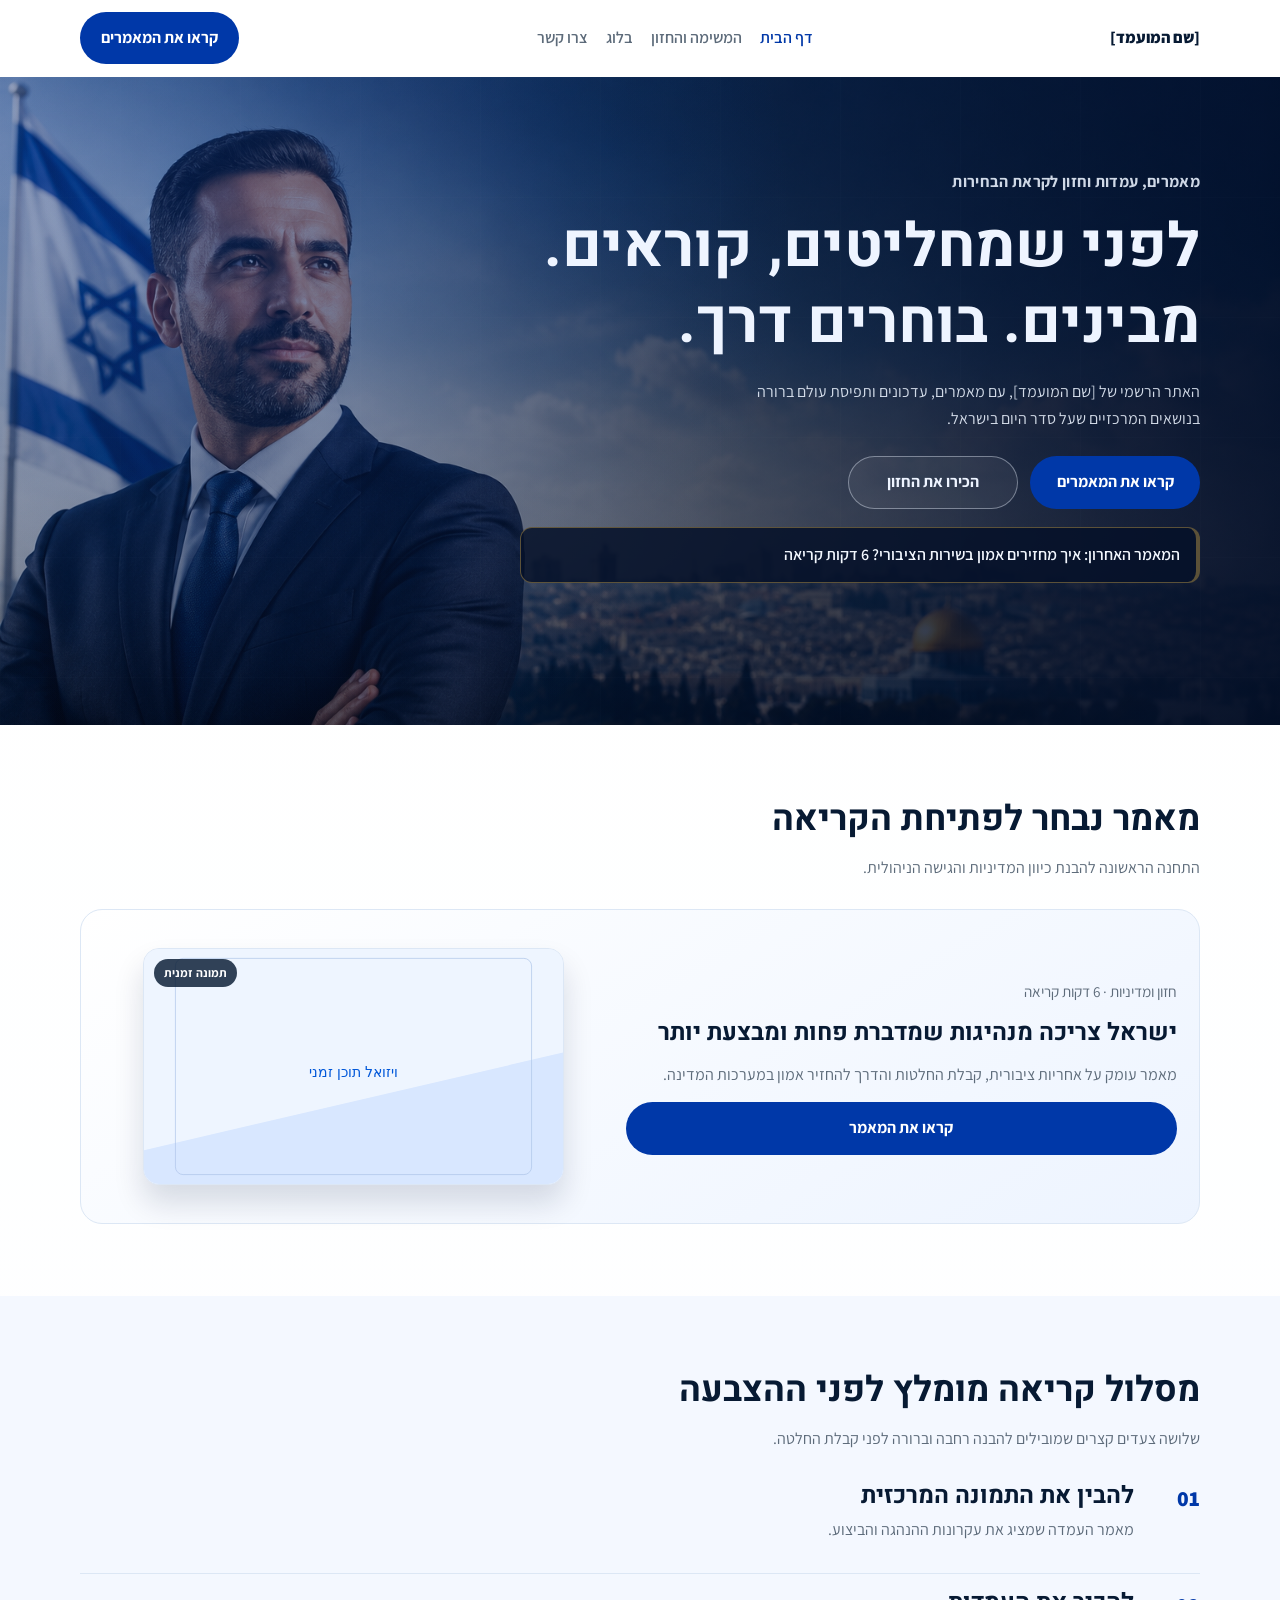
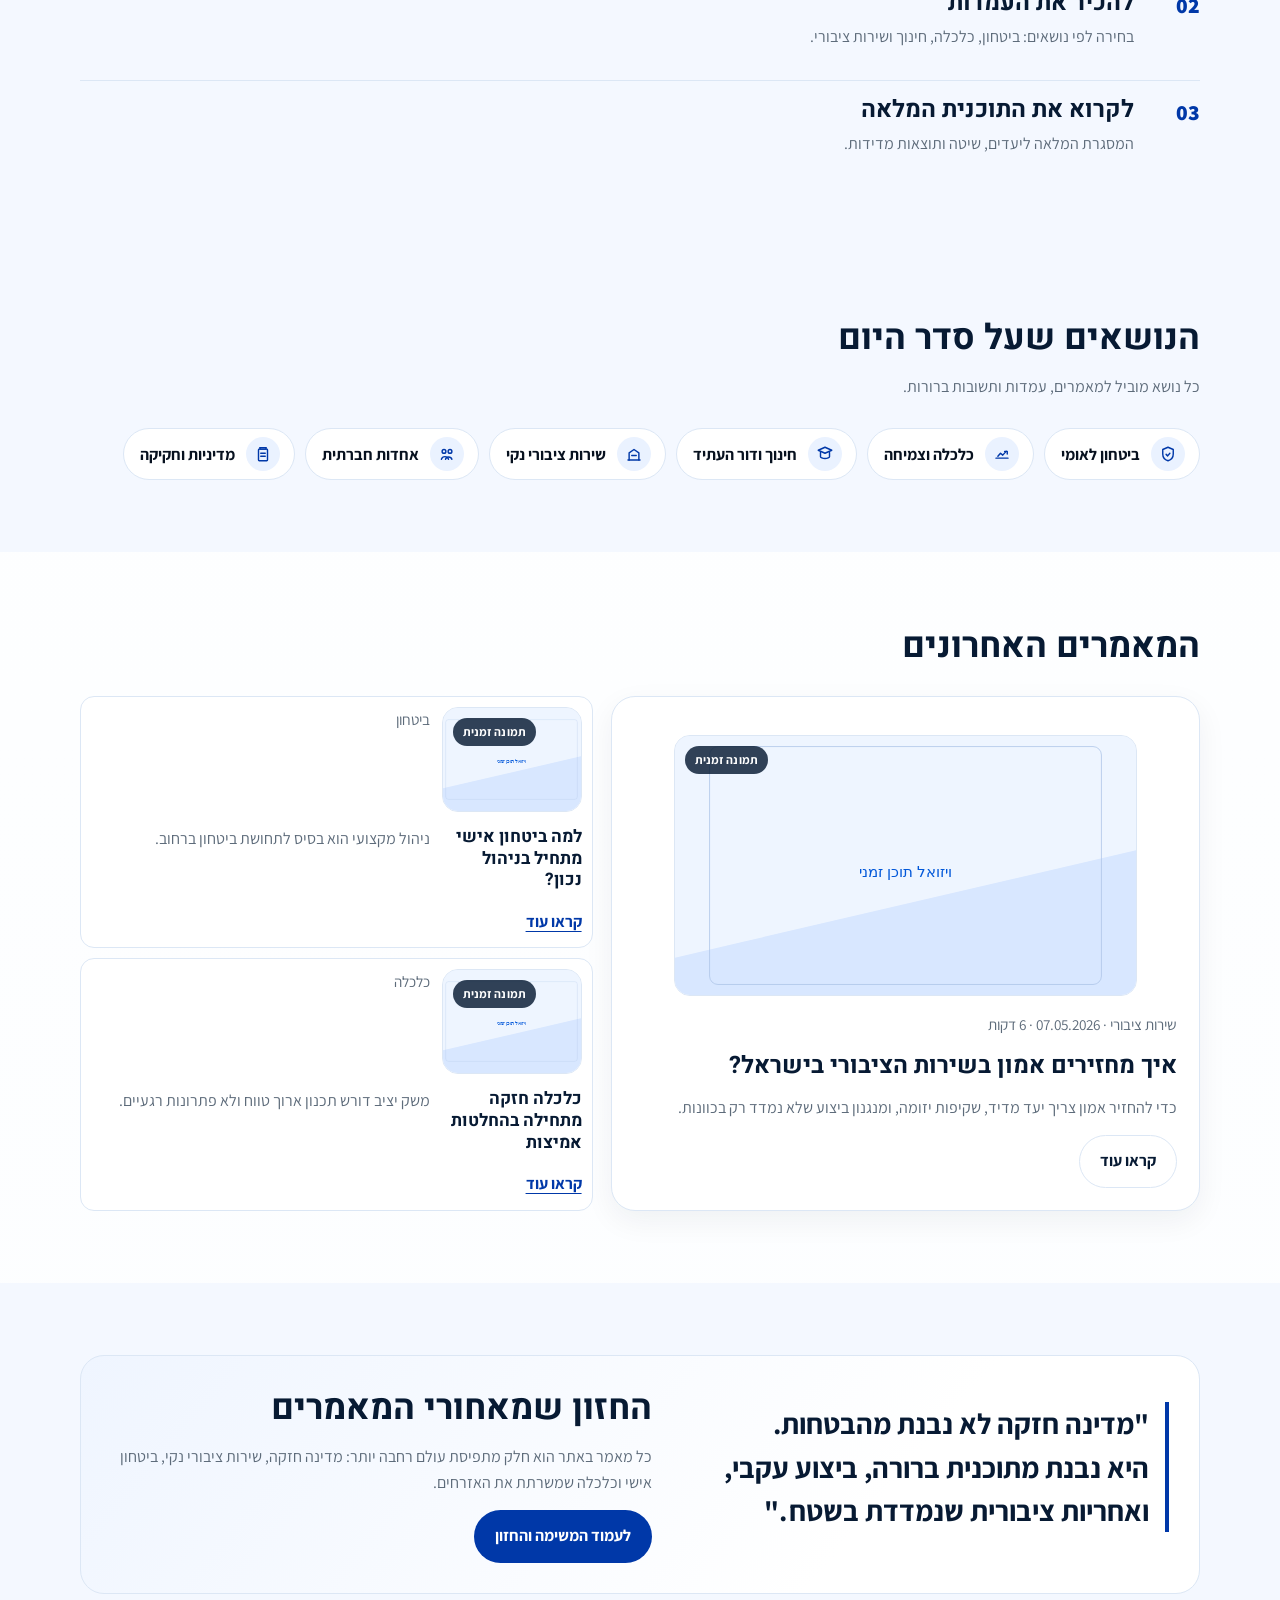
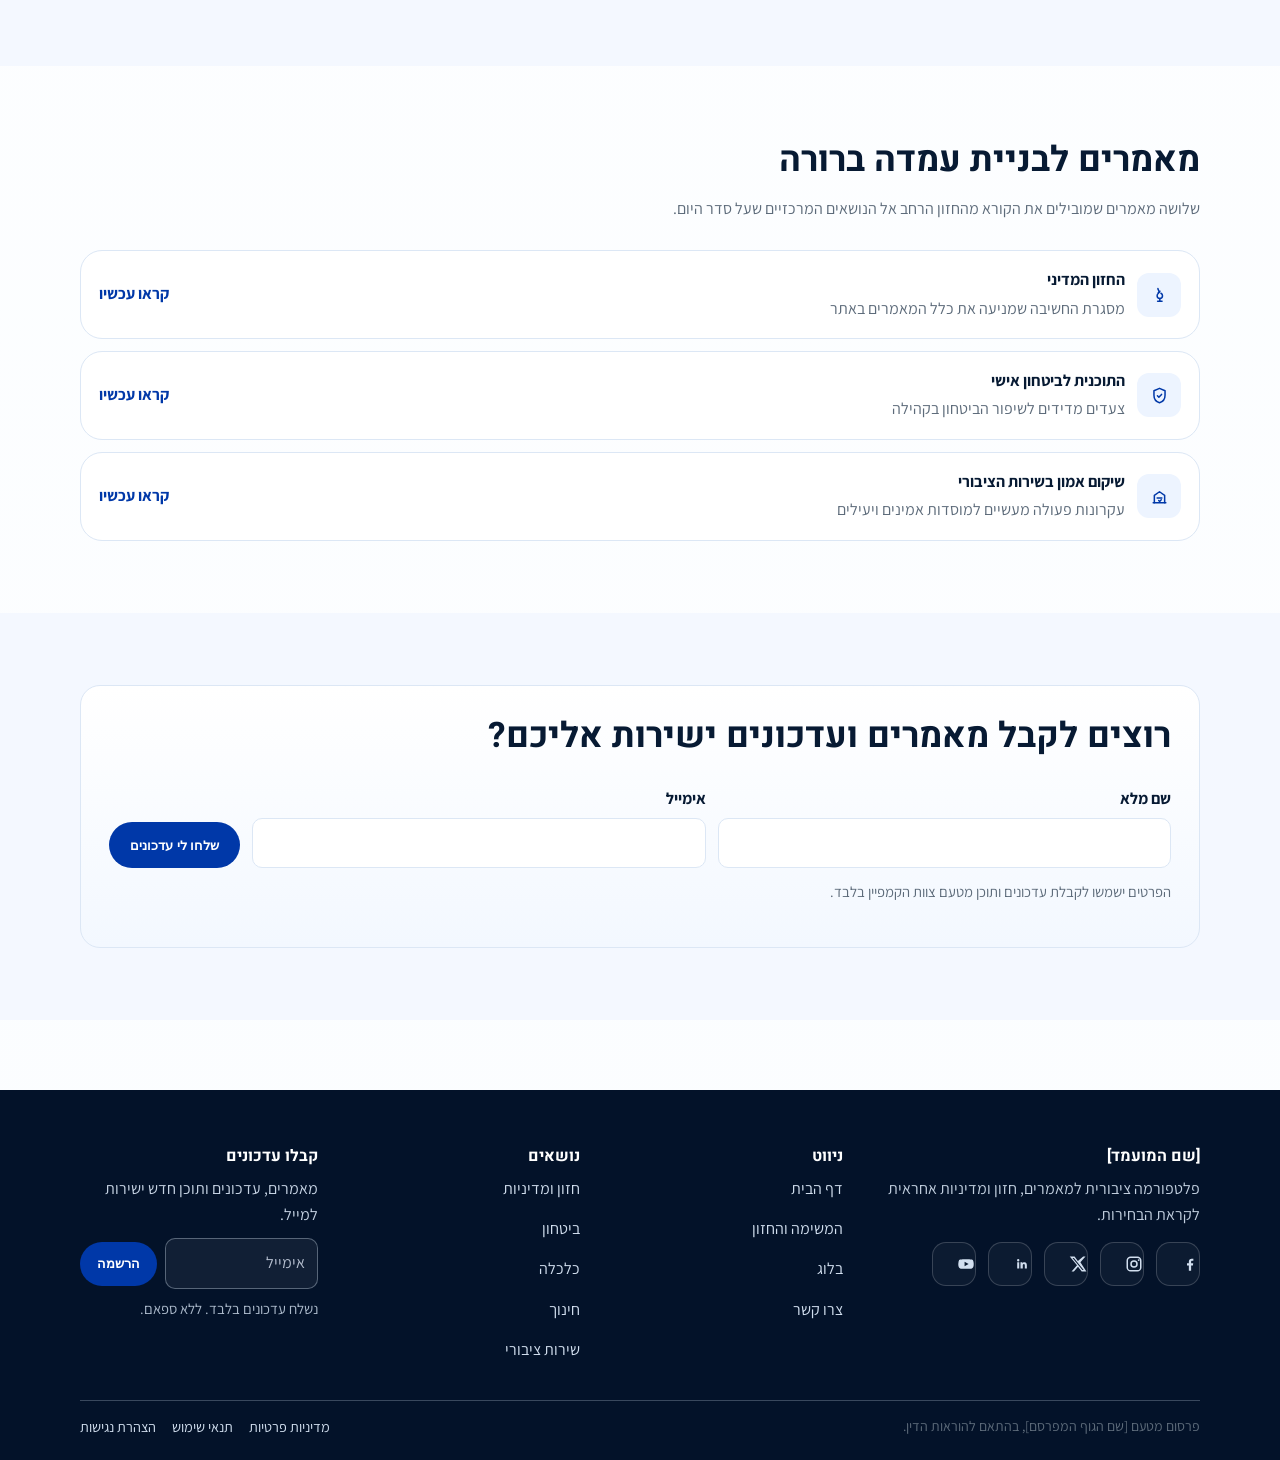
==== index.html @ ec417089 "Initial candidate website build" ====
<!doctype html>
<html lang="he" dir="rtl">
  <head>
    <meta charset="UTF-8" />
    <meta name="viewport" content="width=device-width, initial-scale=1.0" />
    <title>האתר הרשמי של [שם המועמד] | מאמרים, עמדות וחזון</title>
    <meta
      name="description"
      content="האתר הרשמי של [שם המועמד] עם מאמרים, עמדות ותפיסת עולם ברורה בנושאים המרכזיים שעל סדר היום בישראל."
    />
    <link rel="canonical" href="https://candidate.co.il/" />
    <meta property="og:title" content="[שם המועמד] | מאמרים, עמדות וחזון" />
    <meta
      property="og:description"
      content="פלטפורמה ציבורית לקריאה מעמיקה: מאמרים, עדכונים וחזון לקראת הבחירות."
    />
    <meta
      property="og:image"
      content="https://candidate.co.il/assets/images/og-home.jpg"
    />
    <meta property="og:type" content="website" />
    <meta property="og:url" content="https://candidate.co.il/" />
    <meta name="twitter:card" content="summary_large_image" />
    <link rel="preconnect" href="https://fonts.googleapis.com" />
    <link rel="preconnect" href="https://fonts.gstatic.com" crossorigin />
    <link
      href="https://fonts.googleapis.com/css2?family=Assistant:wght@400;600;700;800&family=Heebo:wght@500;700;800&display=swap"
      rel="stylesheet"
    />
    <link rel="stylesheet" href="css/styles.css" />
    <script type="application/ld+json">
      {
        "@context": "https://schema.org",
        "@graph": [
          {
            "@type": "WebSite",
            "name": "[שם המועמד]",
            "url": "https://candidate.co.il/"
          },
          {
            "@type": "Person",
            "name": "[שם המועמד]",
            "url": "https://candidate.co.il/"
          },
          {
            "@type": "Organization",
            "name": "[שם הגוף המפרסם]",
            "url": "https://candidate.co.il/"
          }
        ]
      }
    </script>
  </head>
  <body>
    <header class="site-header">
      <div class="container header-wrap">
        <a class="brand" href="index.html">[שם המועמד]</a>
        <button
          class="menu-toggle"
          aria-label="פתח תפריט"
          aria-expanded="false"
          aria-controls="site-nav"
        >
          <span class="menu-toggle-icon" aria-hidden="true">
            <span class="menu-line"></span>
            <span class="menu-line"></span>
            <span class="menu-line"></span>
          </span>
        </button>
        <nav class="nav" id="site-nav" aria-label="ניווט ראשי">
          <a class="active" href="index.html">דף הבית</a>
          <a href="mission-vision.html">המשימה והחזון</a>
          <a href="blog.html">בלוג</a>
          <a href="contact.html">צרו קשר</a>
        </nav>
        <a class="btn btn-primary desktop-only" href="blog.html"
          >קראו את המאמרים</a
        >
      </div>
    </header>

    <main>
      <section class="hero hero-home">
        <div class="container hero-grid">
          <div class="hero-copy">
            <p class="eyebrow">מאמרים, עמדות וחזון לקראת הבחירות</p>
            <h1>לפני שמחליטים, קוראים. מבינים. בוחרים דרך.</h1>
            <p>
              האתר הרשמי של [שם המועמד], עם מאמרים, עדכונים ותפיסת עולם ברורה
              בנושאים המרכזיים שעל סדר היום בישראל.
            </p>
            <div class="hero-actions">
              <a class="btn btn-primary" href="blog.html">קראו את המאמרים</a>
              <a class="btn btn-secondary" href="mission-vision.html"
                >הכירו את החזון</a
              >
            </div>
            <a class="latest-strip" href="articles/article-002.html"
              >המאמר האחרון: איך מחזירים אמון בשירות הציבורי? 6 דקות קריאה</a
            >
          </div>
        </div>
      </section>

      <section class="section" id="featured">
        <div class="container">
          <div class="section-head">
            <h2>מאמר נבחר לפתיחת הקריאה</h2>
            <p>התחנה הראשונה להבנת כיוון המדיניות והגישה הניהולית.</p>
          </div>
          <article class="featured-editorial">
            <div class="featured-editorial-copy">
              <p class="meta">חזון ומדיניות · 6 דקות קריאה</p>
              <h3>ישראל צריכה מנהיגות שמדברת פחות ומבצעת יותר</h3>
              <p>
                מאמר עומק על אחריות ציבורית, קבלת החלטות והדרך להחזיר אמון
                במערכות המדינה.
              </p>
              <a class="btn btn-primary" href="articles/article-001.html"
                >קראו את המאמר</a
              >
            </div>
            <figure
              class="media-frame media-lg temp-media featured-editorial-media"
            >
              <img
                src="assets/images/placeholder-editorial.svg"
                alt="תמונת שער זמנית למאמר נבחר"
                loading="lazy"
                width="1200"
                height="800"
              />
            </figure>
          </article>
        </div>
      </section>

      <section class="section section-soft" aria-labelledby="read-path-heading">
        <div class="container">
          <div class="section-head">
            <h2 id="read-path-heading">מסלול קריאה מומלץ לפני ההצבעה</h2>
            <p>שלושה צעדים קצרים שמובילים להבנה רחבה וברורה לפני קבלת החלטה.</p>
          </div>
          <div class="reading-path">
            <a class="path-step" href="articles/article-001.html"
              ><span class="path-num">01</span>
              <div>
                <h3>להבין את התמונה המרכזית</h3>
                <p>מאמר העמדה שמציג את עקרונות ההנהגה והביצוע.</p>
              </div></a
            >
            <a class="path-step" href="blog.html"
              ><span class="path-num">02</span>
              <div>
                <h3>להכיר את העמדות</h3>
                <p>בחירה לפי נושאים: ביטחון, כלכלה, חינוך ושירות ציבורי.</p>
              </div></a
            >
            <a class="path-step" href="mission-vision.html"
              ><span class="path-num">03</span>
              <div>
                <h3>לקרוא את התוכנית המלאה</h3>
                <p>המסגרת המלאה ליעדים, שיטה ותוצאות מדידות.</p>
              </div></a
            >
          </div>
        </div>
      </section>

      <section class="section section-soft">
        <div class="container">
          <div class="section-head">
            <h2>הנושאים שעל סדר היום</h2>
            <p>כל נושא מוביל למאמרים, עמדות ותשובות ברורות.</p>
          </div>
          <div class="topic-strip">
            <a
              class="topic-chip"
              href="blog.html#category-%D7%91%D7%99%D7%98%D7%97%D7%95%D7%9F"
              ><span class="topic-chip-icon" aria-hidden="true">
                <svg viewBox="0 0 24 24" focusable="false">
                  <path d="M12 3l7 3v6c0 4.4-2.9 7.8-7 9-4.1-1.2-7-4.6-7-9V6l7-3z" />
                  <path d="M9.5 12.5l2 2 3-3.5" />
                </svg>
              </span>
              <span>ביטחון לאומי</span></a
            >
            <a
              class="topic-chip"
              href="blog.html#category-%D7%9B%D7%9C%D7%9B%D7%9C%D7%94"
              ><span class="topic-chip-icon" aria-hidden="true">
                <svg viewBox="0 0 24 24" focusable="false">
                  <path d="M4 17.5h16" />
                  <path d="M6.5 15l3.5-4 3 2.5 4.5-5" />
                  <path d="M15.5 8.5H19V12" />
                </svg>
              </span>
              <span>כלכלה וצמיחה</span></a
            >
            <a
              class="topic-chip"
              href="blog.html#category-%D7%97%D7%99%D7%A0%D7%95%D7%9A"
              ><span class="topic-chip-icon" aria-hidden="true">
                <svg viewBox="0 0 24 24" focusable="false">
                  <path d="M3 7l9-4 9 4-9 4-9-4z" />
                  <path d="M6 10v5.5c0 .8 2.7 2.5 6 2.5s6-1.7 6-2.5V10" />
                </svg>
              </span>
              <span>חינוך ודור העתיד</span></a
            >
            <a
              class="topic-chip"
              href="blog.html#category-%D7%A9%D7%99%D7%A8%D7%95%D7%AA%20%D7%A6%D7%99%D7%91%D7%95%D7%A8%D7%99"
              ><span class="topic-chip-icon" aria-hidden="true">
                <svg viewBox="0 0 24 24" focusable="false">
                  <path d="M4 20h16" />
                  <path d="M5.5 20V10.5L12 6l6.5 4.5V20" />
                  <path d="M9 14h6" />
                </svg>
              </span>
              <span>שירות ציבורי נקי</span></a
            >
            <a
              class="topic-chip"
              href="blog.html#category-%D7%97%D7%96%D7%95%D7%9F%20%D7%95%D7%9E%D7%93%D7%99%D7%A0%D7%99%D7%95%D7%AA"
              ><span class="topic-chip-icon" aria-hidden="true">
                <svg viewBox="0 0 24 24" focusable="false">
                  <path d="M8 11a2.5 2.5 0 100-5 2.5 2.5 0 000 5z" />
                  <path d="M16 11a2.5 2.5 0 100-5 2.5 2.5 0 000 5z" />
                  <path d="M4.5 19c.7-2.2 2.4-3.5 4.8-3.5S13.4 16.8 14 19" />
                  <path d="M10 19c.6-1.9 2.2-3 4.2-3 2.1 0 3.7 1.1 4.3 3" />
                </svg>
              </span>
              <span>אחדות חברתית</span></a
            >
            <a
              class="topic-chip"
              href="blog.html#category-%D7%97%D7%96%D7%95%D7%9F%20%D7%95%D7%9E%D7%93%D7%99%D7%A0%D7%99%D7%95%D7%AA"
              ><span class="topic-chip-icon" aria-hidden="true">
                <svg viewBox="0 0 24 24" focusable="false">
                  <path d="M8 3.5h8" />
                  <path d="M8 3.5v2h8v-2" />
                  <path d="M7 5.5h10a1 1 0 011 1V20a1 1 0 01-1 1H7a1 1 0 01-1-1V6.5a1 1 0 011-1z" />
                  <path d="M9 11h6" />
                  <path d="M9 15h6" />
                </svg>
              </span>
              <span>מדיניות וחקיקה</span></a
            >
          </div>
        </div>
      </section>

      <section class="section">
        <div class="container">
          <div class="section-head"><h2>המאמרים האחרונים</h2></div>
          <div class="editorial-grid editorial-grid-home">
            <article class="article-spotlight">
              <figure class="media-frame media-lg temp-media">
                <img
                  src="assets/images/placeholder-editorial.svg"
                  alt="תמונת מאמר שירות ציבורי"
                  loading="lazy"
                  width="1200"
                  height="800"
                />
              </figure>
              <p class="meta">שירות ציבורי · 07.05.2026 · 6 דקות</p>
              <h3>איך מחזירים אמון בשירות הציבורי בישראל?</h3>
              <p>
                כדי להחזיר אמון צריך יעד מדיד, שקיפות יזומה, ומנגנון ביצוע שלא
                נמדד רק בכוונות.
              </p>
              <a class="btn btn-secondary" href="articles/article-002.html"
                >קראו עוד</a
              >
            </article>
            <div class="mini-articles">
              <article class="article-slim">
                <figure class="media-frame media-md temp-media">
                  <img
                    src="assets/images/placeholder-editorial.svg"
                    alt="תמונת מאמר ביטחון אישי"
                    loading="lazy"
                    width="1200"
                    height="800"
                  />
                </figure>
                <p class="meta">ביטחון</p>
                <h3>למה ביטחון אישי מתחיל בניהול נכון?</h3>
                <p>ניהול מקצועי הוא בסיס לתחושת ביטחון ברחוב.</p>
                <a class="text-link" href="articles/article-003.html"
                  >קראו עוד</a
                >
              </article>
              <article class="article-slim">
                <figure class="media-frame media-md temp-media">
                  <img
                    src="assets/images/placeholder-editorial.svg"
                    alt="תמונת מאמר כלכלה"
                    loading="lazy"
                    width="1200"
                    height="800"
                  />
                </figure>
                <p class="meta">כלכלה</p>
                <h3>כלכלה חזקה מתחילה בהחלטות אמיצות</h3>
                <p>משק יציב דורש תכנון ארוך טווח ולא פתרונות רגעיים.</p>
                <a
                  class="text-link"
                  href="blog.html#category-%D7%9B%D7%9C%D7%9B%D7%9C%D7%94"
                  >קראו עוד</a
                >
              </article>
            </div>
          </div>
        </div>
      </section>

      <section class="section section-soft">
        <div class="container manifesto-split">
          <p class="manifesto-quote">
            "מדינה חזקה לא נבנת מהבטחות.
            <br />היא נבנת מתוכנית ברורה, ביצוע עקבי, ואחריות ציבורית שנמדדת
            בשטח ."
          </p>
          <div>
            <h2>החזון שמאחורי המאמרים</h2>
            <p>
              כל מאמר באתר הוא חלק מתפיסת עולם רחבה יותר: מדינה חזקה, שירות
              ציבורי נקי, ביטחון אישי וכלכלה שמשרתת את האזרחים.
            </p>
            <a class="btn btn-primary" href="mission-vision.html"
              >לעמוד המשימה והחזון</a
            >
          </div>
        </div>
      </section>

      <section class="section">
        <div class="container">
          <div class="section-head">
            <h2>מאמרים לבניית עמדה ברורה</h2>
            <p>
              שלושה מאמרים שמובילים את הקורא מהחזון הרחב אל הנושאים המרכזיים שעל
              סדר היום.
            </p>
          </div>
          <ol class="guided-list">
            <li>
              <a href="articles/article-001.html">
                <span class="guided-icon" aria-hidden="true">
                  <svg viewBox="0 0 24 24" focusable="false">
                    <path d="M10 4.5c0 1.8 1.4 2.4 1.4 4.1 0 .9-.5 1.6-1.1 2.2-.8.7-1.3 1.7-1.3 2.8 0 1.9 1.5 3.4 3.4 3.4s3.4-1.5 3.4-3.4c0-1.4-.8-2.5-2-3.2" />
                    <path d="M12.4 17v3.5" />
                    <path d="M9.6 20.5h5.6" />
                    <path d="M10.4 9.9c.8-.3 1.7-.9 2.1-2" />
                  </svg>
                </span>
                <span class="guided-content">
                  <strong>החזון המדיני</strong>
                  <span class="guided-text"
                    >מסגרת החשיבה שמניעה את כלל המאמרים באתר</span
                  >
                </span>
                <span class="guided-cta">קראו עכשיו</span>
              </a>
            </li>
            <li>
              <a href="articles/article-003.html">
                <span class="guided-icon" aria-hidden="true">
                  <svg viewBox="0 0 24 24" focusable="false">
                    <path d="M12 3l7 3v5.8c0 4.6-3 8.3-7 9.4-4-1.1-7-4.8-7-9.4V6l7-3z" />
                    <path d="M9.4 12.4l1.8 1.8 3.4-3.6" />
                  </svg>
                </span>
                <span class="guided-content">
                  <strong>התוכנית לביטחון אישי</strong>
                  <span class="guided-text"
                    >צעדים מדידים לשיפור הביטחון בקהילה</span
                  >
                </span>
                <span class="guided-cta">קראו עכשיו</span>
              </a>
            </li>
            <li>
              <a href="articles/article-002.html">
                <span class="guided-icon" aria-hidden="true">
                  <svg viewBox="0 0 24 24" focusable="false">
                    <path d="M4 20h16" />
                    <path d="M5.5 20V10.5L12 6l6.5 4.5V20" />
                    <path d="M9 14h6" />
                    <path d="M11 17l1.2 1.2 2-2" />
                  </svg>
                </span>
                <span class="guided-content">
                  <strong>שיקום אמון בשירות הציבורי</strong>
                  <span class="guided-text"
                    >עקרונות פעולה מעשיים למוסדות אמינים ויעילים</span
                  >
                </span>
                <span class="guided-cta">קראו עכשיו</span>
              </a>
            </li>
          </ol>
        </div>
      </section>

      <section class="section section-soft">
        <div class="container cta-band newsletter-band">
          <h2>רוצים לקבל מאמרים ועדכונים ישירות אליכם?</h2>
          <form>
            <div class="form-grid">
              <div>
                <label for="home-name">שם מלא</label
                ><input id="home-name" required />
              </div>
              <div>
                <label for="home-email">אימייל</label
                ><input id="home-email" type="email" required />
              </div>
            </div>
            <button class="btn btn-primary" type="submit">
              שלחו לי עדכונים
            </button>
            <p class="microcopy">
              הפרטים ישמשו לקבלת עדכונים ותוכן מטעם צוות הקמפיין בלבד.
            </p>
          </form>
        </div>
      </section>
    </main>

    <footer class="site-footer">
      <div class="container">
        <div class="footer-grid">
          <div class="footer-brand footer-column">
            <h3 class="footer-title">[שם המועמד]</h3>
            <p class="footer-description">פלטפורמה ציבורית למאמרים, חזון ומדיניות אחראית לקראת הבחירות.</p>
            <div class="footer-socials" aria-label="רשתות חברתיות">
              <a class="footer-social-link" href="#" aria-label="Facebook"><svg class="footer-social-icon" aria-hidden="true" viewBox="0 0 24 24" width="18" height="18"><path fill="currentColor" d="M13.5 21v-7.1h2.4l.36-2.9H13.5V9.16c0-.84.23-1.41 1.44-1.41h1.54V5.16c-.75-.08-1.5-.12-2.25-.12-2.23 0-3.76 1.36-3.76 3.87V11H8v2.9h2.47V21z"></path></svg></a>
              <a class="footer-social-link" href="#" aria-label="Instagram"><svg class="footer-social-icon" aria-hidden="true" viewBox="0 0 24 24" width="18" height="18"><path fill="currentColor" d="M7.5 2h9A5.5 5.5 0 0 1 22 7.5v9a5.5 5.5 0 0 1-5.5 5.5h-9A5.5 5.5 0 0 1 2 16.5v-9A5.5 5.5 0 0 1 7.5 2m0 2A3.5 3.5 0 0 0 4 7.5v9A3.5 3.5 0 0 0 7.5 20h9a3.5 3.5 0 0 0 3.5-3.5v-9A3.5 3.5 0 0 0 16.5 4zm10.75 1.5a1.25 1.25 0 1 1-1.25 1.25 1.25 1.25 0 0 1 1.25-1.25M12 7a5 5 0 1 1-5 5 5 5 0 0 1 5-5m0 2a3 3 0 1 0 3 3 3 3 0 0 0-3-3"></path></svg></a>
              <a class="footer-social-link" href="#" aria-label="X"><svg class="footer-social-icon" aria-hidden="true" viewBox="0 0 24 24" width="18" height="18"><path fill="currentColor" d="M18.9 2H22l-6.8 7.77L23.2 22h-6.26l-4.9-6.36L6.5 22H3.4l7.27-8.3L1 2h6.42l4.43 5.86zm-1.1 18h1.73L6.47 3.9H4.6z"></path></svg></a>
              <a class="footer-social-link" href="#" aria-label="LinkedIn"><svg class="footer-social-icon" aria-hidden="true" viewBox="0 0 24 24" width="18" height="18"><path fill="currentColor" d="M6.94 8.5a1.56 1.56 0 1 0 0-3.12 1.56 1.56 0 0 0 0 3.12M5.6 9.8h2.7V18H5.6zM10 9.8h2.58v1.12h.04c.36-.68 1.25-1.4 2.58-1.4 2.76 0 3.27 1.82 3.27 4.18V18h-2.7v-3.81c0-.91-.02-2.08-1.27-2.08s-1.46.99-1.46 2.01V18H10z"></path></svg></a>
              <a class="footer-social-link" href="#" aria-label="YouTube"><svg class="footer-social-icon" aria-hidden="true" viewBox="0 0 24 24" width="18" height="18"><path fill="currentColor" d="M21.8 8.2a2.9 2.9 0 0 0-2.04-2.05C17.95 5.6 12 5.6 12 5.6s-5.95 0-7.76.55A2.9 2.9 0 0 0 2.2 8.2 30.4 30.4 0 0 0 1.7 12c0 1.3.16 2.56.5 3.8a2.9 2.9 0 0 0 2.04 2.05c1.81.55 7.76.55 7.76.55s5.95 0 7.76-.55a2.9 2.9 0 0 0 2.04-2.05c.34-1.24.5-2.5.5-3.8s-.16-2.56-.5-3.8M10.1 15.1V8.9L15.5 12z"></path></svg></a>
            </div>
          </div>
          <div class="footer-column">
            <h3 class="footer-title">ניווט</h3>
            <div class="footer-links">
              <a href="index.html">דף הבית</a>
              <a href="mission-vision.html">המשימה והחזון</a>
              <a href="blog.html">בלוג</a>
              <a href="contact.html">צרו קשר</a>
            </div>
          </div>
          <div class="footer-column">
            <h3 class="footer-title">נושאים</h3>
            <div class="footer-links">
              <a href="blog.html#categories">חזון ומדיניות</a>
              <a href="blog.html#categories">ביטחון</a>
              <a href="blog.html#categories">כלכלה</a>
              <a href="blog.html#categories">חינוך</a>
              <a href="blog.html#categories">שירות ציבורי</a>
            </div>
          </div>
          <div class="footer-column footer-newsletter">
            <h3 class="footer-title">קבלו עדכונים</h3>
            <p>מאמרים, עדכונים ותוכן חדש ישירות למייל.</p>
            <form class="footer-newsletter-form" action="#">
              <label class="sr-only" for="footer-email-index">אימייל</label>
              <input id="footer-email-index" type="email" placeholder="אימייל" required />
              <button class="btn btn-primary" type="submit">הרשמה</button>
            </form>
            <p class="microcopy">נשלח עדכונים בלבד. ללא ספאם.</p>
          </div>
        </div>
        <div class="footer-bottom">
          <p class="legal">פרסום מטעם [שם הגוף המפרסם], בהתאם להוראות הדין.</p>
          <div class="footer-legal-links">
            <a href="privacy-policy.html">מדיניות פרטיות</a>
            <a href="terms.html">תנאי שימוש</a>
            <a href="accessibility.html">הצהרת נגישות</a>
          </div>
        </div>
      </div>
    </footer>

    <script src="js/main.js"></script>
  </body>
</html>
---- css/styles.css ----
:root {
  --bg: #ffffff;
  --bg-soft: #f4f8ff;
  --bg-ice: #eaf2ff;
  --blue-deep: #0038a8;
  --blue-royal: #0057d9;
  --blue-ink: #071a33;
  --text: #07111f;
  --muted: #5d6b7a;
  --border: #dce7f5;
  --gold: #c8a24a;
  --radius: 16px;
  --radius-lg: 24px;
  --shadow-soft: 0 10px 30px rgba(7, 26, 51, 0.06);
}

* {
  box-sizing: border-box;
}
*::before,
*::after {
  box-sizing: border-box;
}
html {
  scroll-behavior: smooth;
}
body {
  margin: 0;
  font-family: "Assistant", "Heebo", sans-serif;
  color: var(--text);
  background: linear-gradient(180deg, #fff 0%, #fbfdff 100%);
  line-height: 1.65;
}

a {
  color: inherit;
  text-decoration: none;
}
img {
  max-width: 100%;
  display: block;
}

main {
  overflow: clip;
}

.container {
  width: min(1120px, 92%);
  margin: 0 auto;
}
.section {
  padding: 72px 0;
}
.section-soft {
  background: var(--bg-soft);
}
.section-head {
  max-width: 760px;
  margin-bottom: 28px;
}
.eyebrow {
  color: var(--blue-deep);
  font-weight: 700;
  letter-spacing: 0.02em;
}
h1,
h2,
h3 {
  font-family: "Heebo", "Assistant", sans-serif;
  line-height: 1.25;
  margin: 0 0 14px;
  color: var(--blue-ink);
}
h1 {
  font-size: clamp(2rem, 4.8vw, 3.2rem);
}
h2 {
  font-size: clamp(1.6rem, 3.2vw, 2.2rem);
}
h3 {
  font-size: clamp(1.2rem, 2.4vw, 1.5rem);
}
p {
  margin: 0 0 14px;
  color: var(--muted);
}

.text-link {
  color: var(--blue-deep);
  font-weight: 700;
  text-decoration: underline;
  text-underline-offset: 4px;
}

.btn {
  display: inline-flex;
  align-items: center;
  justify-content: center;
  padding: 12px 20px;
  border-radius: 999px;
  border: 1px solid transparent;
  font-weight: 700;
  transition: 0.25s ease;
  min-height: 46px;
}

.btn:hover {
  transform: translateY(-1px);
  box-shadow: 0 10px 22px rgba(7, 26, 51, 0.14);
}

.btn:active {
  transform: translateY(0);
  box-shadow: 0 6px 14px rgba(7, 26, 51, 0.12);
}

.btn-primary {
  background: var(--blue-deep);
  color: #fff;
}
.btn-primary:hover {
  background: var(--blue-royal);
}
.btn-secondary {
  border-color: var(--border);
  background: #fff;
  color: var(--blue-ink);
}

.btn-secondary:hover {
  border-color: var(--blue-deep);
  color: var(--blue-deep);
  background: #f4f8ff;
}

.site-header {
  position: sticky;
  top: 0;
  z-index: 40;
  background: rgba(255, 255, 255, 0.95);
  backdrop-filter: blur(8px);
  border-bottom: 1px solid transparent;
}
.site-header.scrolled {
  border-color: var(--border);
}
.header-wrap {
  min-height: 76px;
  display: flex;
  align-items: center;
  justify-content: space-between;
  gap: 18px;
}
.brand {
  font-weight: 800;
  color: var(--blue-ink);
  white-space: nowrap;
}
.nav {
  display: flex;
  align-items: center;
  gap: 18px;
}
.nav a {
  color: var(--muted);
  font-weight: 600;
}
.nav a.active,
.nav a:hover {
  color: var(--blue-deep);
}
.menu-toggle {
  display: none;
  position: relative;
  align-items: center;
  justify-content: center;
  border: 1px solid var(--border);
  background: #f9fbff;
  border-radius: 15px;
  width: 46px;
  height: 46px;
  min-width: 46px;
  padding: 0;
  color: var(--blue-ink);
}

.menu-toggle-icon {
  position: relative;
  width: 20px;
  height: 14px;
  display: block;
}

.menu-line {
  position: absolute;
  left: 0;
  top: 50%;
  display: block;
  width: 20px;
  height: 2px;
  border-radius: 999px;
  background: currentColor;
  transform-origin: center;
  transition:
    transform 0.24s ease,
    opacity 0.2s ease;
}

.menu-line:nth-child(1) {
  transform: translateY(-6px);
}

.menu-line:nth-child(2) {
  transform: translateY(0);
}

.menu-line:nth-child(3) {
  transform: translateY(6px);
}

.menu-toggle.is-open .menu-line:nth-child(1) {
  transform: translateY(0) rotate(45deg);
}

.menu-toggle.is-open .menu-line:nth-child(2) {
  opacity: 0;
}

.menu-toggle.is-open .menu-line:nth-child(3) {
  transform: translateY(0) rotate(-45deg);
}

.hero {
  padding: 54px 0 40px;
  background: linear-gradient(165deg, #fff 0%, #f1f7ff 55%, #e9f1ff 100%);
}

.contact-hero {
  padding: 44px 0 30px;
  background: linear-gradient(180deg, #f4f9ff 0%, #ffffff 100%);
  border-bottom: 1px solid rgba(0, 56, 168, 0.08);
}

.contact-hero .container {
  max-width: 940px;
}

.contact-hero h1 {
  margin-bottom: 14px;
}

.contact-hero p {
  max-width: 62ch;
}

.contact-layout {
  display: grid;
  grid-template-columns: minmax(0, 1.25fr) minmax(0, 0.95fr);
  gap: 24px;
  align-items: start;
}

.contact-panel {
  border: 1px solid var(--border);
  border-radius: 18px;
  background: #fff;
  padding: 24px;
}

.contact-info {
  display: grid;
  gap: 14px;
}

.contact-info p {
  margin-bottom: 10px;
}

.contact-form .meta {
  margin-bottom: 16px;
}

.contact-form textarea {
  min-height: 128px;
}

.social-links-row {
  display: flex;
  flex-wrap: wrap;
  gap: 10px;
}

.social-link {
  width: 44px;
  height: 44px;
  border-radius: 12px;
  border: 1px solid rgba(0, 56, 168, 0.24);
  background: #fff;
  color: var(--blue-deep);
  display: inline-flex;
  align-items: center;
  justify-content: center;
  transition:
    transform 0.2s ease,
    background-color 0.2s ease,
    border-color 0.2s ease,
    color 0.2s ease,
    box-shadow 0.2s ease;
}

.social-link svg {
  width: 18px;
  height: 18px;
  fill: currentColor;
}

.social-link:hover,
.social-link:focus-visible {
  background: var(--blue-deep);
  border-color: var(--blue-deep);
  color: #fff;
  transform: translateY(-2px);
  box-shadow: 0 8px 16px rgba(0, 56, 168, 0.18);
}

.movement-card p {
  margin-bottom: 16px;
}

.privacy-note {
  margin-top: 10px;
}

.hero-home {
  position: relative;
  min-height: clamp(520px, 72vh, 700px);
  padding: 92px 0 72px;
  background-color: #050f22;
  background-image:
    radial-gradient(
      circle at 16% 24%,
      rgba(18, 91, 224, 0.18),
      transparent 50%
    ),
    linear-gradient(
      270deg,
      rgba(3, 13, 35, 0.72) 0%,
      rgba(3, 13, 35, 0.48) 44%,
      rgba(3, 13, 35, 0.24) 100%
    ),
    linear-gradient(
      180deg,
      rgba(0, 56, 168, 0.14) 0%,
      rgba(3, 13, 35, 0.28) 100%
    ),
    url("../assets/images/hero-bg.jpg");
  background-size: cover;
  background-position: 18% top left;
  overflow: hidden;
}

@media (max-width: 1439px) {
  .hero-home {
    background-position: 20% top left;
  }
}

@media (max-width: 1023px) {
  .hero-home {
    background-position: 26% center;
  }
}

.hero-home::before {
  content: "";
  position: absolute;
  inset: 0;
  background-image:
    linear-gradient(90deg, rgba(255, 255, 255, 0.08) 1px, transparent 1px),
    linear-gradient(rgba(255, 255, 255, 0.08) 1px, transparent 1px);
  background-size: 120px 120px;
  opacity: 0.12;
  pointer-events: none;
}

.hero-home .container,
.hero-home .hero-copy {
  position: relative;
  z-index: 1;
}

.hero-home .hero-grid {
  grid-template-columns: 1fr;
  min-height: 100%;
}

.hero-home .hero-copy {
  max-width: 680px;
}

.hero-home .eyebrow,
.hero-home h1,
.hero-home p {
  color: #eef4ff;
}

.hero-home h1 {
  font-size: clamp(2.15rem, 5.2vw, 3.8rem);
  margin-bottom: 18px;
}

.hero-home .hero-copy > p {
  color: rgba(236, 244, 255, 0.88);
}

.hero-home .btn-secondary {
  border-color: rgba(234, 242, 255, 0.4);
  background: rgba(255, 255, 255, 0.06);
  color: #eef4ff;
}

.hero-home .btn-secondary:hover {
  background: rgba(255, 255, 255, 0.14);
}

.hero-home .latest-strip {
  background: rgba(5, 17, 41, 0.86);
  border-color: rgba(200, 162, 74, 0.44);
  color: #f3f8ff;
}
.hero-grid {
  display: grid;
  grid-template-columns: 1.1fr 0.9fr;
  gap: 26px;
  align-items: stretch;
}
.hero-copy p {
  max-width: 60ch;
}
.hero-actions {
  display: flex;
  gap: 12px;
  flex-wrap: wrap;
  margin: 24px 0 18px;
}
.hero-actions .btn {
  min-width: 170px;
}
.latest-strip {
  border: 1px solid var(--border);
  border-right: 4px solid var(--gold);
  border-radius: 12px;
  background: #fff;
  padding: 14px 16px;
  font-weight: 600;
  display: block;
}
.hero-visual {
  border-radius: var(--radius-lg);
  border: 1px solid var(--border);
  background: linear-gradient(145deg, #fff 15%, #e9f2ff 100%);
  min-height: 360px;
  position: relative;
  overflow: hidden;
}
.hero-visual::before,
.hero-visual::after {
  content: "";
  position: absolute;
  border: 1px solid rgba(0, 56, 168, 0.14);
  border-radius: 999px;
}
.hero-visual::before {
  width: 320px;
  height: 320px;
  top: -160px;
  left: -100px;
}
.hero-visual::after {
  width: 220px;
  height: 220px;
  bottom: -90px;
  right: -50px;
}
.visual-placeholder {
  position: absolute;
  inset: 22px;
  border-radius: 18px;
  border: 1px dashed rgba(0, 56, 168, 0.25);
  display: flex;
  align-items: center;
  justify-content: center;
  color: var(--blue-deep);
  font-weight: 700;
}

.media-frame {
  border: 1px solid var(--border);
  border-radius: var(--radius);
  overflow: hidden;
  background: #f1f6ff;
}

.media-frame img {
  width: 100%;
  height: 100%;
  object-fit: cover;
}

.media-lg {
  aspect-ratio: 16 / 9;
}
.media-md {
  aspect-ratio: 4 / 3;
}

.temp-media {
  position: relative;
}

.temp-media::after {
  content: "תמונה זמנית";
  position: absolute;
  top: 10px;
  left: 10px;
  background: rgba(7, 26, 51, 0.82);
  color: #fff;
  border-radius: 999px;
  padding: 4px 10px;
  font-size: 0.75rem;
  font-weight: 700;
  letter-spacing: 0.01em;
}

.featured-module {
  display: grid;
  grid-template-columns: 1.15fr 0.85fr;
  gap: 18px;
  align-items: stretch;
}

.featured-editorial {
  display: grid;
  grid-template-columns: 1.1fr 1fr;
  gap: 22px;
  align-items: stretch;
  border: 1px solid var(--border);
  border-radius: 22px;
  padding: 22px;
  background: linear-gradient(150deg, #ffffff 0%, #edf4ff 100%);
}

.featured-editorial-copy {
  display: flex;
  flex-direction: column;
  justify-content: center;
}

.featured-editorial-media {
  box-shadow: 0 18px 30px rgba(4, 22, 56, 0.14);
}

.reading-path {
  display: grid;
  gap: 14px;
}

.path-step {
  display: grid;
  grid-template-columns: auto 1fr;
  gap: 14px;
  align-items: start;
  border-bottom: 1px solid var(--border);
  padding: 0 0 16px;
}

.path-step:last-child {
  border-bottom: 0;
  padding-bottom: 0;
}

.path-num {
  min-width: 52px;
  font-size: 1.35rem;
  font-weight: 800;
  color: var(--blue-deep);
}

.path-step h3 {
  margin-bottom: 6px;
}

.article-card {
  display: flex;
  flex-direction: column;
  gap: 12px;
  transition:
    transform 0.24s ease,
    border-color 0.24s ease,
    box-shadow 0.24s ease;
}

.article-card:hover {
  transform: translateY(-3px);
  border-color: rgba(0, 56, 168, 0.34);
  box-shadow: 0 14px 28px rgba(7, 26, 51, 0.12);
}

.article-card .media-frame {
  margin: -22px -22px 0;
  border-radius: 16px 16px 0 0;
  border-left: 0;
  border-right: 0;
  border-top: 0;
}

.ranked-list {
  margin: 0;
  padding: 0;
  list-style: none;
  display: grid;
  gap: 8px;
}

.ranked-list a {
  display: flex;
  align-items: center;
  justify-content: space-between;
  gap: 10px;
  padding: 14px;
  border: 1px solid var(--border);
  border-radius: 12px;
  background: #fff;
  transition:
    border-color 0.2s ease,
    transform 0.2s ease,
    box-shadow 0.2s ease;
}

.ranked-list a:hover {
  transform: translateY(-2px);
  border-color: rgba(0, 56, 168, 0.3);
  box-shadow: 0 10px 20px rgba(7, 26, 51, 0.09);
}

.ranked-list strong {
  color: var(--blue-deep);
}

.card {
  border: 1px solid var(--border);
  background: #fff;
  border-radius: var(--radius);
  padding: 22px;
  box-shadow: var(--shadow-soft);
}
.card:hover {
  transform: translateY(-2px);
  transition: transform 0.25s ease;
}
.meta {
  color: var(--muted);
  font-size: 0.95rem;
}

.topic-grid {
  display: grid;
  grid-template-columns: repeat(3, 1fr);
  gap: 14px;
}
.topic-strip {
  display: flex;
  flex-wrap: wrap;
  gap: 10px;
}
.topic-chip {
  display: inline-flex;
  align-items: center;
  gap: 11px;
  border: 1px solid var(--border);
  border-radius: 999px;
  padding: 8px 14px 8px 16px;
  background: #fff;
  font-weight: 700;
  line-height: 1.2;
  transition:
    border-color 0.2s ease,
    color 0.2s ease,
    transform 0.2s ease,
    box-shadow 0.2s ease;
}

.topic-chip-icon {
  width: 34px;
  height: 34px;
  border-radius: 999px;
  background: #eaf2ff;
  color: var(--blue-deep);
  display: inline-flex;
  align-items: center;
  justify-content: center;
  flex-shrink: 0;
  transition:
    background-color 0.2s ease,
    color 0.2s ease;
}

.topic-chip svg {
  width: 18px;
  height: 18px;
  fill: none;
  stroke: currentColor;
  stroke-width: 1.9;
  stroke-linecap: round;
  stroke-linejoin: round;
}

.topic-chip:hover {
  border-color: var(--blue-deep);
  color: var(--blue-deep);
  transform: translateY(-1px);
  box-shadow: 0 8px 18px rgba(0, 56, 168, 0.1);
}

.topic-chip:hover .topic-chip-icon {
  background: var(--blue-deep);
  color: #fff;
}

.editorial-grid {
  display: grid;
  grid-template-columns: 1.2fr 1fr;
  gap: 18px;
}
.small-grid {
  display: grid;
  grid-template-columns: 1fr 1fr;
  gap: 14px;
}

.editorial-grid-home {
  grid-template-columns: 1.15fr 1fr;
}

.article-spotlight {
  border: 1px solid var(--border);
  border-radius: var(--radius-lg);
  background: #fff;
  padding: 22px;
  box-shadow: var(--shadow-soft);
}

.mini-articles {
  display: grid;
  gap: 10px;
}

.article-slim {
  display: grid;
  grid-template-columns: 140px 1fr;
  gap: 12px;
  border: 1px solid var(--border);
  border-radius: 14px;
  padding: 10px;
  background: #fff;
}

.article-slim .media-frame {
  margin: 0;
}

.article-slim h3 {
  font-size: 1.08rem;
  margin-bottom: 4px;
}

.manifesto-split {
  display: grid;
  grid-template-columns: 0.95fr 1.05fr;
  gap: 28px;
  align-items: center;
  border: 1px solid var(--border);
  border-radius: 24px;
  padding: 30px;
  background: linear-gradient(130deg, #eff5ff 0%, #ffffff 70%);
}

.manifesto-quote {
  font-size: clamp(1.25rem, 2.3vw, 1.8rem);
  line-height: 1.5;
  color: var(--blue-ink);
  font-weight: 700;
  border-right: 4px solid var(--blue-deep);
  padding-right: 16px;
}

.mission-hero {
  position: relative;
  padding: 86px 0 70px;
  background:
    radial-gradient(circle at 82% 20%, rgba(0, 87, 217, 0.12), transparent 52%),
    linear-gradient(180deg, #f7fbff 0%, #edf5ff 100%);
}

.mission-hero-grid {
  display: grid;
  grid-template-columns: 1.1fr 0.9fr;
  gap: 24px;
  align-items: stretch;
}

.mission-hero-copy p {
  max-width: 60ch;
}

.vision-panel {
  margin: 0;
  border: 1px solid rgba(0, 56, 168, 0.16);
  border-radius: 22px;
  padding: 30px;
  background:
    linear-gradient(
      140deg,
      rgba(255, 255, 255, 0.96),
      rgba(235, 244, 255, 0.9)
    ),
    radial-gradient(circle at 18% 14%, rgba(0, 87, 217, 0.08), transparent 50%);
  position: relative;
  overflow: hidden;
}

.vision-panel::before,
.vision-panel::after {
  content: "";
  position: absolute;
  border: 1px solid rgba(0, 56, 168, 0.14);
  border-radius: 999px;
}

.vision-panel::before {
  width: 190px;
  height: 190px;
  top: -95px;
  left: -70px;
}

.vision-panel::after {
  width: 140px;
  height: 140px;
  bottom: -65px;
  right: -45px;
}

.vision-panel p {
  margin: 0;
  font-size: clamp(1.28rem, 2.2vw, 1.72rem);
  line-height: 1.58;
  color: var(--blue-ink);
  font-weight: 700;
  position: relative;
}

.manifesto-block {
  border-right: 4px solid var(--gold);
  padding: 12px 22px 12px 0;
  max-width: 860px;
}

.manifesto-block h2 {
  margin-bottom: 10px;
}

.manifesto-block p {
  margin: 0;
  font-size: clamp(1.16rem, 2vw, 1.42rem);
  line-height: 1.65;
  color: var(--blue-ink);
}

.why-now {
  display: grid;
  grid-template-columns: 1fr 1fr;
  gap: 18px;
  align-items: start;
}

.need-points {
  display: grid;
  gap: 10px;
}

.need-points article {
  border: 1px solid rgba(0, 56, 168, 0.12);
  border-radius: 16px;
  background: #fff;
  padding: 14px 16px;
}

.need-points h3 {
  margin-bottom: 6px;
  font-size: 1.05rem;
}

.need-points p {
  margin: 0;
}

.why-now-actions {
  margin-top: 16px;
}

.values-grid {
  display: grid;
  grid-template-columns: repeat(5, minmax(0, 1fr));
  gap: 12px;
}

.value-card {
  border: 1px solid var(--border);
  border-radius: 18px;
  padding: 14px;
  background: #fff;
}

.value-icon {
  width: 34px;
  height: 34px;
  border-radius: 10px;
  background: #eaf2ff;
  color: var(--blue-deep);
  display: inline-flex;
  align-items: center;
  justify-content: center;
  margin-bottom: 10px;
}

.value-icon svg {
  width: 18px;
  height: 18px;
  fill: none;
  stroke: currentColor;
  stroke-width: 1.9;
  stroke-linecap: round;
  stroke-linejoin: round;
}

.value-card h3 {
  font-size: 1.04rem;
  margin-bottom: 6px;
}

.value-card p {
  margin: 0;
  font-size: 0.95rem;
}

.pillars-grid {
  display: grid;
  grid-template-columns: 1.15fr 1fr 1fr;
  gap: 12px;
}

.pillar-card {
  border: 1px solid var(--border);
  border-radius: 20px;
  background: #fff;
  padding: 18px;
  transition:
    transform 0.24s ease,
    border-color 0.24s ease,
    box-shadow 0.24s ease;
}

.pillar-main {
  grid-row: span 2;
  padding: 24px;
}

.pillar-image {
  margin: 10px 0 14px;
  border: 1px solid var(--border);
  border-radius: 14px;
  overflow: hidden;
  aspect-ratio: 16 / 9;
  background: #eef4ff;
}

.pillar-image img {
  width: 100%;
  height: 100%;
  object-fit: cover;
}

.pillar-card:hover,
.pillar-card:focus-within {
  transform: translateY(-3px);
  border-color: rgba(0, 56, 168, 0.35);
  box-shadow: 0 12px 26px rgba(7, 26, 51, 0.09);
}

.pillar-label {
  margin: 0 0 8px;
  font-weight: 800;
  color: var(--blue-royal);
  letter-spacing: 0.04em;
}

.pillar-card h3 {
  margin-bottom: 8px;
}

.pillar-card p {
  margin-bottom: 10px;
}

.btn-compact {
  min-height: 40px;
  padding: 10px 14px;
  border-radius: 999px;
  font-size: 0.95rem;
}

.principles-stack {
  list-style: none;
  margin: 0 0 18px;
  padding: 0;
  border-right: 2px solid rgba(0, 56, 168, 0.16);
}

.principles-stack li {
  position: relative;
  padding: 0 20px 18px 0;
}

.principles-stack li::before {
  content: "";
  position: absolute;
  right: -7px;
  top: 8px;
  width: 10px;
  height: 10px;
  border-radius: 999px;
  background: var(--blue-deep);
}

.principles-stack h3 {
  font-size: 1.05rem;
  margin-bottom: 6px;
}

.principles-stack p {
  margin: 0;
}

.quote-band {
  background:
    linear-gradient(120deg, #022a7e 0%, #0038a8 60%, #0b4fc0 100%),
    repeating-linear-gradient(
      -45deg,
      rgba(255, 255, 255, 0.06),
      rgba(255, 255, 255, 0.06) 1px,
      transparent 1px,
      transparent 18px
    );
  color: #f3f8ff;
  padding: 36px 0;
}

.quote-band p {
  margin: 0;
  color: #f3f8ff;
  font-size: clamp(1.2rem, 2.1vw, 1.62rem);
  max-width: 920px;
}

.mission-cta {
  border: 1px solid var(--border);
  border-radius: 22px;
  background: linear-gradient(130deg, #ffffff, #f4f9ff);
  padding: 28px;
}

.mission-cta h2 {
  margin-bottom: 8px;
}

.mission-cta p {
  max-width: 70ch;
}

.blog-hero {
  padding: 44px 0 34px;
  background:
    radial-gradient(circle at 84% 16%, rgba(0, 87, 217, 0.14), transparent 54%),
    linear-gradient(180deg, #f8fbff 0%, #edf4ff 100%);
}

.blog-hero-wrap {
  display: grid;
  grid-template-columns: 1.15fr 0.85fr;
  gap: 18px;
  align-items: center;
}

.blog-hero-copy p {
  max-width: 62ch;
}

.blog-hero-insight {
  border: 1px solid rgba(0, 56, 168, 0.15);
  border-radius: 18px;
  padding: 18px;
  background: rgba(255, 255, 255, 0.76);
  backdrop-filter: blur(4px);
}

.blog-hero-insight ol {
  margin: 10px 0 0;
  padding-inline: 18px;
  display: grid;
  gap: 8px;
}

.blog-hero-insight a {
  color: var(--blue-ink);
  font-weight: 600;
}

.blog-hero-insight a:hover {
  color: var(--blue-deep);
}

.blog-featured .container {
  max-width: 1120px;
}

.featured-article {
  display: grid;
  grid-template-columns: 1fr 1fr;
  gap: 24px;
  align-items: stretch;
  border: 1px solid rgba(0, 56, 168, 0.14);
  border-radius: 22px;
  background: linear-gradient(140deg, #fff 0%, #eff6ff 100%);
  padding: 26px;
  box-shadow: 0 16px 32px rgba(7, 26, 51, 0.08);
}

.featured-article-copy {
  display: flex;
  flex-direction: column;
  justify-content: center;
}

.featured-article:hover {
  border-color: rgba(0, 56, 168, 0.34);
  box-shadow: 0 20px 36px rgba(7, 26, 51, 0.14);
}

.category-badge {
  display: inline-flex;
  align-items: center;
  background: #e9f2ff;
  color: var(--blue-deep);
  border-radius: 999px;
  padding: 3px 10px;
  font-size: 0.84rem;
  font-weight: 800;
}

.article-grid {
  display: grid;
  grid-template-columns: 1.2fr 0.8fr;
  grid-template-areas:
    "lead side1"
    "lead side2"
    "small1 small2"
    "small3 small4";
  gap: 16px;
}

.article-card-lg {
  grid-area: lead;
}

.article-card-md {
  min-height: 220px;
}

.article-grid > .article-card:nth-child(2) {
  grid-area: side1;
}

.article-grid > .article-card:nth-child(3) {
  grid-area: side2;
}

.article-grid > .article-card:nth-child(4) {
  grid-area: small1;
}

.article-grid > .article-card:nth-child(5) {
  grid-area: small2;
}

.article-grid > .article-card:nth-child(6) {
  grid-area: small3;
}

.article-card {
  border: 1px solid var(--border);
  border-radius: 18px;
  background: #fff;
  padding: 20px;
  box-shadow: 0 10px 20px rgba(7, 26, 51, 0.05);
}

.article-card h3 {
  margin-bottom: 8px;
}

.article-card .btn {
  align-self: flex-start;
}

.article-breadcrumb {
  display: inline-flex;
  gap: 8px;
  color: var(--muted);
  font-size: 0.93rem;
  margin-bottom: 12px;
}

.article-breadcrumb a {
  transition: color 0.2s ease;
}

.article-breadcrumb a:hover {
  color: var(--blue-deep);
}

.article-page {
  padding: 68px 0 52px;
}

.article-shell {
  width: min(1120px, 92%);
  margin: 0 auto;
}

.article-hero {
  max-width: 940px;
  border: 1px solid rgba(0, 56, 168, 0.08);
  border-radius: 22px;
  padding: clamp(24px, 2.8vw, 38px);
  background: linear-gradient(165deg, #ffffff 0%, #f8fbff 100%);
  margin: 0 auto 26px;
}

.article-hero .eyebrow {
  margin-bottom: 8px;
}

.article-hero h1 {
  line-height: 1.18;
}

.article-main {
  max-width: 760px;
  margin-inline: auto;
}

.article-header {
  margin-bottom: 8px;
}

.article-dek {
  color: var(--blue-ink);
  font-size: clamp(1.05rem, 1rem + 0.35vw, 1.22rem);
  line-height: 1.85;
  max-width: 62ch;
}

.article-meta {
  display: flex;
  flex-wrap: wrap;
  gap: 8px 16px;
  color: var(--muted);
  font-size: 0.95rem;
  margin-top: 14px;
}

.article-meta span,
.article-meta time {
  background: none;
  border: 0;
  border-radius: 0;
  padding: 0;
}

.article-share {
  margin-top: 16px;
  padding-top: 10px;
  border-top: 1px solid rgba(0, 56, 168, 0.12);
  display: flex;
  flex-wrap: wrap;
  align-items: center;
  gap: 10px 14px;
}

.article-share .meta {
  margin: 0;
  color: var(--blue-ink);
  font-weight: 700;
}

.share-grid,
.share-buttons {
  display: flex;
  flex-wrap: wrap;
  gap: 8px;
}

.share-button {
  width: 42px;
  height: 42px;
  border-radius: 11px;
  border: 1px solid rgba(0, 56, 168, 0.2);
  background: #fff;
  color: var(--blue-deep);
  display: inline-flex;
  align-items: center;
  justify-content: center;
  cursor: pointer;
  transition:
    transform 0.2s ease,
    background-color 0.2s ease,
    border-color 0.2s ease,
    color 0.2s ease,
    box-shadow 0.2s ease;
}

.share-button svg {
  width: 18px;
  height: 18px;
  fill: currentColor;
}

.share-button:hover,
.share-button:focus-visible {
  background: var(--blue-royal);
  border-color: var(--blue-deep);
  color: #fff;
  transform: translateY(-2px);
  box-shadow: 0 8px 16px rgba(0, 56, 168, 0.2);
}

.share-feedback {
  margin: 0;
  color: var(--blue-deep);
  font-weight: 600;
  min-height: 20px;
  font-size: 0.92rem;
  flex-basis: 100%;
}

.article-summary {
  border: 1px solid rgba(0, 87, 217, 0.12);
  border-right: 4px solid rgba(0, 87, 217, 0.32);
  border-radius: 16px;
  background: linear-gradient(140deg, #f5f9ff 0%, #ffffff 100%);
  padding: 20px 22px;
  margin: 4px 0 34px;
}

.article-summary h2 {
  margin-top: 0;
  margin-bottom: 12px;
  font-size: clamp(1.25rem, 1.1rem + 0.5vw, 1.5rem);
}

.pull-quote {
  border-right: 3px solid rgba(0, 56, 168, 0.48);
  border-radius: 16px;
  padding: 18px 22px;
  background: linear-gradient(140deg, #f4f9ff 0%, #fcfdff 100%);
  margin: 38px 0;
  color: var(--blue-ink);
  font-weight: 600;
  font-size: clamp(1.12rem, 1.02rem + 0.35vw, 1.32rem);
  line-height: 1.8;
}

.article-faq {
  max-width: 820px;
}

.article-faq .faq-accordion {
  margin: 0;
}

.related-grid {
  display: grid;
  grid-template-columns: repeat(3, minmax(0, 1fr));
  gap: 20px;
}

.related-card {
  border: 1px solid var(--border);
  border-radius: 18px;
  background: #fff;
  padding: 20px;
  display: flex;
  flex-direction: column;
  gap: 10px;
  transition:
    transform 0.24s ease,
    border-color 0.24s ease,
    box-shadow 0.24s ease;
}

.related-card h3 {
  font-size: 1.08rem;
  margin-bottom: 4px;
}

.related-card:hover,
.related-card:focus-visible {
  transform: translateY(-2px);
  border-color: rgba(0, 56, 168, 0.34);
  box-shadow: 0 10px 20px rgba(7, 26, 51, 0.1);
}

.related-card:hover h3,
.related-card:focus-visible h3 {
  color: var(--blue-deep);
}

.article-nav {
  display: flex;
  gap: 12px;
  flex-wrap: wrap;
  margin-top: 44px;
}

.article-cta-row {
  padding-top: 4px;
}

.article-faq,
.related-articles {
  margin-top: 64px;
}

.article-bottom-cta {
  display: flex;
  gap: 10px;
  flex-wrap: wrap;
  margin-top: 26px;
}

.ranked-list-compact a {
  border-radius: 12px;
  background: #fff;
  padding: 16px;
}

.ranked-list-compact strong {
  min-width: 40px;
}

.ranked-list-compact span {
  flex: 1;
}

.ranked-cta {
  min-width: 38px;
  height: 38px;
  border-radius: 999px;
  border: 1px solid var(--border);
  display: inline-flex;
  align-items: center;
  justify-content: center;
  color: var(--blue-deep);
}

.ranked-list a:hover .ranked-cta {
  border-color: rgba(0, 56, 168, 0.42);
  background: #edf4ff;
}

.guided-list {
  margin: 0;
  padding: 0;
  list-style: none;
  display: grid;
  gap: 12px;
}

.guided-list a {
  display: grid;
  grid-template-columns: auto 1fr auto;
  gap: 12px;
  align-items: center;
  padding: 16px 18px;
  border: 1px solid var(--border);
  border-radius: 22px;
  background: #fff;
  transition:
    background-color 0.24s ease,
    border-color 0.24s ease,
    box-shadow 0.24s ease,
    transform 0.24s ease,
    color 0.24s ease;
}

.guided-icon {
  width: 44px;
  height: 44px;
  border-radius: 12px;
  background: #edf4ff;
  color: var(--blue-deep);
  display: inline-flex;
  align-items: center;
  justify-content: center;
  flex-shrink: 0;
  transition:
    background-color 0.24s ease,
    color 0.24s ease;
}

.guided-icon svg {
  width: 19px;
  height: 19px;
  fill: none;
  stroke: currentColor;
  stroke-width: 1.9;
  stroke-linecap: round;
  stroke-linejoin: round;
}

.guided-content {
  min-width: 0;
}

.guided-list strong {
  display: block;
  color: var(--blue-ink);
  margin-bottom: 2px;
}

.guided-text {
  display: block;
  color: var(--muted);
}

.guided-cta {
  color: var(--blue-deep);
  font-weight: 700;
  white-space: nowrap;
}

.guided-list a:hover,
.guided-list a:focus-visible {
  background: var(--blue-deep);
  border-color: var(--blue-deep);
  color: #fff;
  transform: translateY(-3px);
  box-shadow: 0 14px 30px rgba(0, 56, 168, 0.24);
}

.guided-list a:hover strong,
.guided-list a:focus-visible strong,
.guided-list a:hover .guided-cta,
.guided-list a:focus-visible .guided-cta {
  color: #fff;
}

.guided-list a:hover .guided-text,
.guided-list a:focus-visible .guided-text {
  color: rgba(234, 242, 255, 0.92);
}

.guided-list a:hover .guided-icon,
.guided-list a:focus-visible .guided-icon {
  background: #f7faff;
  color: var(--blue-deep);
}

.newsletter-band {
  display: grid;
  gap: 14px;
  background:
    radial-gradient(circle at 20% 30%, rgba(0, 87, 217, 0.08), transparent 52%),
    linear-gradient(140deg, #f0f6ff 0%, #ffffff 100%);
}

.newsletter-band form {
  display: grid;
  grid-template-columns: 1fr auto;
  gap: 12px;
  align-items: end;
}

.cta-band {
  padding: 28px;
  border: 1px solid var(--border);
  border-radius: 20px;
  background: linear-gradient(180deg, #fff 0%, #f3f8ff 100%);
}

.filters {
  display: flex;
  gap: 10px;
  overflow-x: auto;
  padding: 2px 2px 10px;
  scrollbar-width: thin;
}
.filter-btn {
  flex: 0 0 auto;
  border: 1px solid var(--border);
  background: #fff;
  color: var(--blue-ink);
  border-radius: 999px;
  padding: 10px 16px;
  font-weight: 700;
  transition:
    border-color 0.2s ease,
    background-color 0.2s ease,
    color 0.2s ease,
    box-shadow 0.2s ease;
}

.filter-btn:hover {
  border-color: rgba(0, 56, 168, 0.32);
  background: #f3f8ff;
}
.filter-btn.active {
  background: var(--blue-deep);
  color: #fff;
  border-color: var(--blue-deep);
  box-shadow: 0 8px 16px rgba(0, 56, 168, 0.24);
}

.faq-accordion {
  max-width: 900px;
  margin: 0 auto;
  display: grid;
  gap: 14px;
}

.faq-item {
  border: 1px solid var(--border);
  border-radius: 16px;
  background: #fff;
  overflow: hidden;
}

.faq-item h3 {
  margin: 0;
}

.faq-trigger {
  width: 100%;
  display: flex;
  align-items: center;
  justify-content: space-between;
  gap: 14px;
  text-align: right;
  background: none;
  border: 0;
  padding: 20px 22px;
  font-family: inherit;
  font-size: 1.05rem;
  font-weight: 700;
  color: var(--blue-ink);
  cursor: pointer;
}

.faq-trigger:hover {
  background: #f6faff;
}

.faq-icon {
  width: 28px;
  height: 28px;
  border-radius: 999px;
  border: 1px solid rgba(0, 56, 168, 0.2);
  position: relative;
  flex-shrink: 0;
}

.faq-icon::before,
.faq-icon::after {
  content: "";
  position: absolute;
  background: var(--blue-deep);
  left: 50%;
  top: 50%;
  transform: translate(-50%, -50%);
  transition: opacity 0.24s ease;
}

.faq-icon::before {
  width: 12px;
  height: 2px;
}

.faq-icon::after {
  width: 2px;
  height: 12px;
}

.faq-item.is-open .faq-icon::after {
  opacity: 0;
}

.faq-answer {
  max-height: 0;
  opacity: 0;
  overflow: hidden;
  transition:
    max-height 0.32s ease,
    opacity 0.24s ease,
    padding 0.24s ease;
  padding: 0 20px;
  color: var(--muted);
}

.faq-answer p {
  margin: 0;
  padding: 0 0 18px;
}

.faq-item.is-open .faq-answer {
  opacity: 1;
}

.faq-panel {
  max-height: 0;
  opacity: 0;
  overflow: hidden;
  transition:
    max-height 0.32s ease,
    opacity 0.24s ease,
    padding 0.24s ease;
  padding: 0 22px;
  color: var(--muted);
  line-height: 1.85;
}

.faq-item.is-open .faq-panel,
.faq-item.open .faq-panel {
  opacity: 1;
  padding-bottom: 20px;
}

.faq-item.is-open .faq-panel p,
.faq-item.open .faq-panel p {
  opacity: 1;
}

.topic-explore .topic-strip {
  gap: 12px;
}

.blog-newsletter {
  padding: clamp(28px, 3.3vw, 42px);
  max-width: 1120px;
  margin-inline: auto;
}

.article-newsletter {
  box-shadow: var(--shadow-soft);
}

.blog-newsletter .microcopy {
  margin-top: 4px;
}

.article-main {
  max-width: 760px;
  margin-inline: auto;
}

.article-main > p,
.article-main li {
  font-size: clamp(1.02rem, 0.95rem + 0.25vw, 1.18rem);
  line-height: 1.9;
  max-width: 65ch;
}

.article-main ul,
.article-main ol {
  margin: 0 0 26px;
  padding-inline: 24px;
  color: var(--muted);
}

.article-main p {
  margin: 0 0 1.35rem;
}

.article-intro {
  border: 1px solid var(--border);
  border-right: 4px solid var(--blue-deep);
  border-radius: 14px;
  padding: 16px 18px;
  background: #f7fbff;
  margin: 16px 0 24px;
}

.article-intro p {
  margin: 0;
  color: var(--blue-ink);
  font-weight: 600;
}

.article-main blockquote {
  margin: 34px 0;
  font-size: 1.08rem;
  color: var(--blue-ink);
}

.blog-lead-grid {
  display: grid;
  grid-template-columns: 1.1fr 0.9fr;
  gap: 14px;
}

.blog-mini-card {
  display: block;
  border: 1px solid var(--border);
  border-radius: 14px;
  padding: 14px;
  background: #fff;
}

.blog-mini-card strong {
  display: block;
  color: var(--blue-ink);
  margin: 4px 0 0;
}

.article-main h2 {
  margin-top: 3rem;
  margin-bottom: 1rem;
  line-height: 1.3;
}

.article-lead-media {
  margin: 0 auto 44px;
}

.article-visual {
  width: min(920px, 100%);
  min-height: clamp(220px, 34vw, 380px);
  border-radius: 22px;
  border: 1px solid rgba(0, 56, 168, 0.12);
  background: linear-gradient(145deg, #ffffff 0%, #f1f7ff 100%);
  overflow: hidden;
}

.article-visual img {
  width: 100%;
  height: 100%;
  object-fit: cover;
}

.related-articles h2 {
  margin-bottom: 8px;
}

.related-articles::before {
  content: "קריאה משלימה";
  display: inline-block;
  margin-bottom: 8px;
  color: var(--muted);
  font-size: 0.95rem;
}

.article-page + .section.section-soft {
  padding-top: 82px;
}

.form-grid {
  display: grid;
  grid-template-columns: 1fr 1fr;
  gap: 12px;
}
label {
  font-weight: 700;
  color: var(--blue-ink);
  display: block;
  margin-bottom: 6px;
}
input,
select,
textarea {
  width: 100%;
  border: 1px solid var(--border);
  border-radius: 10px;
  padding: 11px 12px;
  font: inherit;
  color: var(--text);
  background: #fff;
}
textarea {
  min-height: 130px;
  resize: vertical;
}
.microcopy {
  color: var(--muted);
  font-size: 0.92rem;
}

.site-footer {
  background: #031229;
  color: #d2dfef;
  padding: 56px 0 22px;
  margin-top: 70px;
}

.footer-grid {
  display: grid;
  grid-template-columns: minmax(320px, 1.4fr) repeat(3, minmax(160px, 1fr));
  gap: 24px;
}

.site-footer h3 {
  color: #fff;
  font-size: 1rem;
  margin-bottom: 10px;
}

.site-footer a {
  color: #d2dfef;
  display: inline-block;
  margin-bottom: 8px;
  transition: color 0.2s ease;
}

.site-footer a:hover {
  color: #fff;
}

.footer-brand {
  max-width: 34ch;
}

.footer-description {
  margin: 0;
  color: rgba(210, 223, 239, 0.92);
}

.footer-socials {
  display: flex;
  align-items: center;
  justify-content: flex-end;
  gap: 0.75rem;
  flex-wrap: nowrap;
  width: max-content;
  max-width: 100%;
  margin-inline: 0;
  margin-top: 14px;
}

.footer-social-link {
  width: 44px;
  height: 44px;
  min-width: 44px;
  min-height: 44px;
  padding: 0;
  border-radius: 14px;
  border: 1px solid rgba(255, 255, 255, 0.18);
  color: rgba(255, 255, 255, 0.82);
  background: rgba(255, 255, 255, 0.04);
  display: inline-grid;
  place-items: center;
  line-height: 0;
  text-decoration: none;
  vertical-align: middle;
  box-sizing: border-box;
  transition:
    background-color 0.2s ease,
    color 0.2s ease,
    border-color 0.2s ease,
    transform 0.2s ease;
}

.footer-social-link svg,
.footer-social-icon {
  width: 18px;
  height: 18px;
  max-width: 18px;
  max-height: 18px;
  display: block;
  flex: 0 0 18px;
  margin: 0;
  padding: 0;
  overflow: visible;
  fill: currentColor;
}

.footer-social-link svg path,
.footer-social-link svg circle,
.footer-social-link svg rect,
.footer-social-link svg line,
.footer-social-link svg polyline,
.footer-social-link svg polygon {
  vector-effect: non-scaling-stroke;
}

.footer-social-link:hover,
.footer-social-link:focus-visible {
  background: #fff;
  color: var(--blue-deep);
  border-color: #fff;
  transform: translateY(-2px);
}

.footer-social-link:focus-visible {
  outline: 2px solid #ffffff;
  outline-offset: 3px;
  box-shadow: none;
}

.footer-brand .footer-socials {
  justify-content: flex-start;
}

.footer-column {
  min-width: 0;
}

.footer-title {
  margin-bottom: 10px;
}

.footer-links {
  display: grid;
  gap: 6px;
}

.footer-newsletter p {
  margin: 0 0 10px;
  color: rgba(210, 223, 239, 0.94);
}

.footer-newsletter-form {
  display: grid;
  grid-template-columns: 1fr auto;
  gap: 8px;
  align-items: center;
}

.footer-newsletter-form input {
  border: 1px solid rgba(210, 223, 239, 0.36);
  background: rgba(255, 255, 255, 0.06);
  color: #f4f8ff;
}

.footer-newsletter-form input::placeholder {
  color: rgba(233, 241, 255, 0.76);
}

.footer-newsletter-form .btn {
  min-height: 44px;
  padding: 10px 16px;
}

.footer-newsletter .microcopy {
  margin-top: 8px;
  color: rgba(210, 223, 239, 0.82);
}

.footer-bottom {
  border-top: 1px solid rgba(220, 231, 245, 0.25);
  margin-top: 28px;
  padding-top: 14px;
  display: flex;
  align-items: center;
  justify-content: space-between;
  gap: 12px 18px;
  flex-wrap: wrap;
}

.legal {
  margin: 0;
  font-size: 0.88rem;
}

.footer-legal-links {
  display: flex;
  flex-wrap: wrap;
  gap: 8px 16px;
}

.footer-legal-links a {
  margin: 0;
  font-size: 0.9rem;
}

.sr-only {
  position: absolute;
  width: 1px;
  height: 1px;
  padding: 0;
  margin: -1px;
  overflow: hidden;
  clip: rect(0, 0, 0, 0);
  border: 0;
}

:focus-visible {
  outline: 3px solid var(--gold);
  outline-offset: 2px;
}

@media (max-width: 980px) {
  .hero-grid,
  .editorial-grid,
  .featured-module,
  .blog-lead-grid,
  .featured-editorial,
  .manifesto-split {
    grid-template-columns: 1fr;
  }
  .footer-grid {
    grid-template-columns: 1fr 1fr;
    gap: 20px;
  }
  .topic-grid {
    grid-template-columns: 1fr 1fr;
  }
  .hero-visual {
    min-height: 300px;
  }
  .hero-home {
    padding: 82px 0 56px;
  }
  .newsletter-band form {
    grid-template-columns: 1fr;
  }
  .mission-hero-grid,
  .why-now,
  .pillars-grid,
  .values-grid,
  .featured-article {
    grid-template-columns: 1fr;
  }
  .blog-hero-wrap,
  .article-grid {
    grid-template-columns: 1fr;
  }
  .related-grid {
    grid-template-columns: 1fr 1fr;
  }
  .article-grid {
    grid-template-areas: none;
  }
  .article-grid > .article-card {
    grid-area: auto;
  }
  .pillar-main {
    grid-row: auto;
  }
  .pillar-image {
    display: none;
  }
  .article-card-lg {
    grid-column: auto;
    grid-row: auto;
  }
  .contact-layout {
    grid-template-columns: 1fr;
    gap: 18px;
  }
}

@media (max-width: 760px) {
  .nav {
    position: fixed;
    top: 76px;
    right: 0;
    left: 0;
    background: #fff;
    border-bottom: 1px solid var(--border);
    flex-direction: column;
    padding: 14px 4%;
    display: none;
    align-items: stretch;
    gap: 4px;
  }
  .nav a {
    padding: 10px 0;
  }
  .nav.open {
    display: flex;
  }
  .menu-toggle {
    display: inline-flex;
  }
  .desktop-only {
    display: none;
  }
  .hero-actions .btn {
    width: 100%;
  }
  .contact-hero {
    padding: 34px 0 24px;
  }
  .contact-panel {
    padding: 20px;
  }
  .social-links-row {
    gap: 8px;
  }
  .contact-form .btn {
    width: 100%;
  }
  .blog-hero {
    padding: 36px 0 26px;
  }
  .blog-hero-wrap {
    gap: 14px;
  }
  .blog-hero-copy p {
    max-width: none;
  }
  .blog-hero-insight {
    padding: 14px;
  }
  .blog-hero-insight ol {
    padding-inline: 14px;
  }
  .featured-article,
  .blog-newsletter {
    padding: 20px;
  }
  .article-grid {
    gap: 12px;
  }
  .article-card {
    padding: 16px;
  }
  .article-card .btn {
    width: 100%;
  }
  .filters {
    gap: 8px;
    padding-bottom: 8px;
  }
  .filter-btn {
    padding: 9px 14px;
    font-size: 0.94rem;
  }
  .topic-strip {
    flex-wrap: nowrap;
    overflow-x: auto;
    padding-bottom: 6px;
  }
  .topic-chip {
    white-space: nowrap;
  }
  .ranked-list a {
    padding: 12px;
    gap: 8px;
    align-items: flex-start;
  }
  .ranked-list-compact strong {
    min-width: 32px;
  }
  .featured-article .media-lg {
    aspect-ratio: 16 / 10;
  }
  .topic-grid,
  .small-grid,
  .form-grid,
  .article-slim {
    grid-template-columns: 1fr;
  }
  .article-page {
    padding: 46px 0 34px;
  }
  .article-hero {
    padding: 22px;
    margin-bottom: 20px;
  }
  .article-hero h1 {
    line-height: 1.24;
  }
  .article-meta {
    font-size: 0.98rem;
  }
  .related-grid {
    grid-template-columns: 1fr;
  }
  .article-nav .btn {
    width: 100%;
  }
  .section {
    padding: 56px 0;
  }
  .container {
    width: min(1120px, 92%);
  }
  .footer-grid {
    grid-template-columns: 1fr;
    gap: 18px;
  }
  .footer-newsletter-form {
    grid-template-columns: 1fr;
  }
  .footer-newsletter-form .btn {
    width: 100%;
  }
  .footer-bottom {
    flex-direction: column;
    align-items: flex-start;
  }
  .footer-legal-links {
    gap: 8px 12px;
  }
  .hero-home {
    min-height: 520px;
    background-size: cover;
    background-position: 34% top left;
    background-image:
      radial-gradient(
        circle at 22% 14%,
        rgba(17, 88, 212, 0.14),
        transparent 58%
      ),
      linear-gradient(
        180deg,
        rgba(2, 11, 29, 0.56) 0%,
        rgba(2, 11, 29, 0.5) 44%,
        rgba(2, 11, 29, 0.62) 100%
      ),
      linear-gradient(
        270deg,
        rgba(2, 11, 29, 0.7) 0%,
        rgba(2, 11, 29, 0.5) 44%,
        rgba(2, 11, 29, 0.24) 100%
      ),
      url("../assets/images/hero-bg.jpg");
  }
  .hero-home::before {
    opacity: 0.08;
  }
  .hero-home .latest-strip {
    font-size: 0.95rem;
  }
  .path-step {
    grid-template-columns: 1fr;
    gap: 4px;
  }
  .path-num {
    min-width: 0;
  }
  .article-slim .media-frame {
    aspect-ratio: 16 / 10;
  }
  .mission-hero {
    padding: 72px 0 52px;
  }
  .vision-panel,
  .mission-cta {
    padding: 20px;
  }
  .why-now-actions .btn,
  .btn-compact {
    width: 100%;
  }
  .share-buttons .btn,
  .article-bottom-cta .btn {
    width: 100%;
  }
  .principles-stack {
    border-right-width: 1px;
  }
  .guided-list a {
    grid-template-columns: auto 1fr;
  }
  .guided-cta {
    display: inline-flex;
    grid-column: 2;
  }
  .article-main > p,
  .article-main li {
    line-height: 1.84;
  }
  .article-main ul,
  .article-main ol {
    padding-inline: 20px;
  }
  .faq-trigger {
    padding: 18px;
  }
  .faq-panel {
    padding: 0 18px;
  }
  .article-visual {
    min-height: clamp(220px, 54vw, 280px);
  }
  .article-share {
    gap: 10px;
  }
  .article-page + .section.section-soft {
    padding-top: 64px;
  }
}

@media (max-width: 480px) {
  .hero-home {
    background-position: top left;
  }
  h1 {
    font-size: 1.95rem;
  }
  .btn {
    width: 100%;
  }
  .featured-article,
  .blog-newsletter {
    padding: 16px;
  }
  .blog-hero-insight {
    padding: 12px;
  }
}

@media (max-width: 767px) {
  .blog-hero .container,
  .blog-featured .container,
  .blog-filters .container,
  #blog-grid,
  .topic-explore .container,
  #faq .container {
    width: 100%;
    max-width: 100%;
    padding-inline: 22px;
  }

  .blog-hero-wrap,
  .featured-article,
  .article-grid,
  .blog-layout,
  .blog-main,
  .blog-articles-grid {
    display: grid;
    grid-template-columns: 1fr !important;
    grid-template-areas: none !important;
    gap: 16px;
  }

  .article-grid > .article-card,
  .article-card,
  .article-card-lg,
  .article-card-md,
  .article-card.featured,
  .article-card.large,
  .article-card.visual,
  .article-card.is-featured {
    grid-column: auto !important;
    grid-row: auto !important;
    width: 100%;
    max-width: 100%;
    min-width: 0;
    display: flex;
    flex-direction: column;
  }

  .featured-article .media-frame,
  .article-card .media-frame,
  .article-card .article-visual,
  .article-card-media,
  .article-card-image,
  .article-visual {
    width: 100%;
    min-height: 180px;
    max-height: 260px;
    aspect-ratio: 16 / 10;
  }

  .article-card .media-frame {
    margin: -16px -16px 0;
  }

  .filters {
    overflow-x: auto;
    -webkit-overflow-scrolling: touch;
    scrollbar-width: none;
    flex-wrap: nowrap;
    white-space: nowrap;
  }

  .filters::-webkit-scrollbar {
    display: none;
  }

  .filter-btn {
    flex: 0 0 auto;
  }

  .topic-strip {
    overflow-x: auto;
    -webkit-overflow-scrolling: touch;
    flex-wrap: nowrap;
  }

  .topic-chip {
    flex: 0 0 auto;
    white-space: nowrap;
  }

  .ranked-list a {
    width: 100%;
    min-width: 0;
  }

  .faq-accordion,
  .faq-item,
  .faq-trigger,
  .blog-newsletter {
    width: 100%;
    max-width: 100%;
  }

  .blog-newsletter .form-grid {
    grid-template-columns: 1fr;
  }

  .blog-newsletter .btn {
    width: 100%;
  }
}

@media (max-width: 420px) {
  .blog-hero .container,
  .blog-featured .container,
  .blog-filters .container,
  #blog-grid,
  .topic-explore .container,
  #faq .container {
    padding-inline: 20px;
  }

  .article-card {
    padding: 14px;
  }

  .article-card .media-frame {
    margin: -14px -14px 0;
  }
}

.footer-socials {
  display: flex;
  align-items: center;
  gap: 0.75rem;
  flex-wrap: wrap;
  margin-top: 14px;
}

.footer-social-link {
  width: 44px;
  height: 44px;
  min-width: 44px;
  min-height: 44px;
  padding: 0;
  border-radius: 14px;
  border: 1px solid rgba(255, 255, 255, 0.18);
  color: rgba(255, 255, 255, 0.84);
  background: rgba(255, 255, 255, 0.04);
  display: grid;
  place-content: center;
  place-items: center;
  line-height: 0;
  text-decoration: none;
  box-sizing: border-box;
  overflow: hidden;
  flex: 0 0 44px;
  transition:
    background-color 0.2s ease,
    color 0.2s ease,
    border-color 0.2s ease,
    transform 0.2s ease;
}

.footer-social-icon {
  width: 18px;
  height: 18px;
  min-width: 18px;
  min-height: 18px;
  max-width: 18px;
  max-height: 18px;
  display: block;
  margin: 0;
  padding: 0;
  fill: currentColor;
  color: currentColor;
  transform: none;
  position: static;
  inset: auto;
  overflow: visible;
}

.footer-social-link svg {
  width: 18px;
  height: 18px;
  display: block;
  margin: 0;
  padding: 0;
  fill: currentColor;
  color: currentColor;
  transform: none;
}

.footer-social-link:hover,
.footer-social-link:focus-visible {
  background: #ffffff;
  color: var(--blue-deep);
  border-color: #ffffff;
  transform: translateY(-2px);
}

.footer-social-link:hover .footer-social-icon,
.footer-social-link:focus-visible .footer-social-icon,
.footer-social-link:hover svg,
.footer-social-link:focus-visible svg {
  color: var(--blue-deep);
  fill: currentColor;
  opacity: 1;
  visibility: visible;
}

.footer-social-link:focus-visible {
  outline: 2px solid #ffffff;
  outline-offset: 3px;
  box-shadow: none;
}

.footer-brand {
  min-width: 320px;
}

.footer-brand .footer-socials {
  justify-content: flex-end;
}

@media (max-width: 768px) {
  .footer-socials {
    justify-content: flex-end;
    flex-wrap: nowrap;
    width: max-content;
    max-width: 100%;
  }

  .footer-brand {
    min-width: 0;
  }
}

@media (max-width: 420px) {
  .footer-socials {
    gap: 0.5rem;
  }

  .footer-social-link {
    width: 40px;
    height: 40px;
    min-width: 40px;
    min-height: 40px;
    flex-basis: 40px;
  }
}
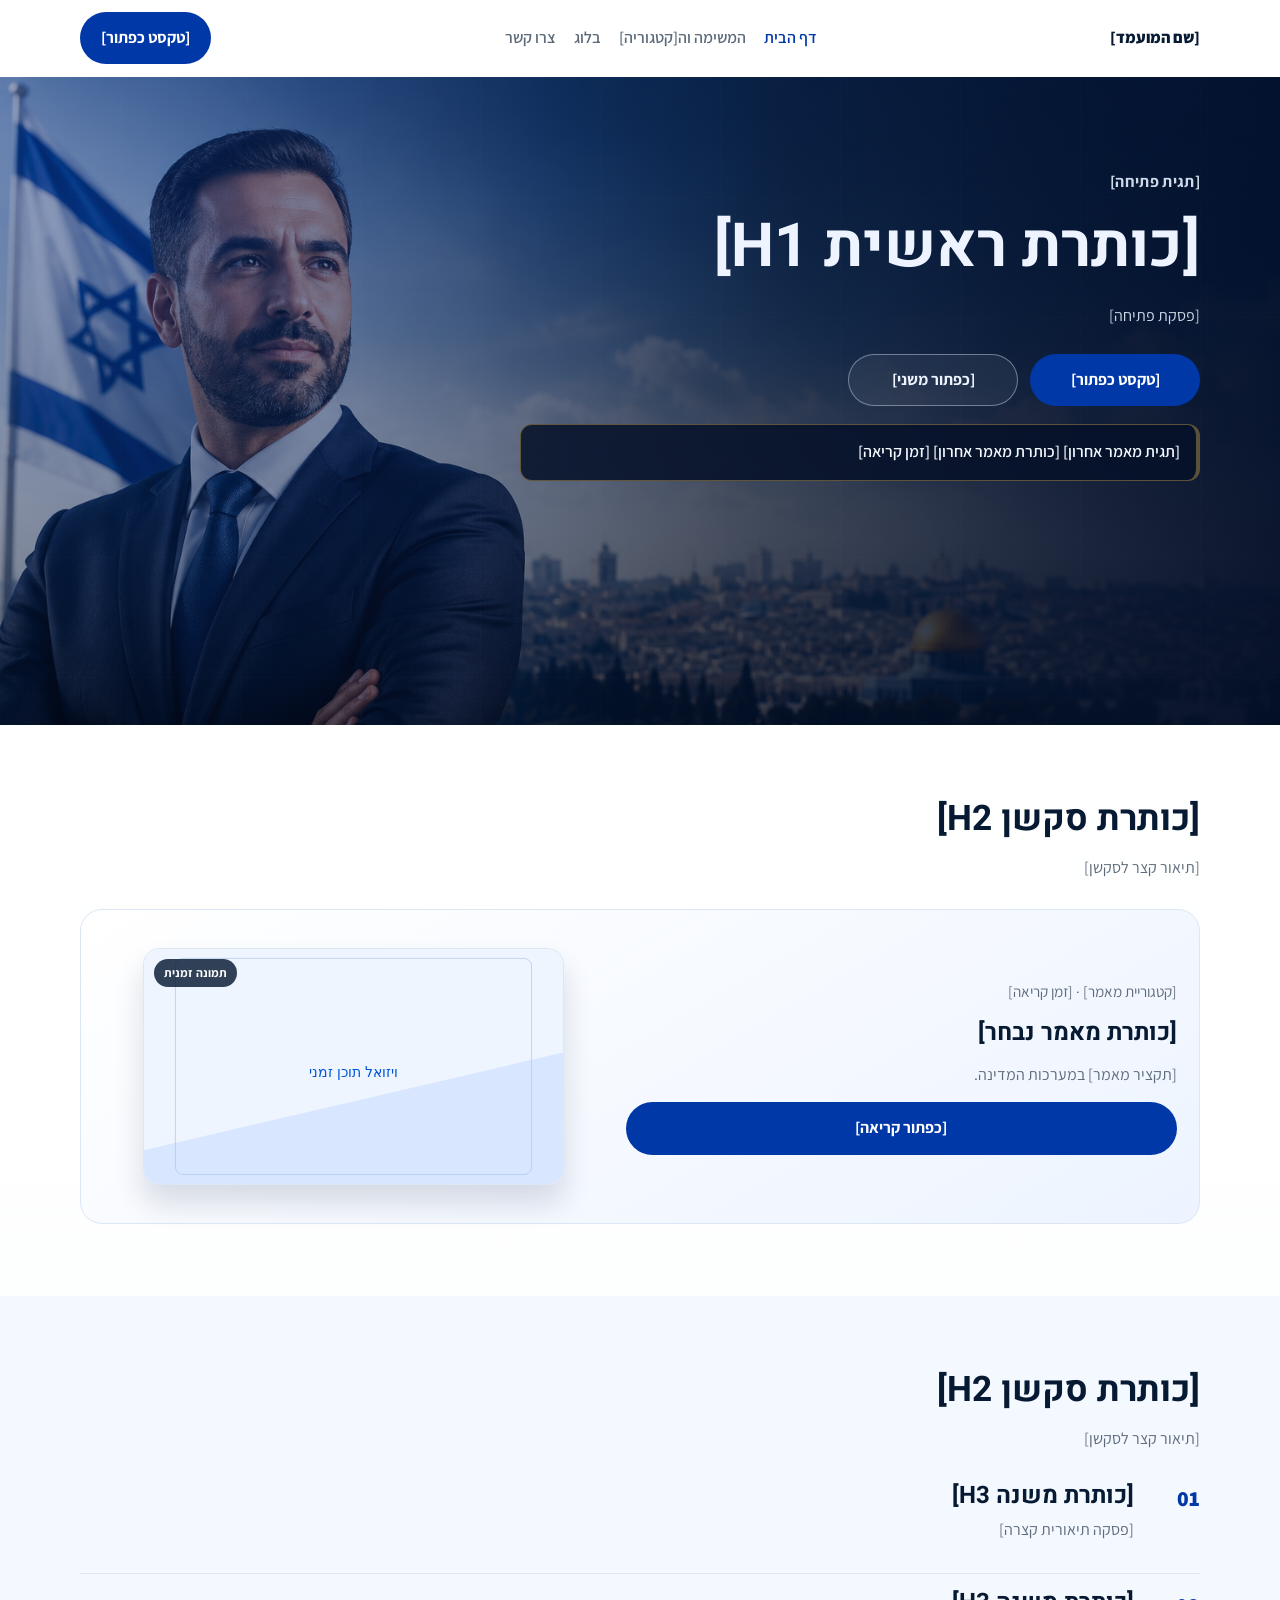
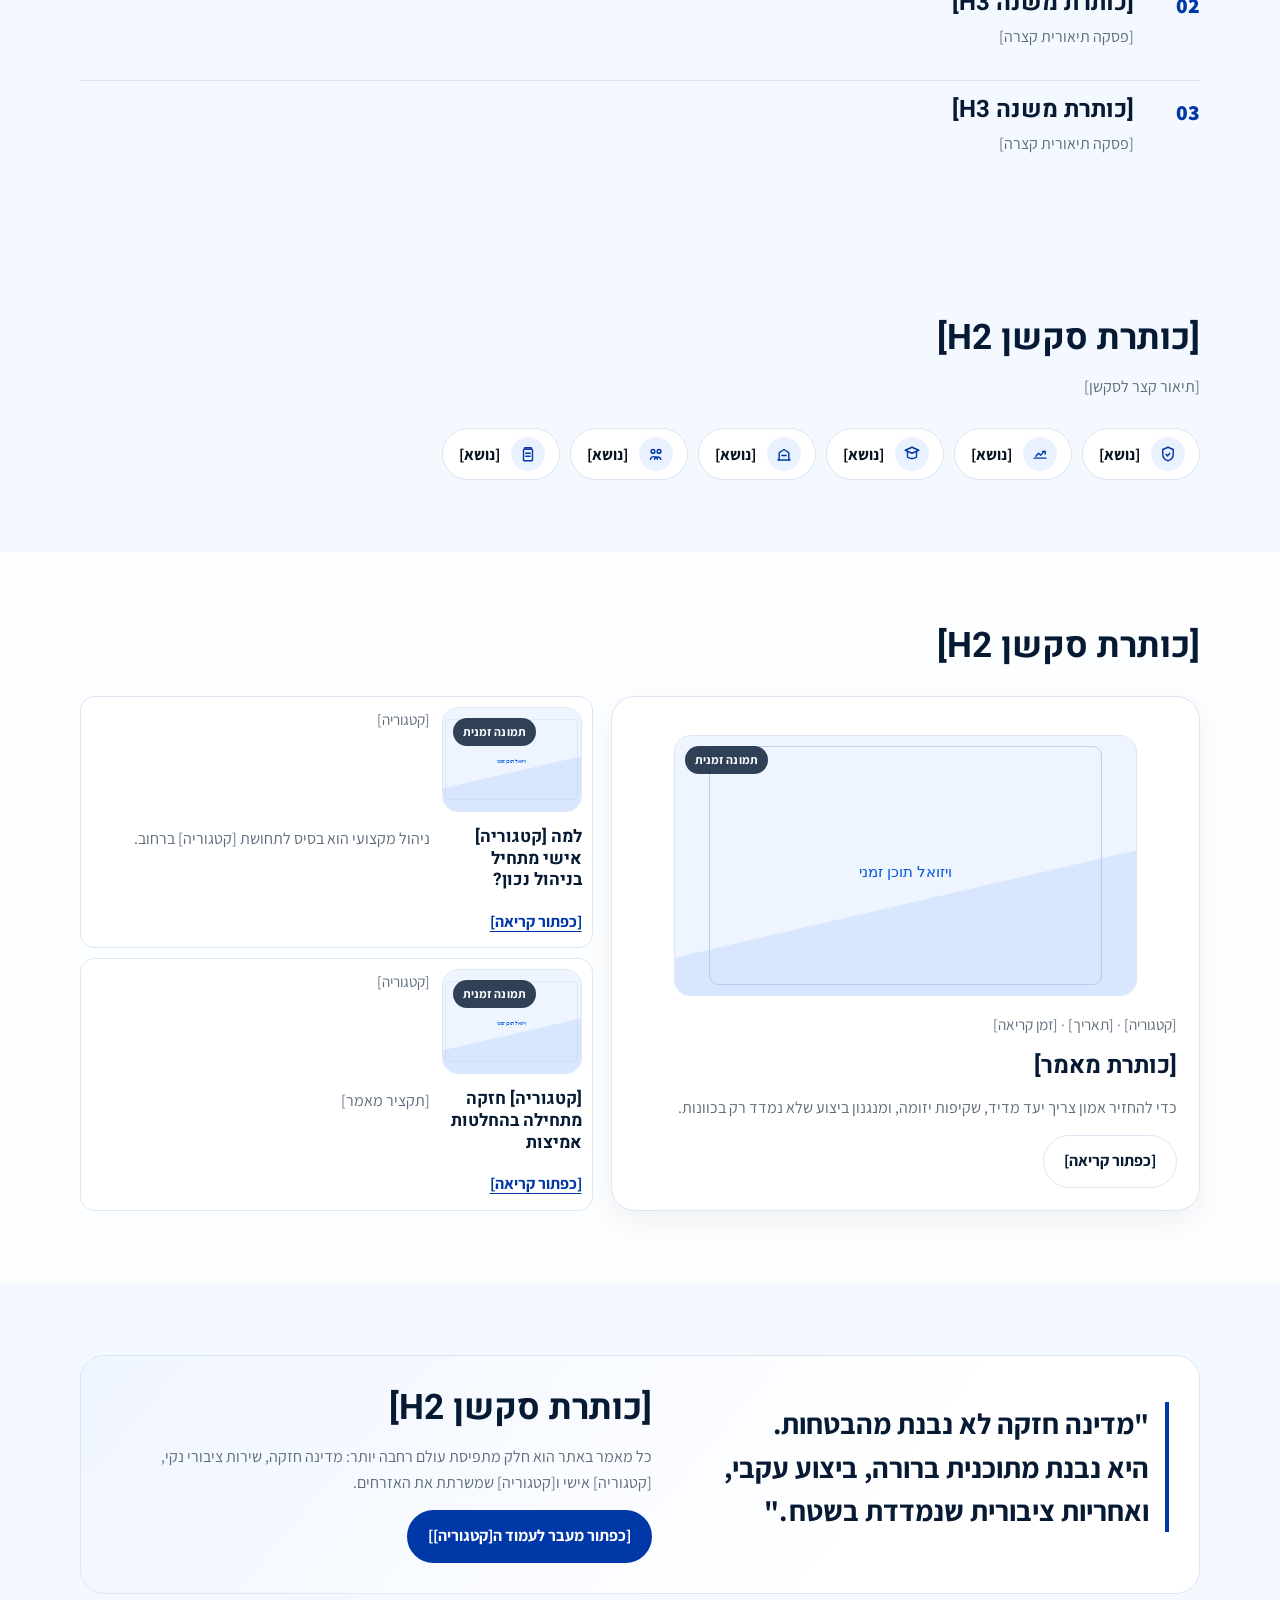
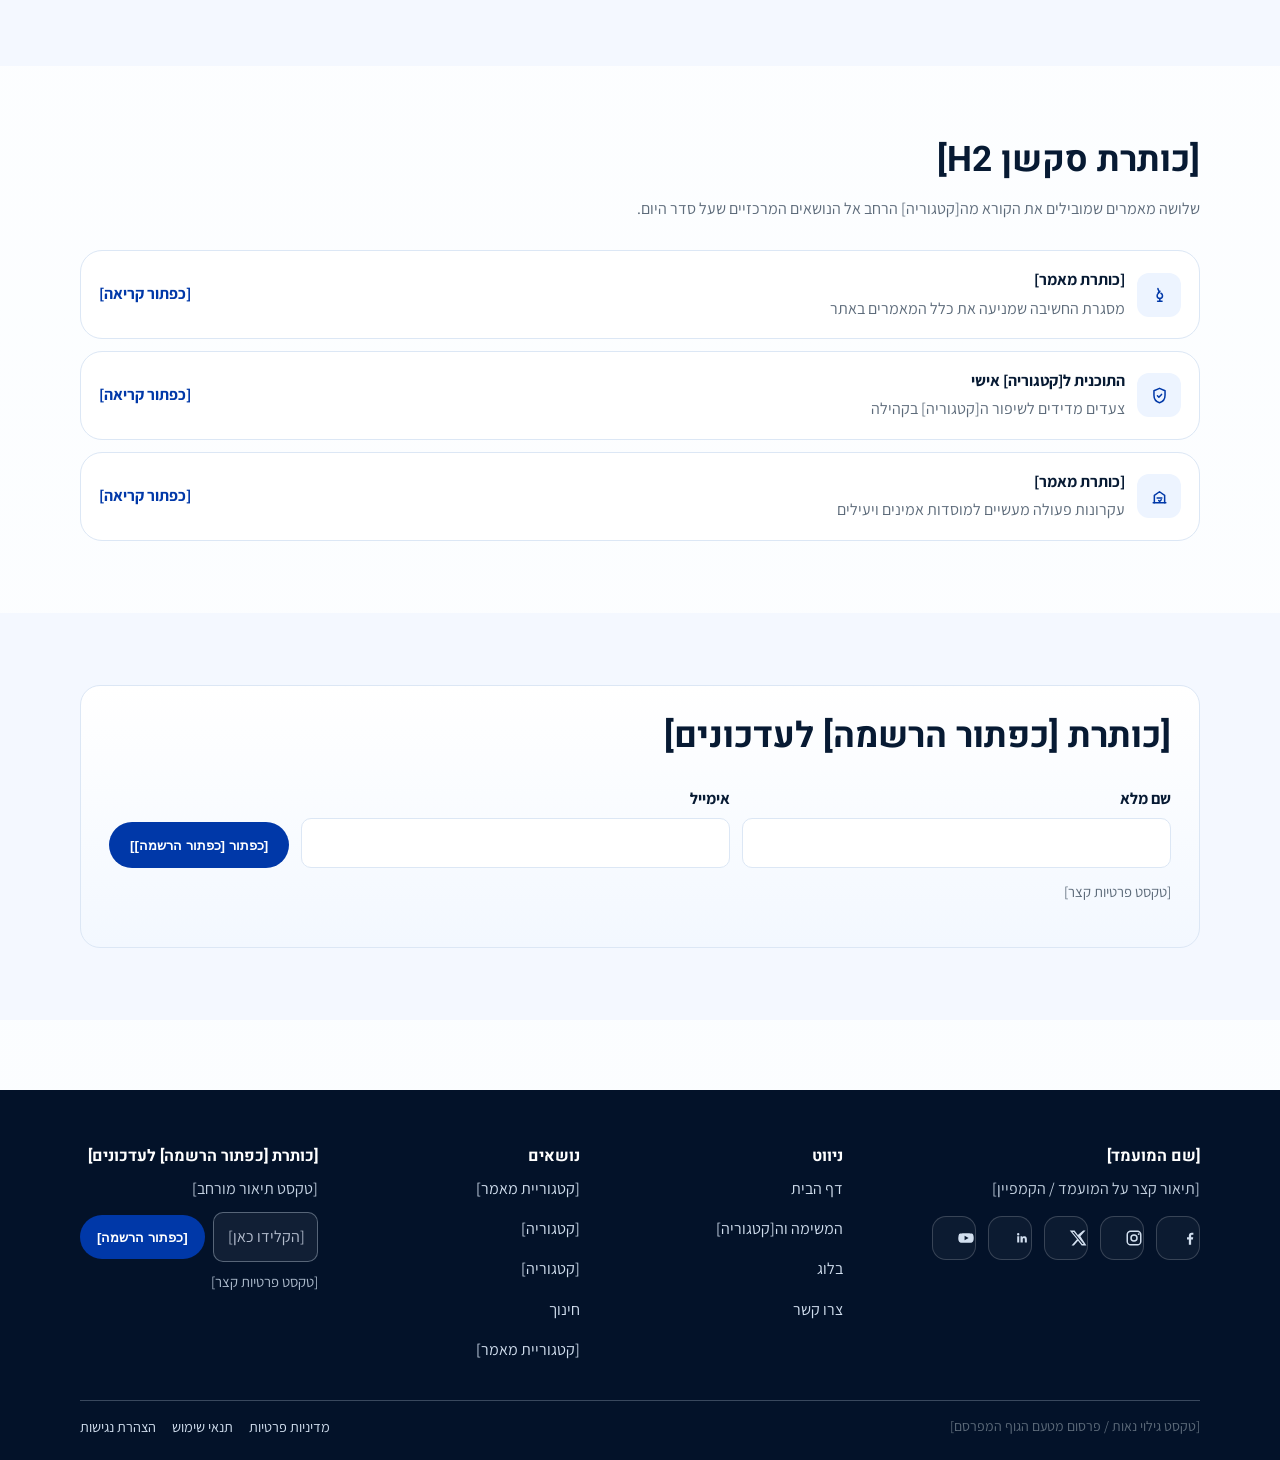
==== commit cda7fe8d: "Prepare blue template content placeholders" ====
--- a/index.html
+++ b/index.html
@@ -3,16 +3,16 @@
   <head>
     <meta charset="UTF-8" />
     <meta name="viewport" content="width=device-width, initial-scale=1.0" />
-    <title>האתר הרשמי של [שם המועמד] | מאמרים, עמדות וחזון</title>
+    <title>[כותרת עמוד] | [שם המועמד]</title>
     <meta
       name="description"
-      content="האתר הרשמי של [שם המועמד] עם מאמרים, עמדות ותפיסת עולם ברורה בנושאים המרכזיים שעל סדר היום בישראל."
+      content="[תיאור מטא לעמוד]"
     />
     <link rel="canonical" href="https://candidate.co.il/" />
-    <meta property="og:title" content="[שם המועמד] | מאמרים, עמדות וחזון" />
+    <meta property="og:title" content="[כותרת OG]" />
     <meta
       property="og:description"
-      content="פלטפורמה ציבורית לקריאה מעמיקה: מאמרים, עדכונים וחזון לקראת הבחירות."
+      content="[תיאור OG]"
     />
     <meta
       property="og:image"
@@ -69,12 +69,12 @@
         </button>
         <nav class="nav" id="site-nav" aria-label="ניווט ראשי">
           <a class="active" href="index.html">דף הבית</a>
-          <a href="mission-vision.html">המשימה והחזון</a>
+          <a href="mission-vision.html">המשימה וה[קטגוריה]</a>
           <a href="blog.html">בלוג</a>
           <a href="contact.html">צרו קשר</a>
         </nav>
         <a class="btn btn-primary desktop-only" href="blog.html"
-          >קראו את המאמרים</a
+          >[טקסט כפתור]</a
         >
       </div>
     </header>
@@ -83,20 +83,19 @@
       <section class="hero hero-home">
         <div class="container hero-grid">
           <div class="hero-copy">
-            <p class="eyebrow">מאמרים, עמדות וחזון לקראת הבחירות</p>
-            <h1>לפני שמחליטים, קוראים. מבינים. בוחרים דרך.</h1>
+            <p class="eyebrow">[תגית פתיחה]</p>
+            <h1>[כותרת ראשית H1]</h1>
             <p>
-              האתר הרשמי של [שם המועמד], עם מאמרים, עדכונים ותפיסת עולם ברורה
-              בנושאים המרכזיים שעל סדר היום בישראל.
+              [פסקת פתיחה]
             </p>
             <div class="hero-actions">
-              <a class="btn btn-primary" href="blog.html">קראו את המאמרים</a>
+              <a class="btn btn-primary" href="blog.html">[טקסט כפתור]</a>
               <a class="btn btn-secondary" href="mission-vision.html"
-                >הכירו את החזון</a
+                >[כפתור משני]</a
               >
             </div>
             <a class="latest-strip" href="articles/article-002.html"
-              >המאמר האחרון: איך מחזירים אמון בשירות הציבורי? 6 דקות קריאה</a
+              >[תגית מאמר אחרון] [כותרת מאמר אחרון] [זמן קריאה]</a
             >
           </div>
         </div>
@@ -105,19 +104,19 @@
       <section class="section" id="featured">
         <div class="container">
           <div class="section-head">
-            <h2>מאמר נבחר לפתיחת הקריאה</h2>
-            <p>התחנה הראשונה להבנת כיוון המדיניות והגישה הניהולית.</p>
+            <h2>[כותרת סקשן H2]</h2>
+            <p>[תיאור קצר לסקשן]</p>
           </div>
           <article class="featured-editorial">
             <div class="featured-editorial-copy">
-              <p class="meta">חזון ומדיניות · 6 דקות קריאה</p>
-              <h3>ישראל צריכה מנהיגות שמדברת פחות ומבצעת יותר</h3>
+              <p class="meta">[קטגוריית מאמר] · [זמן קריאה]</p>
+              <h3>[כותרת מאמר נבחר]</h3>
               <p>
-                מאמר עומק על אחריות ציבורית, קבלת החלטות והדרך להחזיר אמון
+                [תקציר מאמר]
                 במערכות המדינה.
               </p>
               <a class="btn btn-primary" href="articles/article-001.html"
-                >קראו את המאמר</a
+                >[כפתור קריאה]</a
               >
             </div>
             <figure
@@ -138,29 +137,29 @@
       <section class="section section-soft" aria-labelledby="read-path-heading">
         <div class="container">
           <div class="section-head">
-            <h2 id="read-path-heading">מסלול קריאה מומלץ לפני ההצבעה</h2>
-            <p>שלושה צעדים קצרים שמובילים להבנה רחבה וברורה לפני קבלת החלטה.</p>
+            <h2 id="read-path-heading">[כותרת סקשן H2]</h2>
+            <p>[תיאור קצר לסקשן]</p>
           </div>
           <div class="reading-path">
             <a class="path-step" href="articles/article-001.html"
               ><span class="path-num">01</span>
               <div>
-                <h3>להבין את התמונה המרכזית</h3>
-                <p>מאמר העמדה שמציג את עקרונות ההנהגה והביצוע.</p>
+                <h3>[כותרת משנה H3]</h3>
+                <p>[פסקה תיאורית קצרה]</p>
               </div></a
             >
             <a class="path-step" href="blog.html"
               ><span class="path-num">02</span>
               <div>
-                <h3>להכיר את העמדות</h3>
-                <p>בחירה לפי נושאים: ביטחון, כלכלה, חינוך ושירות ציבורי.</p>
+                <h3>[כותרת משנה H3]</h3>
+                <p>[פסקה תיאורית קצרה]</p>
               </div></a
             >
             <a class="path-step" href="mission-vision.html"
               ><span class="path-num">03</span>
               <div>
-                <h3>לקרוא את התוכנית המלאה</h3>
-                <p>המסגרת המלאה ליעדים, שיטה ותוצאות מדידות.</p>
+                <h3>[כותרת משנה H3]</h3>
+                <p>[פסקה תיאורית קצרה]</p>
               </div></a
             >
           </div>
@@ -170,8 +169,8 @@
       <section class="section section-soft">
         <div class="container">
           <div class="section-head">
-            <h2>הנושאים שעל סדר היום</h2>
-            <p>כל נושא מוביל למאמרים, עמדות ותשובות ברורות.</p>
+            <h2>[כותרת סקשן H2]</h2>
+            <p>[תיאור קצר לסקשן]</p>
           </div>
           <div class="topic-strip">
             <a
@@ -183,7 +182,7 @@
                   <path d="M9.5 12.5l2 2 3-3.5" />
                 </svg>
               </span>
-              <span>ביטחון לאומי</span></a
+              <span>[נושא]</span></a
             >
             <a
               class="topic-chip"
@@ -195,7 +194,7 @@
                   <path d="M15.5 8.5H19V12" />
                 </svg>
               </span>
-              <span>כלכלה וצמיחה</span></a
+              <span>[נושא]</span></a
             >
             <a
               class="topic-chip"
@@ -206,7 +205,7 @@
                   <path d="M6 10v5.5c0 .8 2.7 2.5 6 2.5s6-1.7 6-2.5V10" />
                 </svg>
               </span>
-              <span>חינוך ודור העתיד</span></a
+              <span>[נושא]</span></a
             >
             <a
               class="topic-chip"
@@ -218,7 +217,7 @@
                   <path d="M9 14h6" />
                 </svg>
               </span>
-              <span>שירות ציבורי נקי</span></a
+              <span>[נושא]</span></a
             >
             <a
               class="topic-chip"
@@ -231,7 +230,7 @@
                   <path d="M10 19c.6-1.9 2.2-3 4.2-3 2.1 0 3.7 1.1 4.3 3" />
                 </svg>
               </span>
-              <span>אחדות חברתית</span></a
+              <span>[נושא]</span></a
             >
             <a
               class="topic-chip"
@@ -245,7 +244,7 @@
                   <path d="M9 15h6" />
                 </svg>
               </span>
-              <span>מדיניות וחקיקה</span></a
+              <span>[נושא]</span></a
             >
           </div>
         </div>
@@ -253,26 +252,26 @@
 
       <section class="section">
         <div class="container">
-          <div class="section-head"><h2>המאמרים האחרונים</h2></div>
+          <div class="section-head"><h2>[כותרת סקשן H2]</h2></div>
           <div class="editorial-grid editorial-grid-home">
             <article class="article-spotlight">
               <figure class="media-frame media-lg temp-media">
                 <img
                   src="assets/images/placeholder-editorial.svg"
-                  alt="תמונת מאמר שירות ציבורי"
+                  alt="תמונת מאמר [קטגוריית מאמר]"
                   loading="lazy"
                   width="1200"
                   height="800"
                 />
               </figure>
-              <p class="meta">שירות ציבורי · 07.05.2026 · 6 דקות</p>
-              <h3>איך מחזירים אמון בשירות הציבורי בישראל?</h3>
+              <p class="meta">[קטגוריה] · [תאריך] · [זמן קריאה]</p>
+              <h3>[כותרת מאמר]</h3>
               <p>
                 כדי להחזיר אמון צריך יעד מדיד, שקיפות יזומה, ומנגנון ביצוע שלא
                 נמדד רק בכוונות.
               </p>
               <a class="btn btn-secondary" href="articles/article-002.html"
-                >קראו עוד</a
+                >[כפתור קריאה]</a
               >
             </article>
             <div class="mini-articles">
@@ -280,36 +279,36 @@
                 <figure class="media-frame media-md temp-media">
                   <img
                     src="assets/images/placeholder-editorial.svg"
-                    alt="תמונת מאמר ביטחון אישי"
+                    alt="תמונת מאמר [קטגוריה] אישי"
                     loading="lazy"
                     width="1200"
                     height="800"
                   />
                 </figure>
-                <p class="meta">ביטחון</p>
-                <h3>למה ביטחון אישי מתחיל בניהול נכון?</h3>
-                <p>ניהול מקצועי הוא בסיס לתחושת ביטחון ברחוב.</p>
+                <p class="meta">[קטגוריה]</p>
+                <h3>למה [קטגוריה] אישי מתחיל בניהול נכון?</h3>
+                <p>ניהול מקצועי הוא בסיס לתחושת [קטגוריה] ברחוב.</p>
                 <a class="text-link" href="articles/article-003.html"
-                  >קראו עוד</a
+                  >[כפתור קריאה]</a
                 >
               </article>
               <article class="article-slim">
                 <figure class="media-frame media-md temp-media">
                   <img
                     src="assets/images/placeholder-editorial.svg"
-                    alt="תמונת מאמר כלכלה"
+                    alt="תמונת מאמר [קטגוריה]"
                     loading="lazy"
                     width="1200"
                     height="800"
                   />
                 </figure>
-                <p class="meta">כלכלה</p>
-                <h3>כלכלה חזקה מתחילה בהחלטות אמיצות</h3>
-                <p>משק יציב דורש תכנון ארוך טווח ולא פתרונות רגעיים.</p>
+                <p class="meta">[קטגוריה]</p>
+                <h3>[קטגוריה] חזקה מתחילה בהחלטות אמיצות</h3>
+                <p>[תקציר מאמר]</p>
                 <a
                   class="text-link"
                   href="blog.html#category-%D7%9B%D7%9C%D7%9B%D7%9C%D7%94"
-                  >קראו עוד</a
+                  >[כפתור קריאה]</a
                 >
               </article>
             </div>
@@ -325,13 +324,13 @@
             בשטח ."
           </p>
           <div>
-            <h2>החזון שמאחורי המאמרים</h2>
+            <h2>[כותרת סקשן H2]</h2>
             <p>
               כל מאמר באתר הוא חלק מתפיסת עולם רחבה יותר: מדינה חזקה, שירות
-              ציבורי נקי, ביטחון אישי וכלכלה שמשרתת את האזרחים.
+              ציבורי נקי, [קטגוריה] אישי ו[קטגוריה] שמשרתת את האזרחים.
             </p>
             <a class="btn btn-primary" href="mission-vision.html"
-              >לעמוד המשימה והחזון</a
+              >[כפתור מעבר לעמוד ה[קטגוריה]]</a
             >
           </div>
         </div>
@@ -340,9 +339,9 @@
       <section class="section">
         <div class="container">
           <div class="section-head">
-            <h2>מאמרים לבניית עמדה ברורה</h2>
+            <h2>[כותרת סקשן H2]</h2>
             <p>
-              שלושה מאמרים שמובילים את הקורא מהחזון הרחב אל הנושאים המרכזיים שעל
+              שלושה מאמרים שמובילים את הקורא מה[קטגוריה] הרחב אל הנושאים המרכזיים שעל
               סדר היום.
             </p>
           </div>
@@ -358,12 +357,12 @@
                   </svg>
                 </span>
                 <span class="guided-content">
-                  <strong>החזון המדיני</strong>
+                  <strong>[כותרת מאמר]</strong>
                   <span class="guided-text"
                     >מסגרת החשיבה שמניעה את כלל המאמרים באתר</span
                   >
                 </span>
-                <span class="guided-cta">קראו עכשיו</span>
+                <span class="guided-cta">[כפתור קריאה]</span>
               </a>
             </li>
             <li>
@@ -375,12 +374,12 @@
                   </svg>
                 </span>
                 <span class="guided-content">
-                  <strong>התוכנית לביטחון אישי</strong>
+                  <strong>התוכנית ל[קטגוריה] אישי</strong>
                   <span class="guided-text"
-                    >צעדים מדידים לשיפור הביטחון בקהילה</span
+                    >צעדים מדידים לשיפור ה[קטגוריה] בקהילה</span
                   >
                 </span>
-                <span class="guided-cta">קראו עכשיו</span>
+                <span class="guided-cta">[כפתור קריאה]</span>
               </a>
             </li>
             <li>
@@ -394,12 +393,12 @@
                   </svg>
                 </span>
                 <span class="guided-content">
-                  <strong>שיקום אמון בשירות הציבורי</strong>
+                  <strong>[כותרת מאמר]</strong>
                   <span class="guided-text"
                     >עקרונות פעולה מעשיים למוסדות אמינים ויעילים</span
                   >
                 </span>
-                <span class="guided-cta">קראו עכשיו</span>
+                <span class="guided-cta">[כפתור קריאה]</span>
               </a>
             </li>
           </ol>
@@ -408,7 +407,7 @@
 
       <section class="section section-soft">
         <div class="container cta-band newsletter-band">
-          <h2>רוצים לקבל מאמרים ועדכונים ישירות אליכם?</h2>
+          <h2>[כותרת [כפתור הרשמה] לעדכונים]</h2>
           <form>
             <div class="form-grid">
               <div>
@@ -421,10 +420,10 @@
               </div>
             </div>
             <button class="btn btn-primary" type="submit">
-              שלחו לי עדכונים
+              [כפתור [כפתור הרשמה]]
             </button>
             <p class="microcopy">
-              הפרטים ישמשו לקבלת עדכונים ותוכן מטעם צוות הקמפיין בלבד.
+              [טקסט פרטיות קצר]
             </p>
           </form>
         </div>
@@ -436,20 +435,20 @@
         <div class="footer-grid">
           <div class="footer-brand footer-column">
             <h3 class="footer-title">[שם המועמד]</h3>
-            <p class="footer-description">פלטפורמה ציבורית למאמרים, חזון ומדיניות אחראית לקראת הבחירות.</p>
+            <p class="footer-description">[תיאור קצר על המועמד / הקמפיין]</p>
             <div class="footer-socials" aria-label="רשתות חברתיות">
-              <a class="footer-social-link" href="#" aria-label="Facebook"><svg class="footer-social-icon" aria-hidden="true" viewBox="0 0 24 24" width="18" height="18"><path fill="currentColor" d="M13.5 21v-7.1h2.4l.36-2.9H13.5V9.16c0-.84.23-1.41 1.44-1.41h1.54V5.16c-.75-.08-1.5-.12-2.25-.12-2.23 0-3.76 1.36-3.76 3.87V11H8v2.9h2.47V21z"></path></svg></a>
-              <a class="footer-social-link" href="#" aria-label="Instagram"><svg class="footer-social-icon" aria-hidden="true" viewBox="0 0 24 24" width="18" height="18"><path fill="currentColor" d="M7.5 2h9A5.5 5.5 0 0 1 22 7.5v9a5.5 5.5 0 0 1-5.5 5.5h-9A5.5 5.5 0 0 1 2 16.5v-9A5.5 5.5 0 0 1 7.5 2m0 2A3.5 3.5 0 0 0 4 7.5v9A3.5 3.5 0 0 0 7.5 20h9a3.5 3.5 0 0 0 3.5-3.5v-9A3.5 3.5 0 0 0 16.5 4zm10.75 1.5a1.25 1.25 0 1 1-1.25 1.25 1.25 1.25 0 0 1 1.25-1.25M12 7a5 5 0 1 1-5 5 5 5 0 0 1 5-5m0 2a3 3 0 1 0 3 3 3 3 0 0 0-3-3"></path></svg></a>
+              <a class="footer-social-link" href="#" aria-label="פייסבוק"><svg class="footer-social-icon" aria-hidden="true" viewBox="0 0 24 24" width="18" height="18"><path fill="currentColor" d="M13.5 21v-7.1h2.4l.36-2.9H13.5V9.16c0-.84.23-1.41 1.44-1.41h1.54V5.16c-.75-.08-1.5-.12-2.25-.12-2.23 0-3.76 1.36-3.76 3.87V11H8v2.9h2.47V21z"></path></svg></a>
+              <a class="footer-social-link" href="#" aria-label="אינסטגרם"><svg class="footer-social-icon" aria-hidden="true" viewBox="0 0 24 24" width="18" height="18"><path fill="currentColor" d="M7.5 2h9A5.5 5.5 0 0 1 22 7.5v9a5.5 5.5 0 0 1-5.5 5.5h-9A5.5 5.5 0 0 1 2 16.5v-9A5.5 5.5 0 0 1 7.5 2m0 2A3.5 3.5 0 0 0 4 7.5v9A3.5 3.5 0 0 0 7.5 20h9a3.5 3.5 0 0 0 3.5-3.5v-9A3.5 3.5 0 0 0 16.5 4zm10.75 1.5a1.25 1.25 0 1 1-1.25 1.25 1.25 1.25 0 0 1 1.25-1.25M12 7a5 5 0 1 1-5 5 5 5 0 0 1 5-5m0 2a3 3 0 1 0 3 3 3 3 0 0 0-3-3"></path></svg></a>
               <a class="footer-social-link" href="#" aria-label="X"><svg class="footer-social-icon" aria-hidden="true" viewBox="0 0 24 24" width="18" height="18"><path fill="currentColor" d="M18.9 2H22l-6.8 7.77L23.2 22h-6.26l-4.9-6.36L6.5 22H3.4l7.27-8.3L1 2h6.42l4.43 5.86zm-1.1 18h1.73L6.47 3.9H4.6z"></path></svg></a>
-              <a class="footer-social-link" href="#" aria-label="LinkedIn"><svg class="footer-social-icon" aria-hidden="true" viewBox="0 0 24 24" width="18" height="18"><path fill="currentColor" d="M6.94 8.5a1.56 1.56 0 1 0 0-3.12 1.56 1.56 0 0 0 0 3.12M5.6 9.8h2.7V18H5.6zM10 9.8h2.58v1.12h.04c.36-.68 1.25-1.4 2.58-1.4 2.76 0 3.27 1.82 3.27 4.18V18h-2.7v-3.81c0-.91-.02-2.08-1.27-2.08s-1.46.99-1.46 2.01V18H10z"></path></svg></a>
-              <a class="footer-social-link" href="#" aria-label="YouTube"><svg class="footer-social-icon" aria-hidden="true" viewBox="0 0 24 24" width="18" height="18"><path fill="currentColor" d="M21.8 8.2a2.9 2.9 0 0 0-2.04-2.05C17.95 5.6 12 5.6 12 5.6s-5.95 0-7.76.55A2.9 2.9 0 0 0 2.2 8.2 30.4 30.4 0 0 0 1.7 12c0 1.3.16 2.56.5 3.8a2.9 2.9 0 0 0 2.04 2.05c1.81.55 7.76.55 7.76.55s5.95 0 7.76-.55a2.9 2.9 0 0 0 2.04-2.05c.34-1.24.5-2.5.5-3.8s-.16-2.56-.5-3.8M10.1 15.1V8.9L15.5 12z"></path></svg></a>
+              <a class="footer-social-link" href="#" aria-label="לינקדאין"><svg class="footer-social-icon" aria-hidden="true" viewBox="0 0 24 24" width="18" height="18"><path fill="currentColor" d="M6.94 8.5a1.56 1.56 0 1 0 0-3.12 1.56 1.56 0 0 0 0 3.12M5.6 9.8h2.7V18H5.6zM10 9.8h2.58v1.12h.04c.36-.68 1.25-1.4 2.58-1.4 2.76 0 3.27 1.82 3.27 4.18V18h-2.7v-3.81c0-.91-.02-2.08-1.27-2.08s-1.46.99-1.46 2.01V18H10z"></path></svg></a>
+              <a class="footer-social-link" href="#" aria-label="יוטיוב"><svg class="footer-social-icon" aria-hidden="true" viewBox="0 0 24 24" width="18" height="18"><path fill="currentColor" d="M21.8 8.2a2.9 2.9 0 0 0-2.04-2.05C17.95 5.6 12 5.6 12 5.6s-5.95 0-7.76.55A2.9 2.9 0 0 0 2.2 8.2 30.4 30.4 0 0 0 1.7 12c0 1.3.16 2.56.5 3.8a2.9 2.9 0 0 0 2.04 2.05c1.81.55 7.76.55 7.76.55s5.95 0 7.76-.55a2.9 2.9 0 0 0 2.04-2.05c.34-1.24.5-2.5.5-3.8s-.16-2.56-.5-3.8M10.1 15.1V8.9L15.5 12z"></path></svg></a>
             </div>
           </div>
           <div class="footer-column">
             <h3 class="footer-title">ניווט</h3>
             <div class="footer-links">
               <a href="index.html">דף הבית</a>
-              <a href="mission-vision.html">המשימה והחזון</a>
+              <a href="mission-vision.html">המשימה וה[קטגוריה]</a>
               <a href="blog.html">בלוג</a>
               <a href="contact.html">צרו קשר</a>
             </div>
@@ -457,26 +456,26 @@
           <div class="footer-column">
             <h3 class="footer-title">נושאים</h3>
             <div class="footer-links">
-              <a href="blog.html#categories">חזון ומדיניות</a>
-              <a href="blog.html#categories">ביטחון</a>
-              <a href="blog.html#categories">כלכלה</a>
+              <a href="blog.html#categories">[קטגוריית מאמר]</a>
+              <a href="blog.html#categories">[קטגוריה]</a>
+              <a href="blog.html#categories">[קטגוריה]</a>
               <a href="blog.html#categories">חינוך</a>
-              <a href="blog.html#categories">שירות ציבורי</a>
+              <a href="blog.html#categories">[קטגוריית מאמר]</a>
             </div>
           </div>
           <div class="footer-column footer-newsletter">
-            <h3 class="footer-title">קבלו עדכונים</h3>
-            <p>מאמרים, עדכונים ותוכן חדש ישירות למייל.</p>
+            <h3 class="footer-title">[כותרת [כפתור הרשמה] לעדכונים]</h3>
+            <p>[טקסט תיאור מורחב]</p>
             <form class="footer-newsletter-form" action="#">
               <label class="sr-only" for="footer-email-index">אימייל</label>
-              <input id="footer-email-index" type="email" placeholder="אימייל" required />
-              <button class="btn btn-primary" type="submit">הרשמה</button>
+              <input id="footer-email-index" type="email" placeholder="[הקלידו כאן]" required />
+              <button class="btn btn-primary" type="submit">[כפתור הרשמה]</button>
             </form>
-            <p class="microcopy">נשלח עדכונים בלבד. ללא ספאם.</p>
+            <p class="microcopy">[טקסט פרטיות קצר]</p>
           </div>
         </div>
         <div class="footer-bottom">
-          <p class="legal">פרסום מטעם [שם הגוף המפרסם], בהתאם להוראות הדין.</p>
+          <p class="legal">[טקסט גילוי נאות / פרסום מטעם הגוף המפרסם]</p>
           <div class="footer-legal-links">
             <a href="privacy-policy.html">מדיניות פרטיות</a>
             <a href="terms.html">תנאי שימוש</a>
--- a/css/styles.css
+++ b/css/styles.css
@@ -1957,7 +1957,7 @@
 .footer-socials {
   display: flex;
   align-items: center;
-  justify-content: flex-end;
+  justify-content: center;
   gap: 0.75rem;
   flex-wrap: nowrap;
   width: max-content;
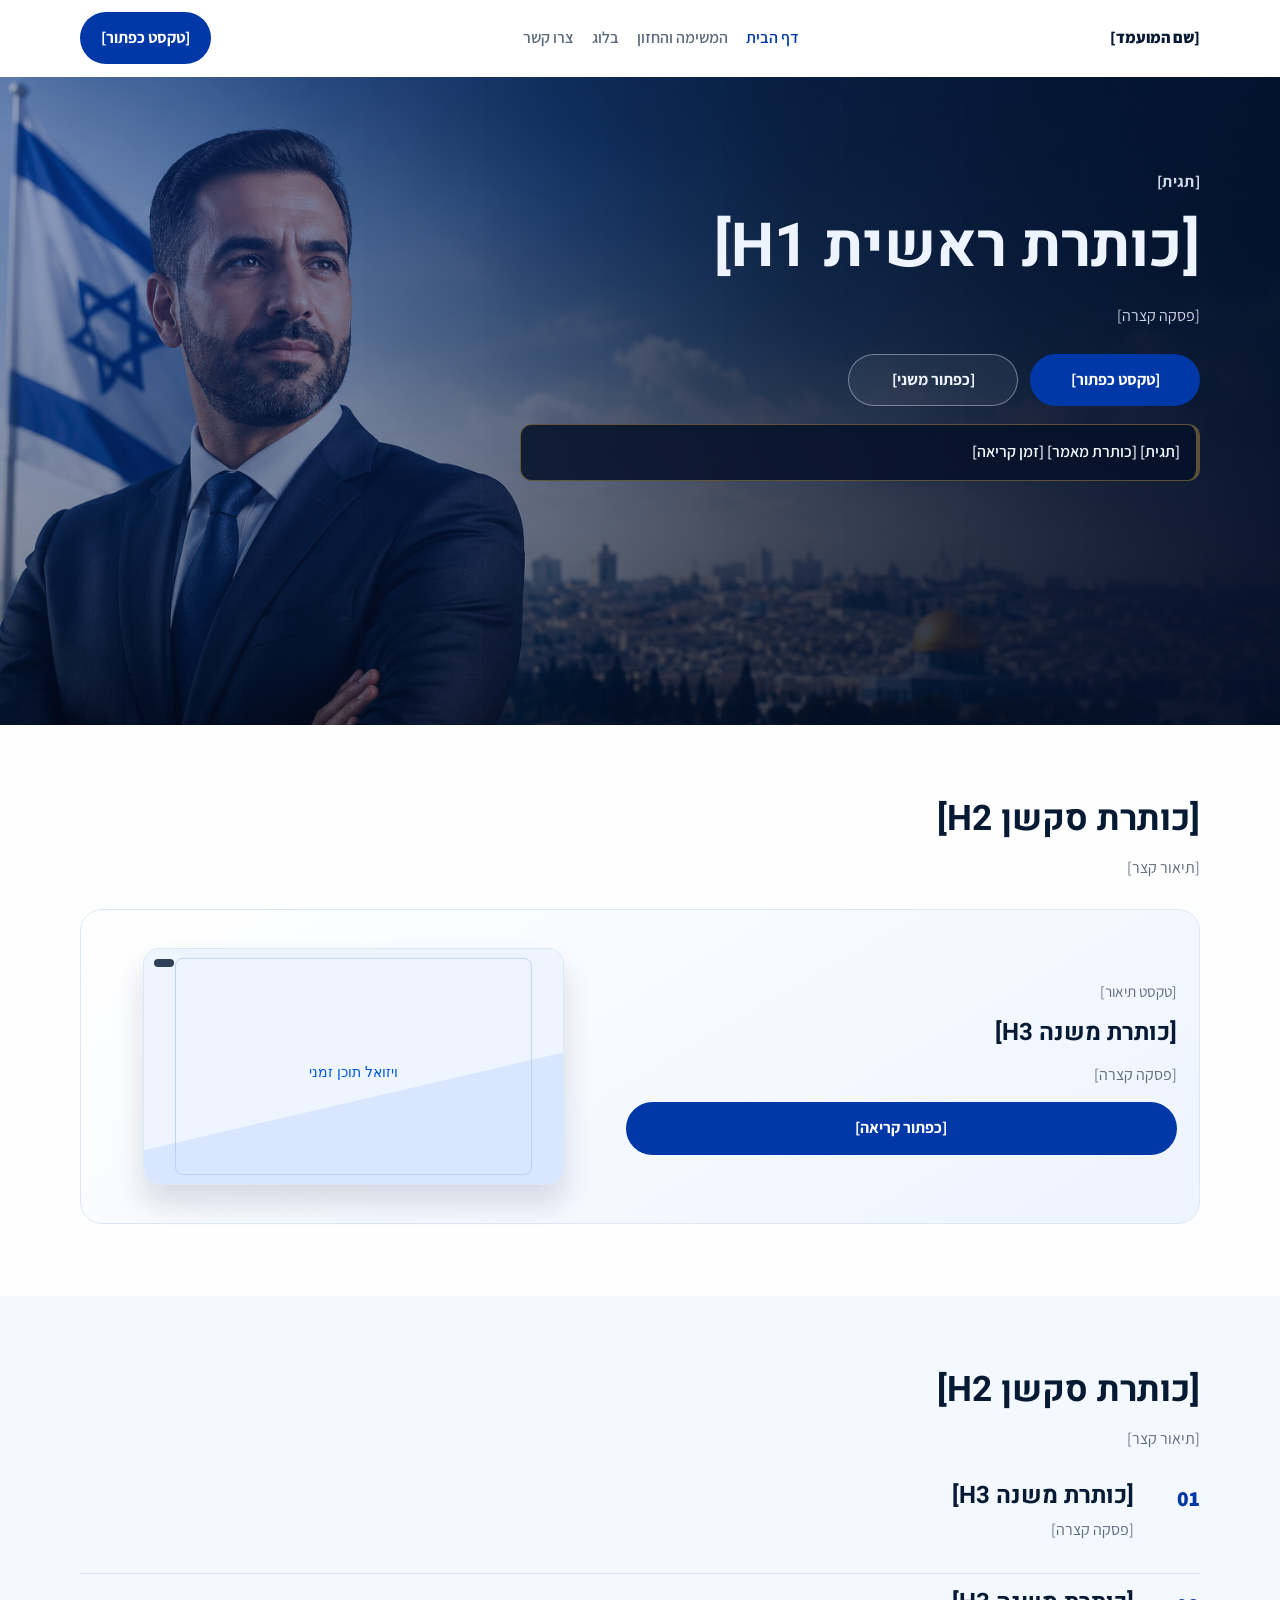
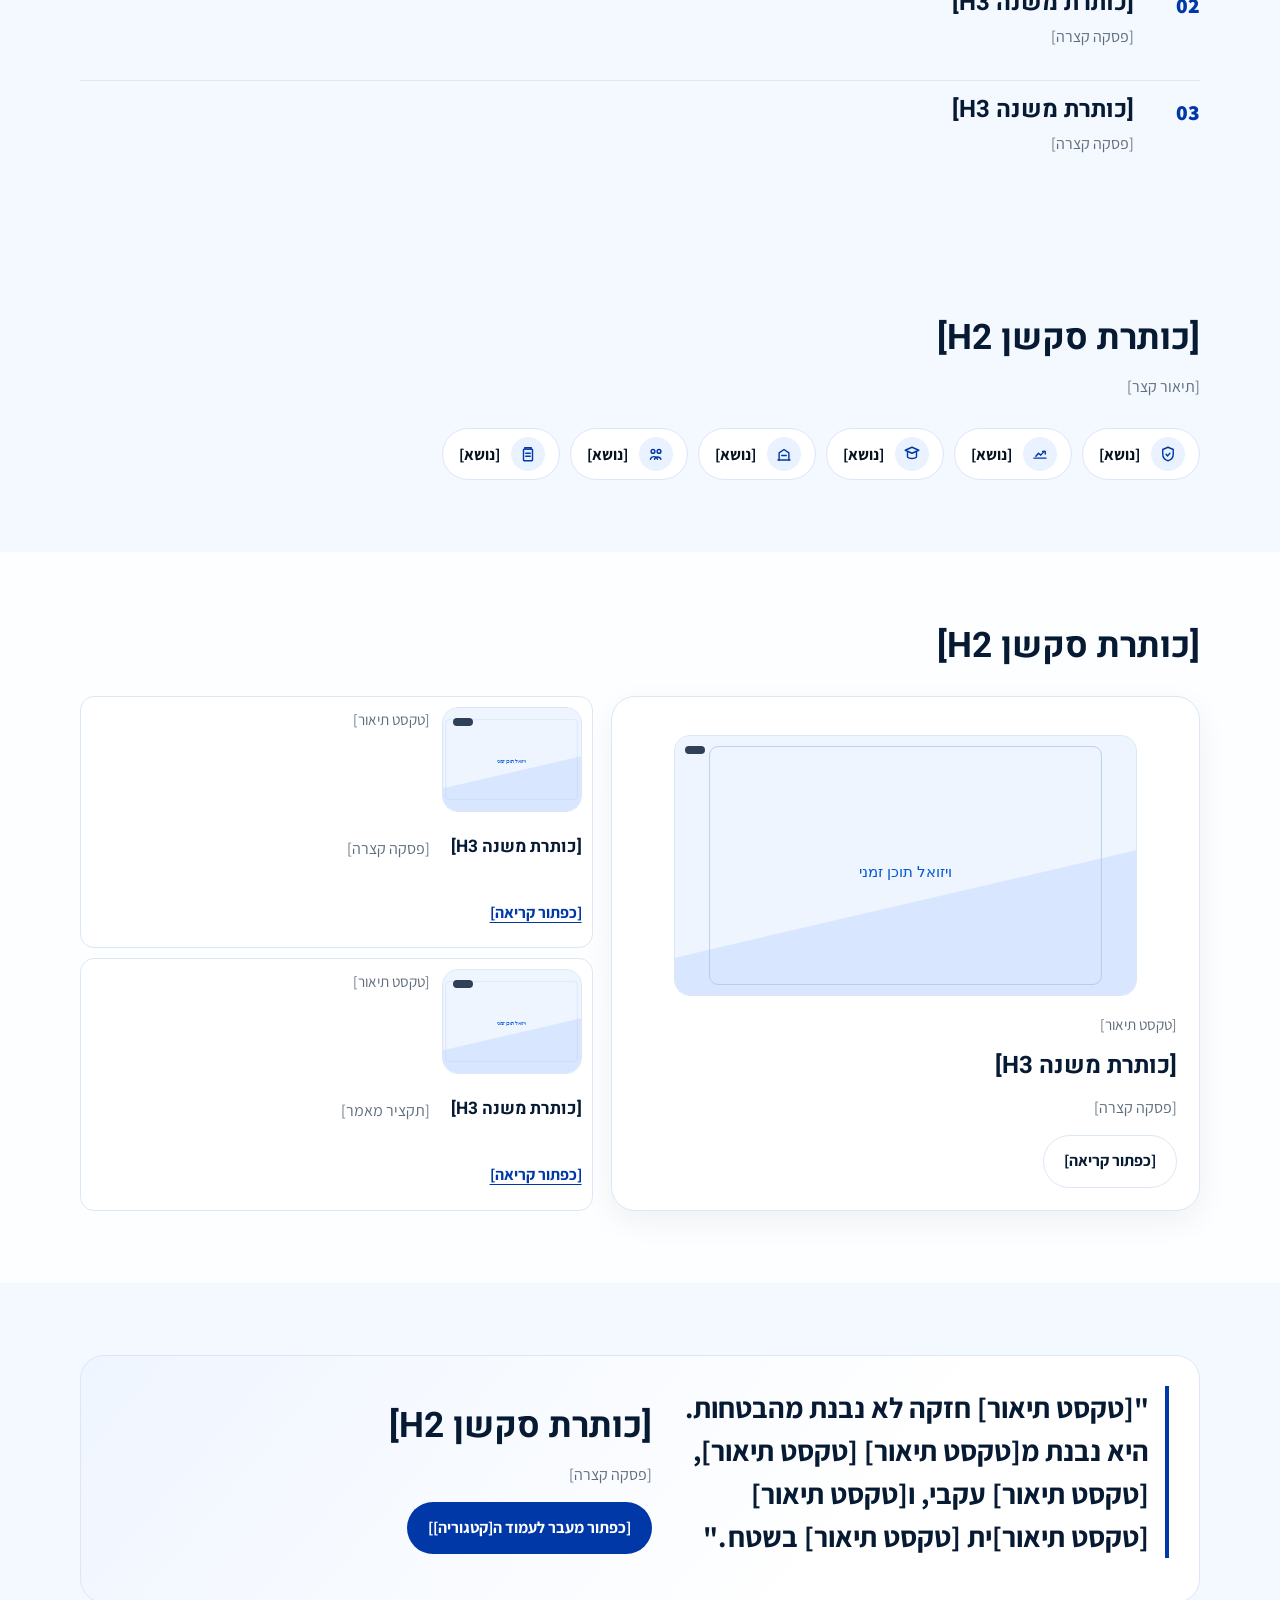
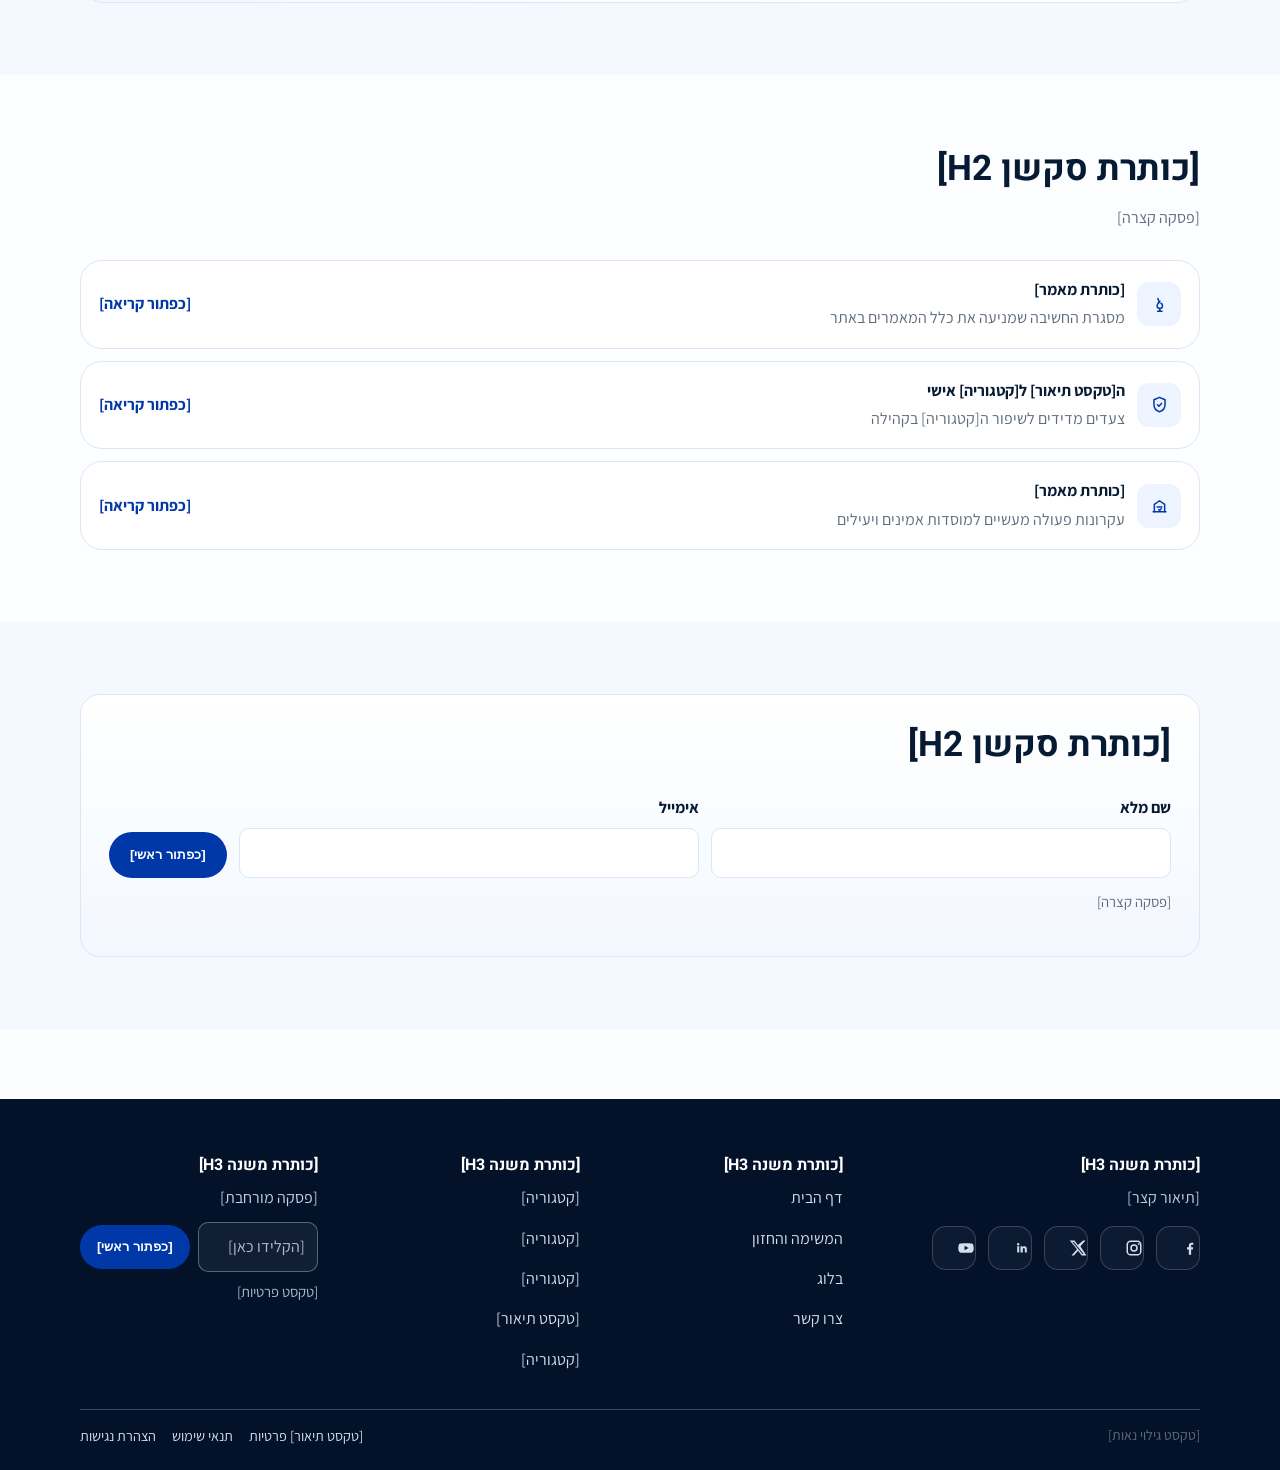
==== commit 90b86041: "Scrub all sensitive content into placeholders" ====
--- a/index.html
+++ b/index.html
@@ -6,7 +6,7 @@
     <title>[כותרת עמוד] | [שם המועמד]</title>
     <meta
       name="description"
-      content="[תיאור מטא לעמוד]"
+      content="[תיאור מטא]"
     />
     <link rel="canonical" href="https://candidate.co.il/" />
     <meta property="og:title" content="[כותרת OG]" />
@@ -34,17 +34,17 @@
         "@graph": [
           {
             "@type": "WebSite",
-            "name": "[שם המועמד]",
+            "name":"[כותרת עמוד]",
             "url": "https://candidate.co.il/"
           },
           {
             "@type": "Person",
-            "name": "[שם המועמד]",
+            "name":"[שם המועמד]",
             "url": "https://candidate.co.il/"
           },
           {
             "@type": "Organization",
-            "name": "[שם הגוף המפרסם]",
+            "name":"[שם המועמד]",
             "url": "https://candidate.co.il/"
           }
         ]
@@ -69,7 +69,7 @@
         </button>
         <nav class="nav" id="site-nav" aria-label="ניווט ראשי">
           <a class="active" href="index.html">דף הבית</a>
-          <a href="mission-vision.html">המשימה וה[קטגוריה]</a>
+          <a href="mission-vision.html">המשימה והחזון</a>
           <a href="blog.html">בלוג</a>
           <a href="contact.html">צרו קשר</a>
         </nav>
@@ -83,11 +83,9 @@
       <section class="hero hero-home">
         <div class="container hero-grid">
           <div class="hero-copy">
-            <p class="eyebrow">[תגית פתיחה]</p>
+            <p class="eyebrow">[תגית]</p>
             <h1>[כותרת ראשית H1]</h1>
-            <p>
-              [פסקת פתיחה]
-            </p>
+            <p>[פסקה קצרה]</p>
             <div class="hero-actions">
               <a class="btn btn-primary" href="blog.html">[טקסט כפתור]</a>
               <a class="btn btn-secondary" href="mission-vision.html"
@@ -95,7 +93,7 @@
               >
             </div>
             <a class="latest-strip" href="articles/article-002.html"
-              >[תגית מאמר אחרון] [כותרת מאמר אחרון] [זמן קריאה]</a
+              >[תגית] [כותרת מאמר] [זמן קריאה]</a
             >
           </div>
         </div>
@@ -105,16 +103,13 @@
         <div class="container">
           <div class="section-head">
             <h2>[כותרת סקשן H2]</h2>
-            <p>[תיאור קצר לסקשן]</p>
+            <p>[תיאור קצר]</p>
           </div>
           <article class="featured-editorial">
             <div class="featured-editorial-copy">
-              <p class="meta">[קטגוריית מאמר] · [זמן קריאה]</p>
-              <h3>[כותרת מאמר נבחר]</h3>
-              <p>
-                [תקציר מאמר]
-                במערכות המדינה.
-              </p>
+              <p class="meta">[טקסט תיאור]</p>
+              <h3>[כותרת משנה H3]</h3>
+              <p>[פסקה קצרה]</p>
               <a class="btn btn-primary" href="articles/article-001.html"
                 >[כפתור קריאה]</a
               >
@@ -124,7 +119,7 @@
             >
               <img
                 src="assets/images/placeholder-editorial.svg"
-                alt="תמונת שער זמנית למאמר נבחר"
+                alt="[תמונה / ויזואל]"
                 loading="lazy"
                 width="1200"
                 height="800"
@@ -138,28 +133,28 @@
         <div class="container">
           <div class="section-head">
             <h2 id="read-path-heading">[כותרת סקשן H2]</h2>
-            <p>[תיאור קצר לסקשן]</p>
+            <p>[תיאור קצר]</p>
           </div>
           <div class="reading-path">
             <a class="path-step" href="articles/article-001.html"
               ><span class="path-num">01</span>
               <div>
                 <h3>[כותרת משנה H3]</h3>
-                <p>[פסקה תיאורית קצרה]</p>
+                <p>[פסקה קצרה]</p>
               </div></a
             >
             <a class="path-step" href="blog.html"
               ><span class="path-num">02</span>
               <div>
                 <h3>[כותרת משנה H3]</h3>
-                <p>[פסקה תיאורית קצרה]</p>
+                <p>[פסקה קצרה]</p>
               </div></a
             >
             <a class="path-step" href="mission-vision.html"
               ><span class="path-num">03</span>
               <div>
                 <h3>[כותרת משנה H3]</h3>
-                <p>[פסקה תיאורית קצרה]</p>
+                <p>[פסקה קצרה]</p>
               </div></a
             >
           </div>
@@ -170,7 +165,7 @@
         <div class="container">
           <div class="section-head">
             <h2>[כותרת סקשן H2]</h2>
-            <p>[תיאור קצר לסקשן]</p>
+            <p>[תיאור קצר]</p>
           </div>
           <div class="topic-strip">
             <a
@@ -258,18 +253,15 @@
               <figure class="media-frame media-lg temp-media">
                 <img
                   src="assets/images/placeholder-editorial.svg"
-                  alt="תמונת מאמר [קטגוריית מאמר]"
+                  alt="[תמונה / ויזואל]"
                   loading="lazy"
                   width="1200"
                   height="800"
                 />
               </figure>
-              <p class="meta">[קטגוריה] · [תאריך] · [זמן קריאה]</p>
-              <h3>[כותרת מאמר]</h3>
-              <p>
-                כדי להחזיר אמון צריך יעד מדיד, שקיפות יזומה, ומנגנון ביצוע שלא
-                נמדד רק בכוונות.
-              </p>
+              <p class="meta">[טקסט תיאור]</p>
+              <h3>[כותרת משנה H3]</h3>
+              <p>[פסקה קצרה]</p>
               <a class="btn btn-secondary" href="articles/article-002.html"
                 >[כפתור קריאה]</a
               >
@@ -279,15 +271,15 @@
                 <figure class="media-frame media-md temp-media">
                   <img
                     src="assets/images/placeholder-editorial.svg"
-                    alt="תמונת מאמר [קטגוריה] אישי"
+                    alt="[תמונה / ויזואל]"
                     loading="lazy"
                     width="1200"
                     height="800"
                   />
                 </figure>
-                <p class="meta">[קטגוריה]</p>
-                <h3>למה [קטגוריה] אישי מתחיל בניהול נכון?</h3>
-                <p>ניהול מקצועי הוא בסיס לתחושת [קטגוריה] ברחוב.</p>
+                <p class="meta">[טקסט תיאור]</p>
+                <h3>[כותרת משנה H3]</h3>
+                <p>[פסקה קצרה]</p>
                 <a class="text-link" href="articles/article-003.html"
                   >[כפתור קריאה]</a
                 >
@@ -296,14 +288,14 @@
                 <figure class="media-frame media-md temp-media">
                   <img
                     src="assets/images/placeholder-editorial.svg"
-                    alt="תמונת מאמר [קטגוריה]"
+                    alt="[תמונה / ויזואל]"
                     loading="lazy"
                     width="1200"
                     height="800"
                   />
                 </figure>
-                <p class="meta">[קטגוריה]</p>
-                <h3>[קטגוריה] חזקה מתחילה בהחלטות אמיצות</h3>
+                <p class="meta">[טקסט תיאור]</p>
+                <h3>[כותרת משנה H3]</h3>
                 <p>[תקציר מאמר]</p>
                 <a
                   class="text-link"
@@ -319,16 +311,13 @@
       <section class="section section-soft">
         <div class="container manifesto-split">
           <p class="manifesto-quote">
-            "מדינה חזקה לא נבנת מהבטחות.
-            <br />היא נבנת מתוכנית ברורה, ביצוע עקבי, ואחריות ציבורית שנמדדת
+            "[טקסט תיאור] חזקה לא נבנת מהבטחות.
+            <br />היא נבנת מ[טקסט תיאור] [טקסט תיאור], [טקסט תיאור] עקבי, ו[טקסט תיאור] [טקסט תיאור]ית [טקסט תיאור]
             בשטח ."
           </p>
           <div>
             <h2>[כותרת סקשן H2]</h2>
-            <p>
-              כל מאמר באתר הוא חלק מתפיסת עולם רחבה יותר: מדינה חזקה, שירות
-              ציבורי נקי, [קטגוריה] אישי ו[קטגוריה] שמשרתת את האזרחים.
-            </p>
+            <p>[פסקה קצרה]</p>
             <a class="btn btn-primary" href="mission-vision.html"
               >[כפתור מעבר לעמוד ה[קטגוריה]]</a
             >
@@ -340,10 +329,7 @@
         <div class="container">
           <div class="section-head">
             <h2>[כותרת סקשן H2]</h2>
-            <p>
-              שלושה מאמרים שמובילים את הקורא מה[קטגוריה] הרחב אל הנושאים המרכזיים שעל
-              סדר היום.
-            </p>
+            <p>[פסקה קצרה]</p>
           </div>
           <ol class="guided-list">
             <li>
@@ -374,7 +360,7 @@
                   </svg>
                 </span>
                 <span class="guided-content">
-                  <strong>התוכנית ל[קטגוריה] אישי</strong>
+                  <strong>ה[טקסט תיאור] ל[קטגוריה] אישי</strong>
                   <span class="guided-text"
                     >צעדים מדידים לשיפור ה[קטגוריה] בקהילה</span
                   >
@@ -407,7 +393,7 @@
 
       <section class="section section-soft">
         <div class="container cta-band newsletter-band">
-          <h2>[כותרת [כפתור הרשמה] לעדכונים]</h2>
+          <h2>[כותרת סקשן H2]</h2>
           <form>
             <div class="form-grid">
               <div>
@@ -419,12 +405,8 @@
                 ><input id="home-email" type="email" required />
               </div>
             </div>
-            <button class="btn btn-primary" type="submit">
-              [כפתור [כפתור הרשמה]]
-            </button>
-            <p class="microcopy">
-              [טקסט פרטיות קצר]
-            </p>
+            <button class="btn btn-primary" type="submit">[כפתור ראשי]</button>
+            <p class="microcopy">[פסקה קצרה]</p>
           </form>
         </div>
       </section>
@@ -434,8 +416,8 @@
       <div class="container">
         <div class="footer-grid">
           <div class="footer-brand footer-column">
-            <h3 class="footer-title">[שם המועמד]</h3>
-            <p class="footer-description">[תיאור קצר על המועמד / הקמפיין]</p>
+            <h3 class="footer-title">[כותרת משנה H3]</h3>
+            <p class="footer-description">[תיאור קצר]</p>
             <div class="footer-socials" aria-label="רשתות חברתיות">
               <a class="footer-social-link" href="#" aria-label="פייסבוק"><svg class="footer-social-icon" aria-hidden="true" viewBox="0 0 24 24" width="18" height="18"><path fill="currentColor" d="M13.5 21v-7.1h2.4l.36-2.9H13.5V9.16c0-.84.23-1.41 1.44-1.41h1.54V5.16c-.75-.08-1.5-.12-2.25-.12-2.23 0-3.76 1.36-3.76 3.87V11H8v2.9h2.47V21z"></path></svg></a>
               <a class="footer-social-link" href="#" aria-label="אינסטגרם"><svg class="footer-social-icon" aria-hidden="true" viewBox="0 0 24 24" width="18" height="18"><path fill="currentColor" d="M7.5 2h9A5.5 5.5 0 0 1 22 7.5v9a5.5 5.5 0 0 1-5.5 5.5h-9A5.5 5.5 0 0 1 2 16.5v-9A5.5 5.5 0 0 1 7.5 2m0 2A3.5 3.5 0 0 0 4 7.5v9A3.5 3.5 0 0 0 7.5 20h9a3.5 3.5 0 0 0 3.5-3.5v-9A3.5 3.5 0 0 0 16.5 4zm10.75 1.5a1.25 1.25 0 1 1-1.25 1.25 1.25 1.25 0 0 1 1.25-1.25M12 7a5 5 0 1 1-5 5 5 5 0 0 1 5-5m0 2a3 3 0 1 0 3 3 3 3 0 0 0-3-3"></path></svg></a>
@@ -445,39 +427,39 @@
             </div>
           </div>
           <div class="footer-column">
-            <h3 class="footer-title">ניווט</h3>
+            <h3 class="footer-title">[כותרת משנה H3]</h3>
             <div class="footer-links">
               <a href="index.html">דף הבית</a>
-              <a href="mission-vision.html">המשימה וה[קטגוריה]</a>
+              <a href="mission-vision.html">המשימה והחזון</a>
               <a href="blog.html">בלוג</a>
               <a href="contact.html">צרו קשר</a>
             </div>
           </div>
           <div class="footer-column">
-            <h3 class="footer-title">נושאים</h3>
+            <h3 class="footer-title">[כותרת משנה H3]</h3>
             <div class="footer-links">
-              <a href="blog.html#categories">[קטגוריית מאמר]</a>
               <a href="blog.html#categories">[קטגוריה]</a>
               <a href="blog.html#categories">[קטגוריה]</a>
-              <a href="blog.html#categories">חינוך</a>
-              <a href="blog.html#categories">[קטגוריית מאמר]</a>
+              <a href="blog.html#categories">[קטגוריה]</a>
+              <a href="blog.html#categories">[טקסט תיאור]</a>
+              <a href="blog.html#categories">[קטגוריה]</a>
             </div>
           </div>
           <div class="footer-column footer-newsletter">
-            <h3 class="footer-title">[כותרת [כפתור הרשמה] לעדכונים]</h3>
-            <p>[טקסט תיאור מורחב]</p>
+            <h3 class="footer-title">[כותרת משנה H3]</h3>
+            <p>[פסקה מורחבת]</p>
             <form class="footer-newsletter-form" action="#">
               <label class="sr-only" for="footer-email-index">אימייל</label>
               <input id="footer-email-index" type="email" placeholder="[הקלידו כאן]" required />
-              <button class="btn btn-primary" type="submit">[כפתור הרשמה]</button>
+              <button class="btn btn-primary" type="submit">[כפתור ראשי]</button>
             </form>
-            <p class="microcopy">[טקסט פרטיות קצר]</p>
+            <p class="microcopy">[טקסט פרטיות]</p>
           </div>
         </div>
         <div class="footer-bottom">
-          <p class="legal">[טקסט גילוי נאות / פרסום מטעם הגוף המפרסם]</p>
+          <p class="legal">[טקסט גילוי נאות]</p>
           <div class="footer-legal-links">
-            <a href="privacy-policy.html">מדיניות פרטיות</a>
+            <a href="privacy-policy.html">[טקסט תיאור] פרטיות</a>
             <a href="terms.html">תנאי שימוש</a>
             <a href="accessibility.html">הצהרת נגישות</a>
           </div>
--- a/css/styles.css
+++ b/css/styles.css
@@ -520,7 +520,7 @@
 }
 
 .temp-media::after {
-  content: "תמונה זמנית";
+  content: "";
   position: absolute;
   top: 10px;
   left: 10px;
@@ -1873,7 +1873,7 @@
 }
 
 .related-articles::before {
-  content: "קריאה משלימה";
+  content: "";
   display: inline-block;
   margin-bottom: 8px;
   color: var(--muted);
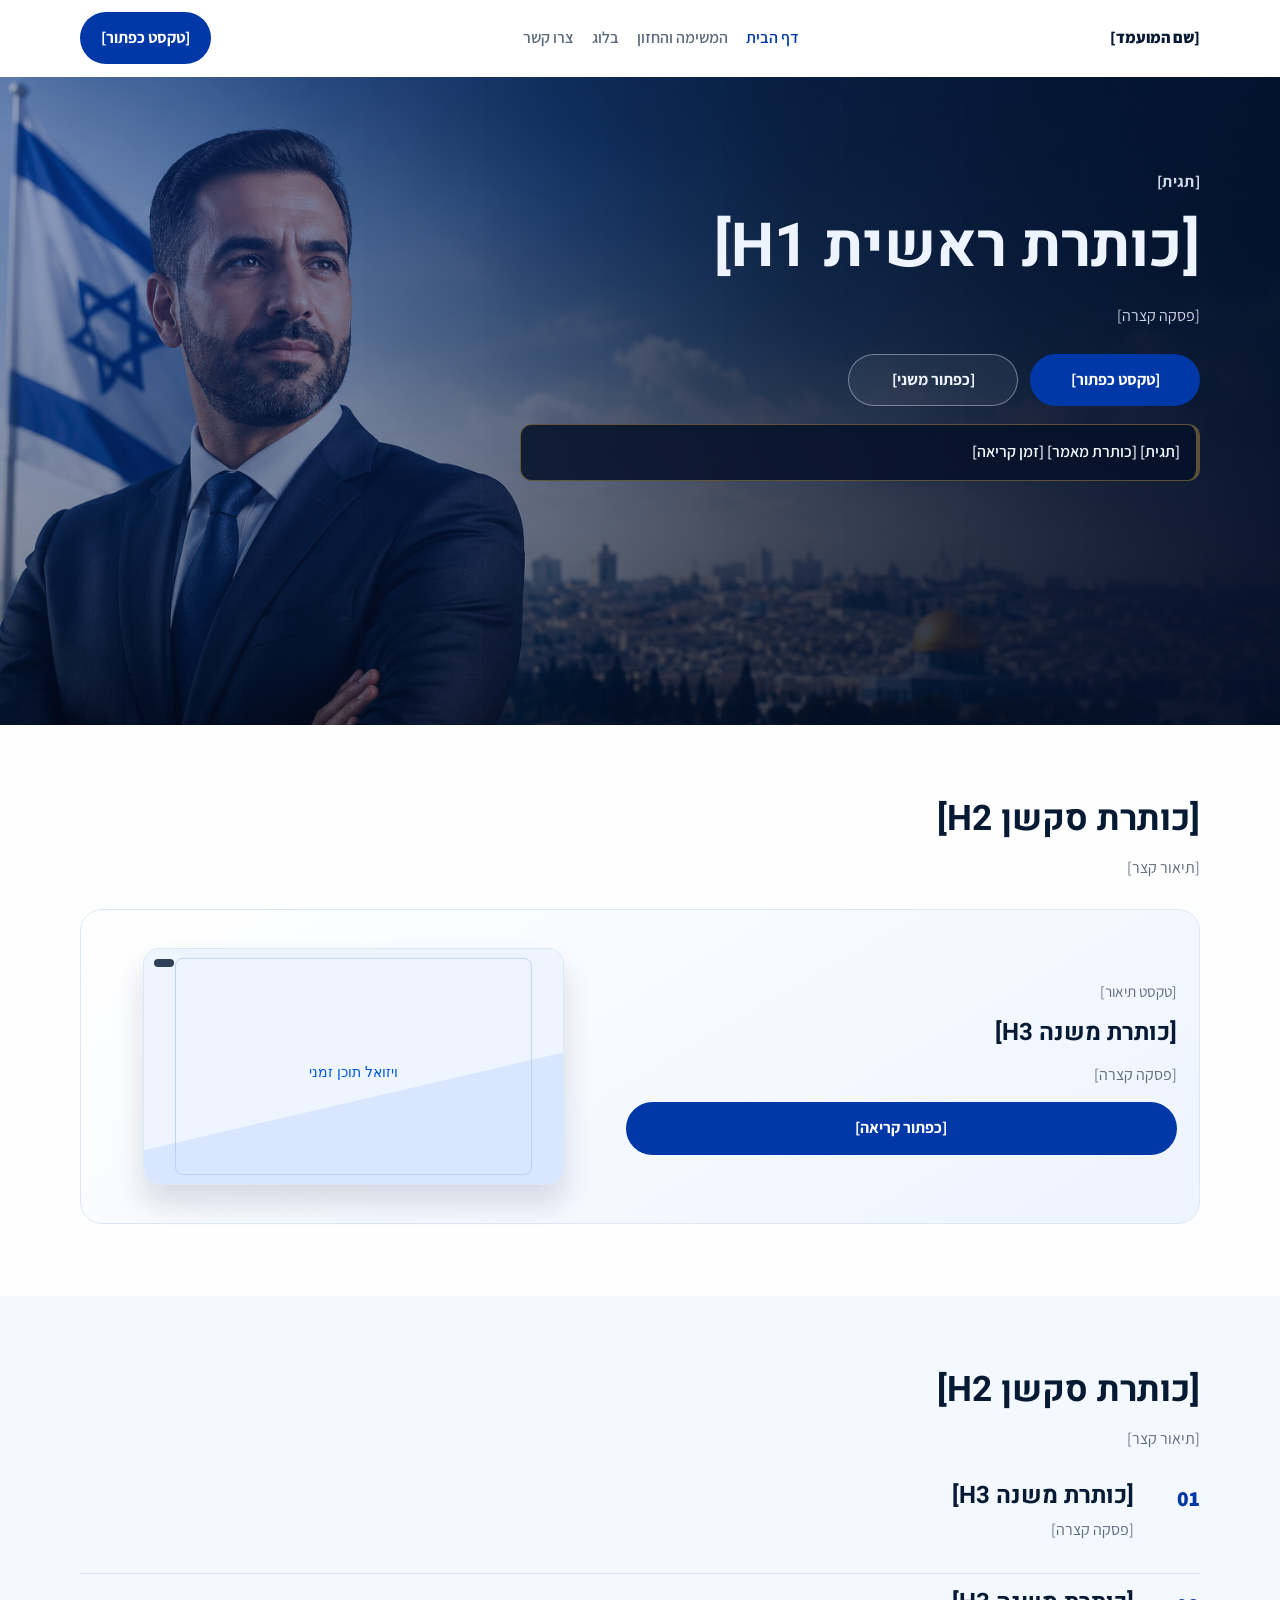
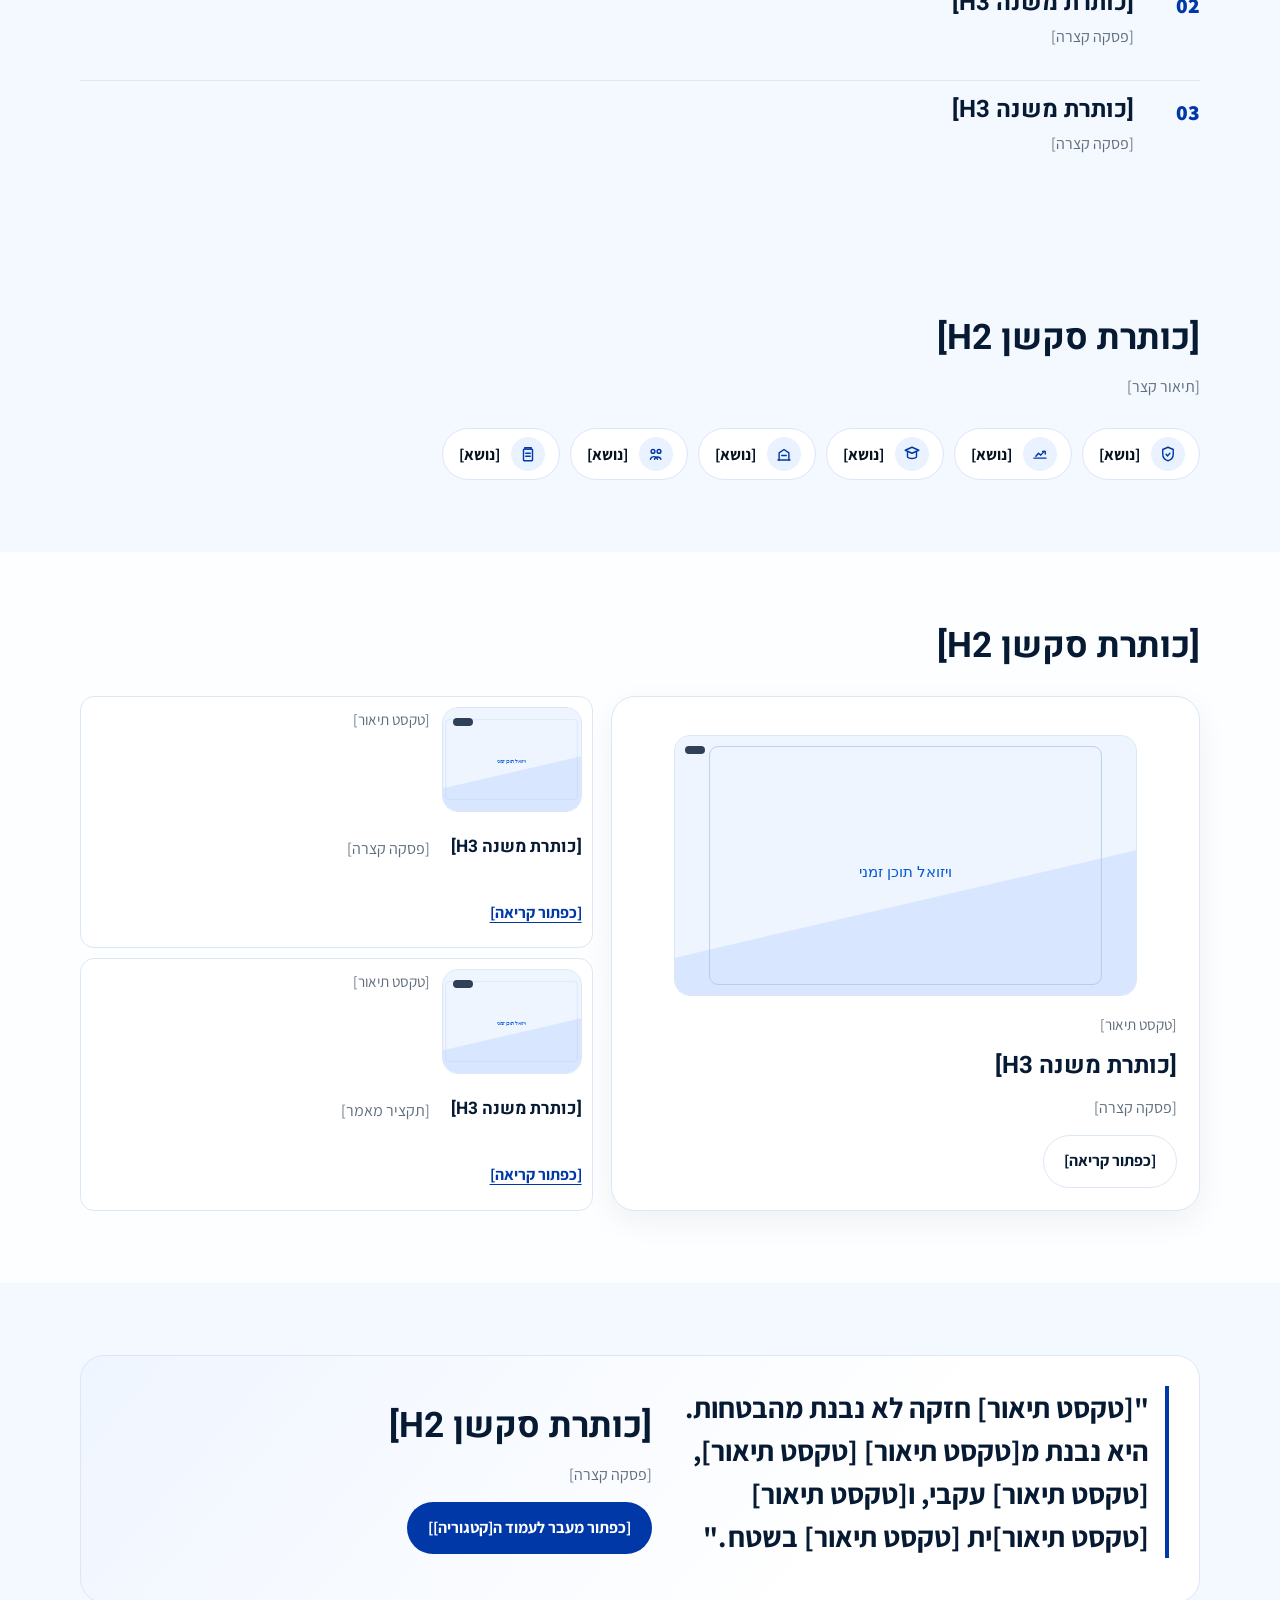
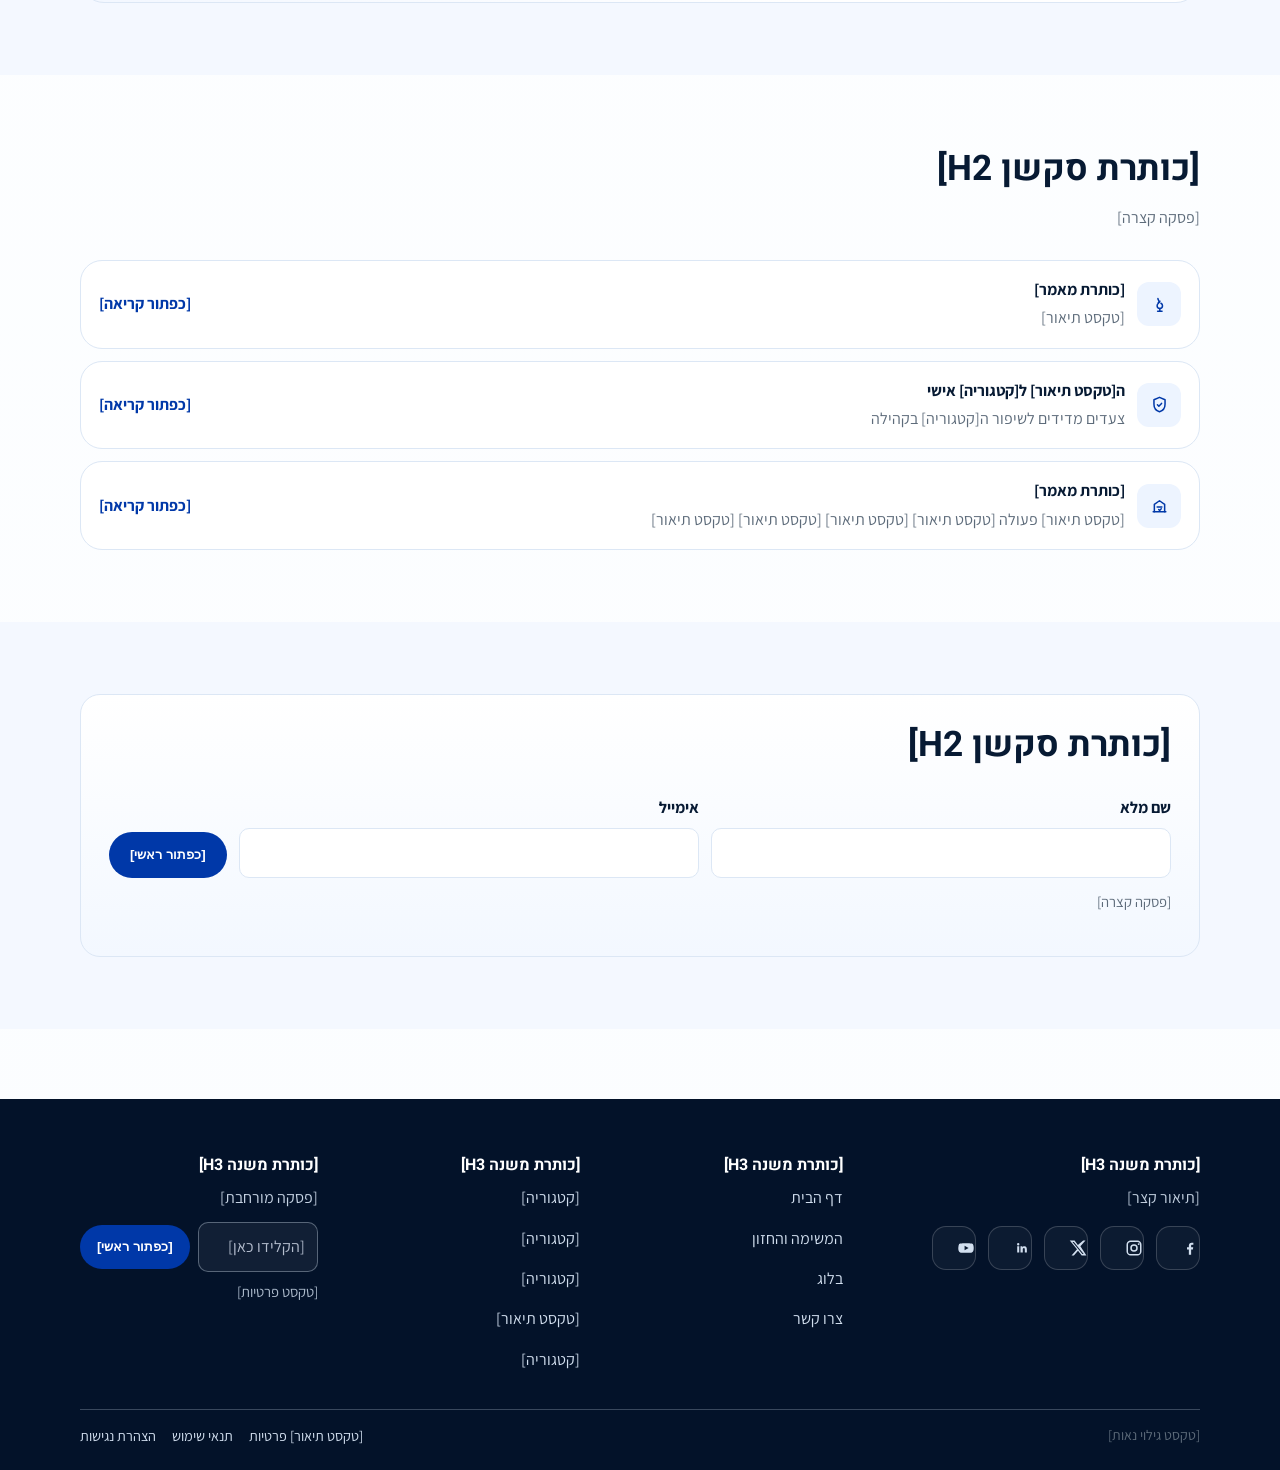
==== commit b2596858: "Remove all remaining sensitive content" ====
--- a/index.html
+++ b/index.html
@@ -345,7 +345,7 @@
                 <span class="guided-content">
                   <strong>[כותרת מאמר]</strong>
                   <span class="guided-text"
-                    >מסגרת החשיבה שמניעה את כלל המאמרים באתר</span
+                    >[טקסט תיאור]</span
                   >
                 </span>
                 <span class="guided-cta">[כפתור קריאה]</span>
@@ -381,7 +381,7 @@
                 <span class="guided-content">
                   <strong>[כותרת מאמר]</strong>
                   <span class="guided-text"
-                    >עקרונות פעולה מעשיים למוסדות אמינים ויעילים</span
+                    >[טקסט תיאור] פעולה [טקסט תיאור] [טקסט תיאור] [טקסט תיאור] [טקסט תיאור]</span
                   >
                 </span>
                 <span class="guided-cta">[כפתור קריאה]</span>
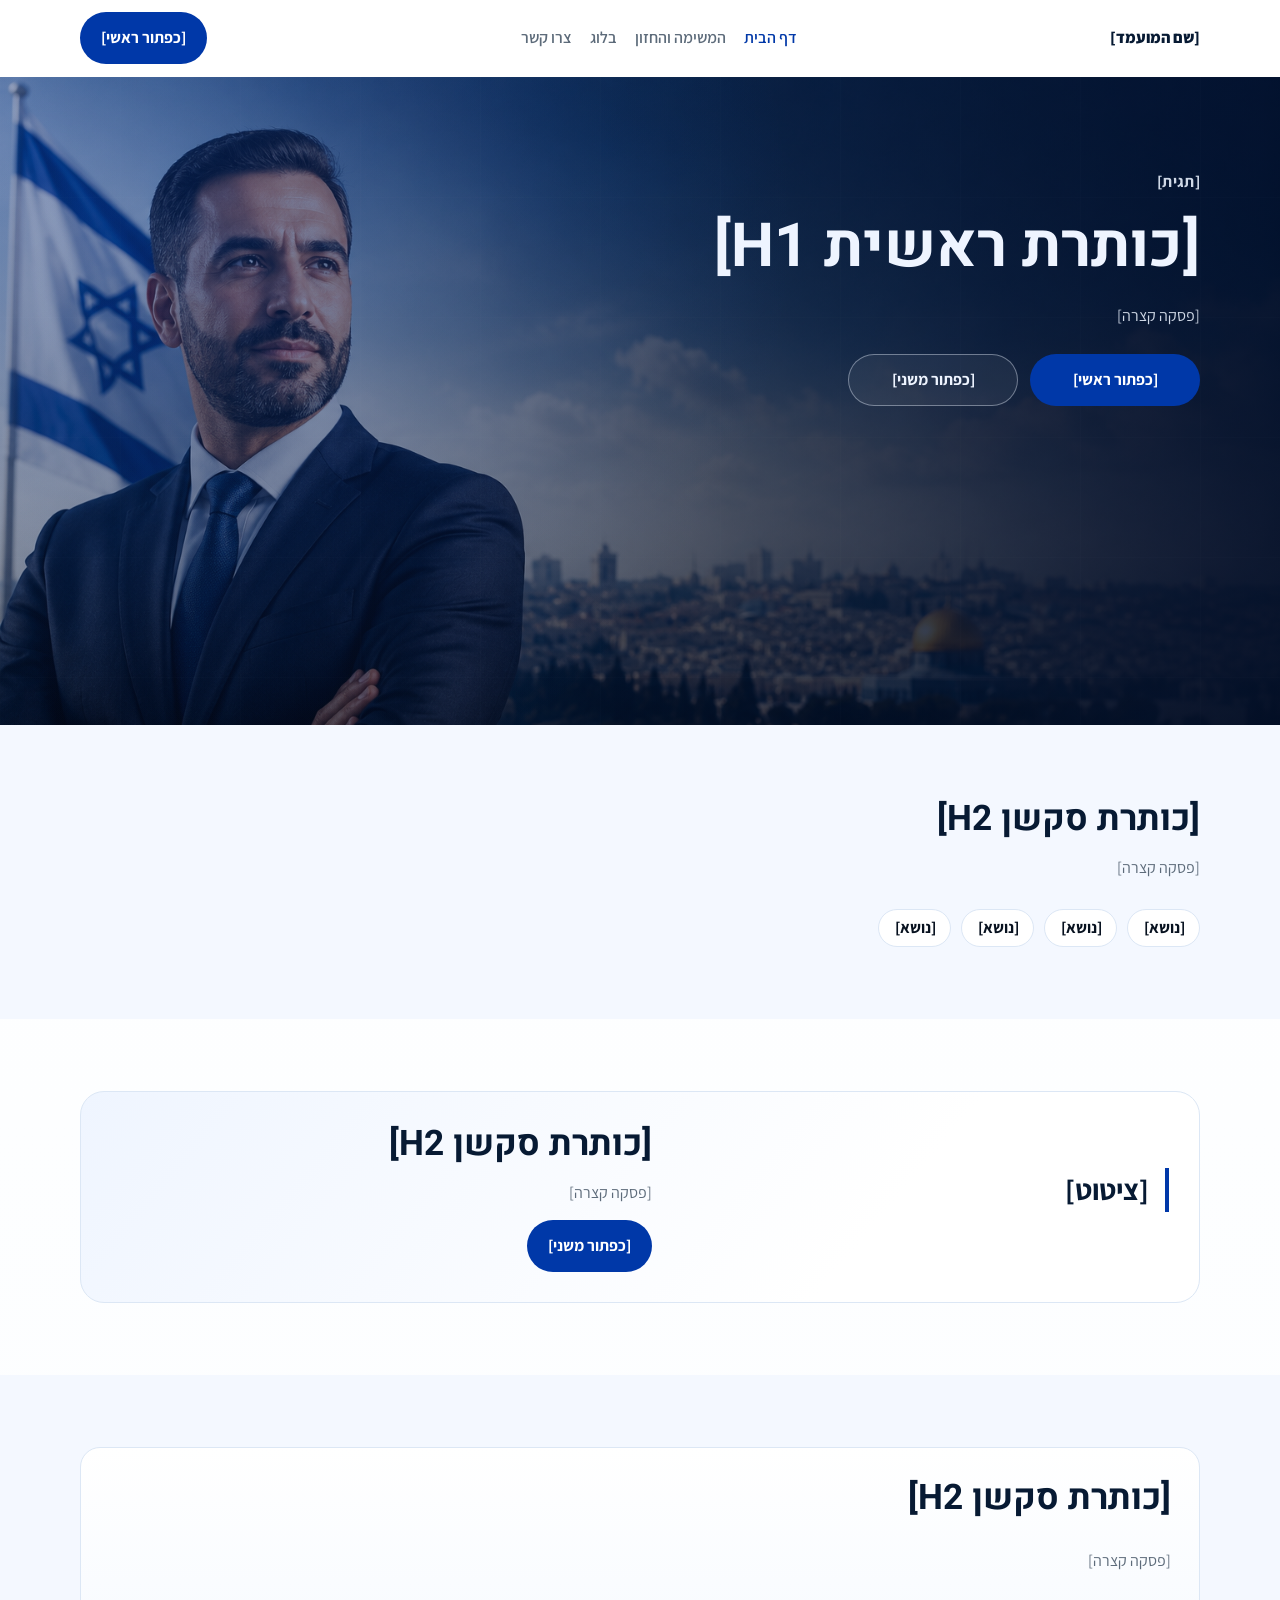
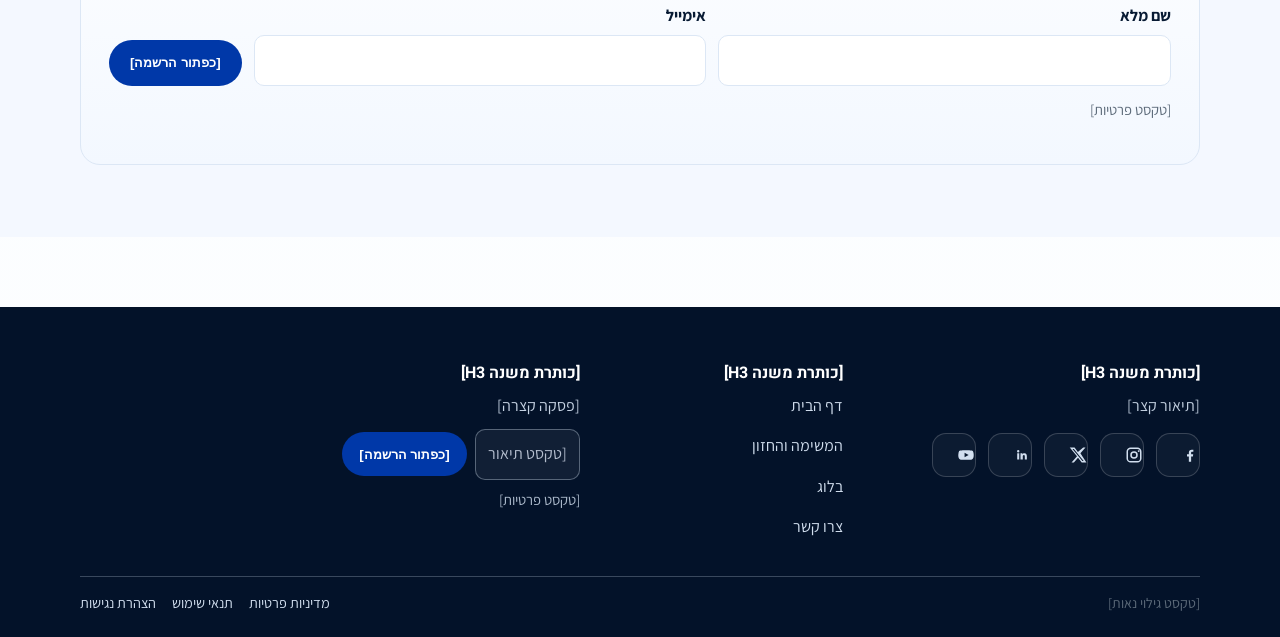
==== commit 813e8a29: "Remove article pages and article references" ====
--- a/index.html
+++ b/index.html
@@ -4,23 +4,16 @@
     <meta charset="UTF-8" />
     <meta name="viewport" content="width=device-width, initial-scale=1.0" />
     <title>[כותרת עמוד] | [שם המועמד]</title>
-    <meta
-      name="description"
-      content="[תיאור מטא]"
-    />
+    <meta name="description" content="[תיאור מטא]" />
     <link rel="canonical" href="https://candidate.co.il/" />
     <meta property="og:title" content="[כותרת OG]" />
-    <meta
-      property="og:description"
-      content="[תיאור OG]"
-    />
-    <meta
-      property="og:image"
-      content="https://candidate.co.il/assets/images/og-home.jpg"
-    />
+    <meta property="og:description" content="[תיאור OG]" />
+    <meta property="og:image" content="https://candidate.co.il/assets/images/og-home.jpg" />
     <meta property="og:type" content="website" />
     <meta property="og:url" content="https://candidate.co.il/" />
     <meta name="twitter:card" content="summary_large_image" />
+    <meta name="twitter:title" content="[כותרת OG]" />
+    <meta name="twitter:description" content="[תיאור OG]" />
     <link rel="preconnect" href="https://fonts.googleapis.com" />
     <link rel="preconnect" href="https://fonts.gstatic.com" crossorigin />
     <link
@@ -34,17 +27,13 @@
         "@graph": [
           {
             "@type": "WebSite",
-            "name":"[כותרת עמוד]",
-            "url": "https://candidate.co.il/"
-          },
-          {
-            "@type": "Person",
-            "name":"[שם המועמד]",
+            "name": "[שם המועמד]",
+            "description": "[תיאור מטא]",
             "url": "https://candidate.co.il/"
           },
           {
             "@type": "Organization",
-            "name":"[שם המועמד]",
+            "name": "[שם הגוף המפרסם]",
             "url": "https://candidate.co.il/"
           }
         ]
@@ -55,12 +44,7 @@
     <header class="site-header">
       <div class="container header-wrap">
         <a class="brand" href="index.html">[שם המועמד]</a>
-        <button
-          class="menu-toggle"
-          aria-label="פתח תפריט"
-          aria-expanded="false"
-          aria-controls="site-nav"
-        >
+        <button class="menu-toggle" aria-label="פתח תפריט" aria-expanded="false" aria-controls="site-nav">
           <span class="menu-toggle-icon" aria-hidden="true">
             <span class="menu-line"></span>
             <span class="menu-line"></span>
@@ -73,9 +57,7 @@
           <a href="blog.html">בלוג</a>
           <a href="contact.html">צרו קשר</a>
         </nav>
-        <a class="btn btn-primary desktop-only" href="blog.html"
-          >[טקסט כפתור]</a
-        >
+        <a class="btn btn-primary desktop-only" href="blog.html">[כפתור ראשי]</a>
       </div>
     </header>
 
@@ -87,76 +69,9 @@
             <h1>[כותרת ראשית H1]</h1>
             <p>[פסקה קצרה]</p>
             <div class="hero-actions">
-              <a class="btn btn-primary" href="blog.html">[טקסט כפתור]</a>
-              <a class="btn btn-secondary" href="mission-vision.html"
-                >[כפתור משני]</a
-              >
+              <a class="btn btn-primary" href="blog.html">[כפתור ראשי]</a>
+              <a class="btn btn-secondary" href="mission-vision.html">[כפתור משני]</a>
             </div>
-            <a class="latest-strip" href="articles/article-002.html"
-              >[תגית] [כותרת מאמר] [זמן קריאה]</a
-            >
-          </div>
-        </div>
-      </section>
-
-      <section class="section" id="featured">
-        <div class="container">
-          <div class="section-head">
-            <h2>[כותרת סקשן H2]</h2>
-            <p>[תיאור קצר]</p>
-          </div>
-          <article class="featured-editorial">
-            <div class="featured-editorial-copy">
-              <p class="meta">[טקסט תיאור]</p>
-              <h3>[כותרת משנה H3]</h3>
-              <p>[פסקה קצרה]</p>
-              <a class="btn btn-primary" href="articles/article-001.html"
-                >[כפתור קריאה]</a
-              >
-            </div>
-            <figure
-              class="media-frame media-lg temp-media featured-editorial-media"
-            >
-              <img
-                src="assets/images/placeholder-editorial.svg"
-                alt="[תמונה / ויזואל]"
-                loading="lazy"
-                width="1200"
-                height="800"
-              />
-            </figure>
-          </article>
-        </div>
-      </section>
-
-      <section class="section section-soft" aria-labelledby="read-path-heading">
-        <div class="container">
-          <div class="section-head">
-            <h2 id="read-path-heading">[כותרת סקשן H2]</h2>
-            <p>[תיאור קצר]</p>
-          </div>
-          <div class="reading-path">
-            <a class="path-step" href="articles/article-001.html"
-              ><span class="path-num">01</span>
-              <div>
-                <h3>[כותרת משנה H3]</h3>
-                <p>[פסקה קצרה]</p>
-              </div></a
-            >
-            <a class="path-step" href="blog.html"
-              ><span class="path-num">02</span>
-              <div>
-                <h3>[כותרת משנה H3]</h3>
-                <p>[פסקה קצרה]</p>
-              </div></a
-            >
-            <a class="path-step" href="mission-vision.html"
-              ><span class="path-num">03</span>
-              <div>
-                <h3>[כותרת משנה H3]</h3>
-                <p>[פסקה קצרה]</p>
-              </div></a
-            >
           </div>
         </div>
       </section>
@@ -165,248 +80,43 @@
         <div class="container">
           <div class="section-head">
             <h2>[כותרת סקשן H2]</h2>
-            <p>[תיאור קצר]</p>
+            <p>[פסקה קצרה]</p>
           </div>
           <div class="topic-strip">
-            <a
-              class="topic-chip"
-              href="blog.html#category-%D7%91%D7%99%D7%98%D7%97%D7%95%D7%9F"
-              ><span class="topic-chip-icon" aria-hidden="true">
-                <svg viewBox="0 0 24 24" focusable="false">
-                  <path d="M12 3l7 3v6c0 4.4-2.9 7.8-7 9-4.1-1.2-7-4.6-7-9V6l7-3z" />
-                  <path d="M9.5 12.5l2 2 3-3.5" />
-                </svg>
-              </span>
-              <span>[נושא]</span></a
-            >
-            <a
-              class="topic-chip"
-              href="blog.html#category-%D7%9B%D7%9C%D7%9B%D7%9C%D7%94"
-              ><span class="topic-chip-icon" aria-hidden="true">
-                <svg viewBox="0 0 24 24" focusable="false">
-                  <path d="M4 17.5h16" />
-                  <path d="M6.5 15l3.5-4 3 2.5 4.5-5" />
-                  <path d="M15.5 8.5H19V12" />
-                </svg>
-              </span>
-              <span>[נושא]</span></a
-            >
-            <a
-              class="topic-chip"
-              href="blog.html#category-%D7%97%D7%99%D7%A0%D7%95%D7%9A"
-              ><span class="topic-chip-icon" aria-hidden="true">
-                <svg viewBox="0 0 24 24" focusable="false">
-                  <path d="M3 7l9-4 9 4-9 4-9-4z" />
-                  <path d="M6 10v5.5c0 .8 2.7 2.5 6 2.5s6-1.7 6-2.5V10" />
-                </svg>
-              </span>
-              <span>[נושא]</span></a
-            >
-            <a
-              class="topic-chip"
-              href="blog.html#category-%D7%A9%D7%99%D7%A8%D7%95%D7%AA%20%D7%A6%D7%99%D7%91%D7%95%D7%A8%D7%99"
-              ><span class="topic-chip-icon" aria-hidden="true">
-                <svg viewBox="0 0 24 24" focusable="false">
-                  <path d="M4 20h16" />
-                  <path d="M5.5 20V10.5L12 6l6.5 4.5V20" />
-                  <path d="M9 14h6" />
-                </svg>
-              </span>
-              <span>[נושא]</span></a
-            >
-            <a
-              class="topic-chip"
-              href="blog.html#category-%D7%97%D7%96%D7%95%D7%9F%20%D7%95%D7%9E%D7%93%D7%99%D7%A0%D7%99%D7%95%D7%AA"
-              ><span class="topic-chip-icon" aria-hidden="true">
-                <svg viewBox="0 0 24 24" focusable="false">
-                  <path d="M8 11a2.5 2.5 0 100-5 2.5 2.5 0 000 5z" />
-                  <path d="M16 11a2.5 2.5 0 100-5 2.5 2.5 0 000 5z" />
-                  <path d="M4.5 19c.7-2.2 2.4-3.5 4.8-3.5S13.4 16.8 14 19" />
-                  <path d="M10 19c.6-1.9 2.2-3 4.2-3 2.1 0 3.7 1.1 4.3 3" />
-                </svg>
-              </span>
-              <span>[נושא]</span></a
-            >
-            <a
-              class="topic-chip"
-              href="blog.html#category-%D7%97%D7%96%D7%95%D7%9F%20%D7%95%D7%9E%D7%93%D7%99%D7%A0%D7%99%D7%95%D7%AA"
-              ><span class="topic-chip-icon" aria-hidden="true">
-                <svg viewBox="0 0 24 24" focusable="false">
-                  <path d="M8 3.5h8" />
-                  <path d="M8 3.5v2h8v-2" />
-                  <path d="M7 5.5h10a1 1 0 011 1V20a1 1 0 01-1 1H7a1 1 0 01-1-1V6.5a1 1 0 011-1z" />
-                  <path d="M9 11h6" />
-                  <path d="M9 15h6" />
-                </svg>
-              </span>
-              <span>[נושא]</span></a
-            >
+            <span class="topic-chip">[נושא]</span>
+            <span class="topic-chip">[נושא]</span>
+            <span class="topic-chip">[נושא]</span>
+            <span class="topic-chip">[נושא]</span>
           </div>
         </div>
       </section>
 
       <section class="section">
-        <div class="container">
-          <div class="section-head"><h2>[כותרת סקשן H2]</h2></div>
-          <div class="editorial-grid editorial-grid-home">
-            <article class="article-spotlight">
-              <figure class="media-frame media-lg temp-media">
-                <img
-                  src="assets/images/placeholder-editorial.svg"
-                  alt="[תמונה / ויזואל]"
-                  loading="lazy"
-                  width="1200"
-                  height="800"
-                />
-              </figure>
-              <p class="meta">[טקסט תיאור]</p>
-              <h3>[כותרת משנה H3]</h3>
-              <p>[פסקה קצרה]</p>
-              <a class="btn btn-secondary" href="articles/article-002.html"
-                >[כפתור קריאה]</a
-              >
-            </article>
-            <div class="mini-articles">
-              <article class="article-slim">
-                <figure class="media-frame media-md temp-media">
-                  <img
-                    src="assets/images/placeholder-editorial.svg"
-                    alt="[תמונה / ויזואל]"
-                    loading="lazy"
-                    width="1200"
-                    height="800"
-                  />
-                </figure>
-                <p class="meta">[טקסט תיאור]</p>
-                <h3>[כותרת משנה H3]</h3>
-                <p>[פסקה קצרה]</p>
-                <a class="text-link" href="articles/article-003.html"
-                  >[כפתור קריאה]</a
-                >
-              </article>
-              <article class="article-slim">
-                <figure class="media-frame media-md temp-media">
-                  <img
-                    src="assets/images/placeholder-editorial.svg"
-                    alt="[תמונה / ויזואל]"
-                    loading="lazy"
-                    width="1200"
-                    height="800"
-                  />
-                </figure>
-                <p class="meta">[טקסט תיאור]</p>
-                <h3>[כותרת משנה H3]</h3>
-                <p>[תקציר מאמר]</p>
-                <a
-                  class="text-link"
-                  href="blog.html#category-%D7%9B%D7%9C%D7%9B%D7%9C%D7%94"
-                  >[כפתור קריאה]</a
-                >
-              </article>
-            </div>
-          </div>
-        </div>
-      </section>
-
-      <section class="section section-soft">
         <div class="container manifesto-split">
-          <p class="manifesto-quote">
-            "[טקסט תיאור] חזקה לא נבנת מהבטחות.
-            <br />היא נבנת מ[טקסט תיאור] [טקסט תיאור], [טקסט תיאור] עקבי, ו[טקסט תיאור] [טקסט תיאור]ית [טקסט תיאור]
-            בשטח ."
-          </p>
+          <p class="manifesto-quote">[ציטוט]</p>
           <div>
             <h2>[כותרת סקשן H2]</h2>
             <p>[פסקה קצרה]</p>
-            <a class="btn btn-primary" href="mission-vision.html"
-              >[כפתור מעבר לעמוד ה[קטגוריה]]</a
-            >
+            <a class="btn btn-primary" href="mission-vision.html">[כפתור משני]</a>
           </div>
-        </div>
-      </section>
-
-      <section class="section">
-        <div class="container">
-          <div class="section-head">
-            <h2>[כותרת סקשן H2]</h2>
-            <p>[פסקה קצרה]</p>
-          </div>
-          <ol class="guided-list">
-            <li>
-              <a href="articles/article-001.html">
-                <span class="guided-icon" aria-hidden="true">
-                  <svg viewBox="0 0 24 24" focusable="false">
-                    <path d="M10 4.5c0 1.8 1.4 2.4 1.4 4.1 0 .9-.5 1.6-1.1 2.2-.8.7-1.3 1.7-1.3 2.8 0 1.9 1.5 3.4 3.4 3.4s3.4-1.5 3.4-3.4c0-1.4-.8-2.5-2-3.2" />
-                    <path d="M12.4 17v3.5" />
-                    <path d="M9.6 20.5h5.6" />
-                    <path d="M10.4 9.9c.8-.3 1.7-.9 2.1-2" />
-                  </svg>
-                </span>
-                <span class="guided-content">
-                  <strong>[כותרת מאמר]</strong>
-                  <span class="guided-text"
-                    >[טקסט תיאור]</span
-                  >
-                </span>
-                <span class="guided-cta">[כפתור קריאה]</span>
-              </a>
-            </li>
-            <li>
-              <a href="articles/article-003.html">
-                <span class="guided-icon" aria-hidden="true">
-                  <svg viewBox="0 0 24 24" focusable="false">
-                    <path d="M12 3l7 3v5.8c0 4.6-3 8.3-7 9.4-4-1.1-7-4.8-7-9.4V6l7-3z" />
-                    <path d="M9.4 12.4l1.8 1.8 3.4-3.6" />
-                  </svg>
-                </span>
-                <span class="guided-content">
-                  <strong>ה[טקסט תיאור] ל[קטגוריה] אישי</strong>
-                  <span class="guided-text"
-                    >צעדים מדידים לשיפור ה[קטגוריה] בקהילה</span
-                  >
-                </span>
-                <span class="guided-cta">[כפתור קריאה]</span>
-              </a>
-            </li>
-            <li>
-              <a href="articles/article-002.html">
-                <span class="guided-icon" aria-hidden="true">
-                  <svg viewBox="0 0 24 24" focusable="false">
-                    <path d="M4 20h16" />
-                    <path d="M5.5 20V10.5L12 6l6.5 4.5V20" />
-                    <path d="M9 14h6" />
-                    <path d="M11 17l1.2 1.2 2-2" />
-                  </svg>
-                </span>
-                <span class="guided-content">
-                  <strong>[כותרת מאמר]</strong>
-                  <span class="guided-text"
-                    >[טקסט תיאור] פעולה [טקסט תיאור] [טקסט תיאור] [טקסט תיאור] [טקסט תיאור]</span
-                  >
-                </span>
-                <span class="guided-cta">[כפתור קריאה]</span>
-              </a>
-            </li>
-          </ol>
         </div>
       </section>
 
       <section class="section section-soft">
         <div class="container cta-band newsletter-band">
           <h2>[כותרת סקשן H2]</h2>
+          <p>[פסקה קצרה]</p>
           <form>
             <div class="form-grid">
               <div>
-                <label for="home-name">שם מלא</label
-                ><input id="home-name" required />
+                <label for="home-name">שם מלא</label><input id="home-name" required />
               </div>
               <div>
-                <label for="home-email">אימייל</label
-                ><input id="home-email" type="email" required />
+                <label for="home-email">אימייל</label><input id="home-email" type="email" required />
               </div>
             </div>
-            <button class="btn btn-primary" type="submit">[כפתור ראשי]</button>
-            <p class="microcopy">[פסקה קצרה]</p>
+            <button class="btn btn-primary" type="submit">[כפתור הרשמה]</button>
+            <p class="microcopy">[טקסט פרטיות]</p>
           </form>
         </div>
       </section>
@@ -435,23 +145,13 @@
               <a href="contact.html">צרו קשר</a>
             </div>
           </div>
-          <div class="footer-column">
-            <h3 class="footer-title">[כותרת משנה H3]</h3>
-            <div class="footer-links">
-              <a href="blog.html#categories">[קטגוריה]</a>
-              <a href="blog.html#categories">[קטגוריה]</a>
-              <a href="blog.html#categories">[קטגוריה]</a>
-              <a href="blog.html#categories">[טקסט תיאור]</a>
-              <a href="blog.html#categories">[קטגוריה]</a>
-            </div>
-          </div>
           <div class="footer-column footer-newsletter">
             <h3 class="footer-title">[כותרת משנה H3]</h3>
-            <p>[פסקה מורחבת]</p>
+            <p>[פסקה קצרה]</p>
             <form class="footer-newsletter-form" action="#">
               <label class="sr-only" for="footer-email-index">אימייל</label>
-              <input id="footer-email-index" type="email" placeholder="[הקלידו כאן]" required />
-              <button class="btn btn-primary" type="submit">[כפתור ראשי]</button>
+              <input id="footer-email-index" type="email" placeholder="[טקסט תיאור]" required />
+              <button class="btn btn-primary" type="submit">[כפתור הרשמה]</button>
             </form>
             <p class="microcopy">[טקסט פרטיות]</p>
           </div>
@@ -459,7 +159,7 @@
         <div class="footer-bottom">
           <p class="legal">[טקסט גילוי נאות]</p>
           <div class="footer-legal-links">
-            <a href="privacy-policy.html">[טקסט תיאור] פרטיות</a>
+            <a href="privacy-policy.html">מדיניות פרטיות</a>
             <a href="terms.html">תנאי שימוש</a>
             <a href="accessibility.html">הצהרת נגישות</a>
           </div>
